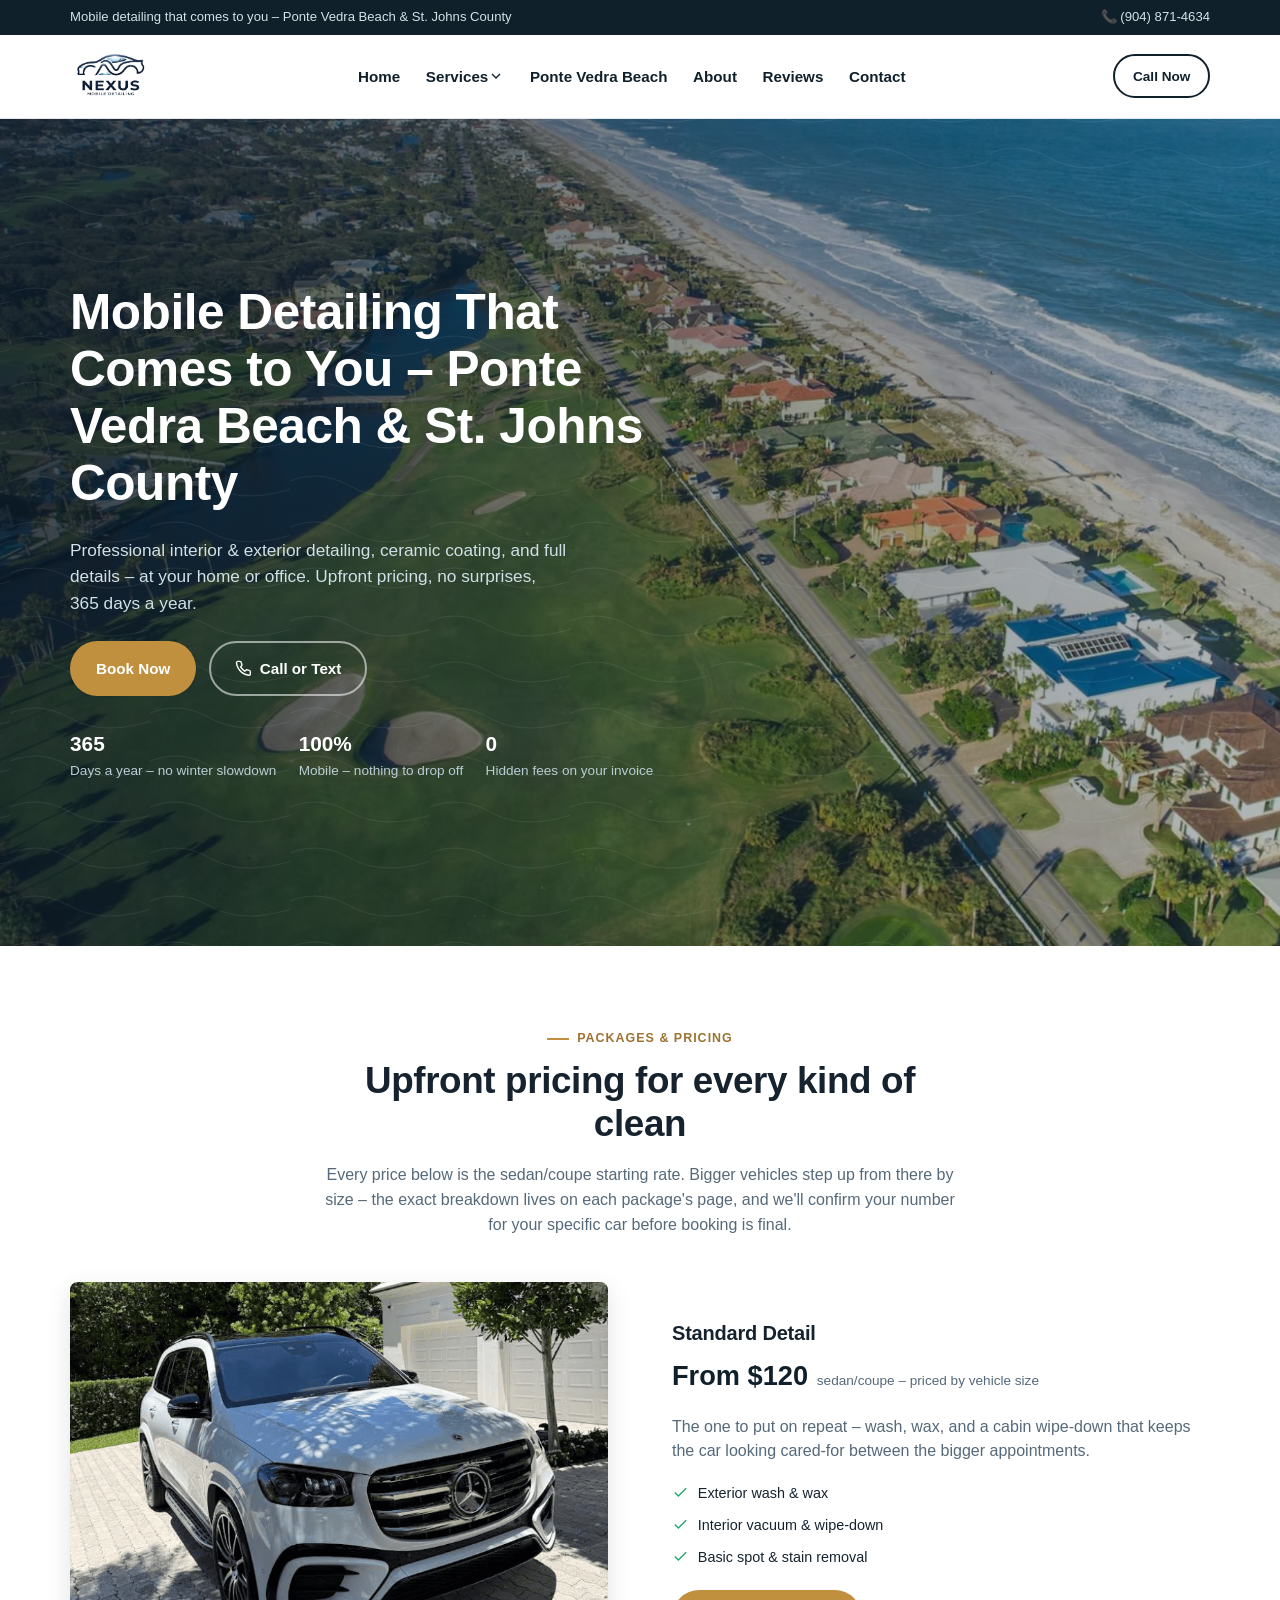
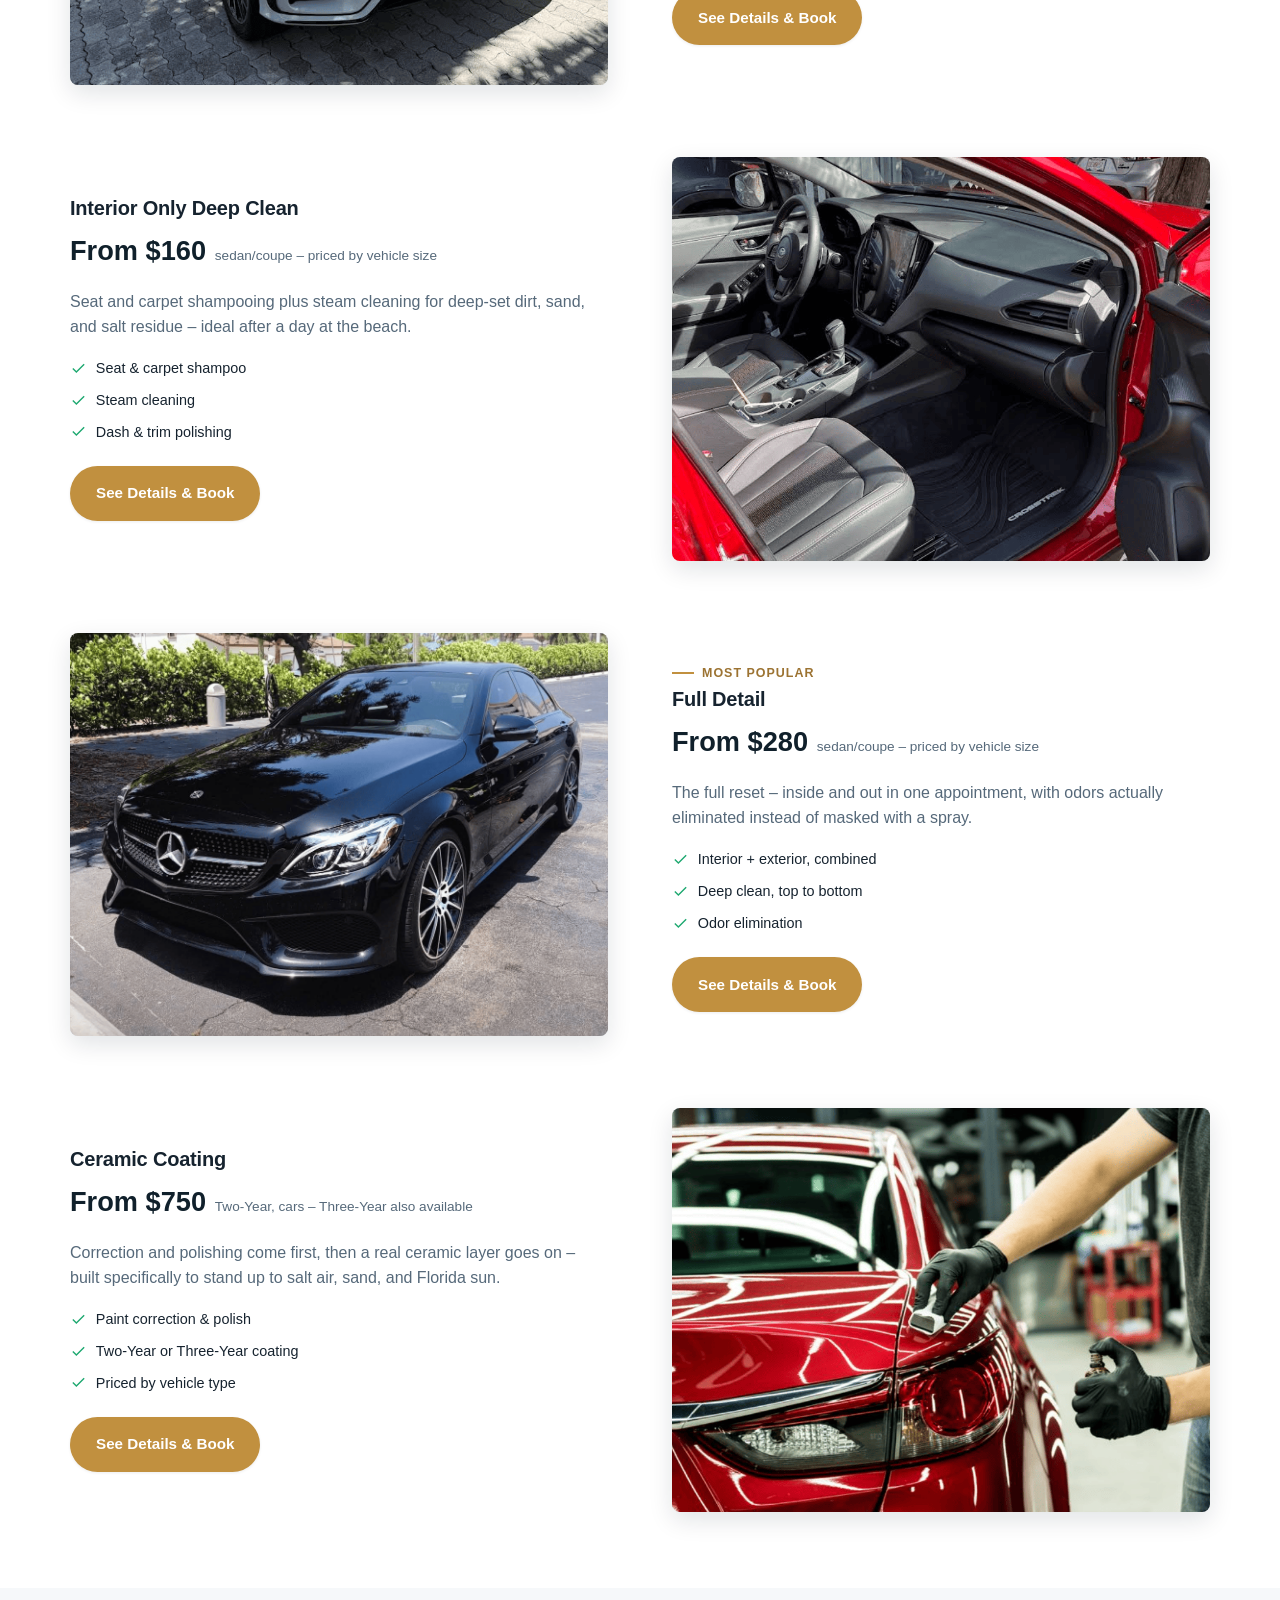
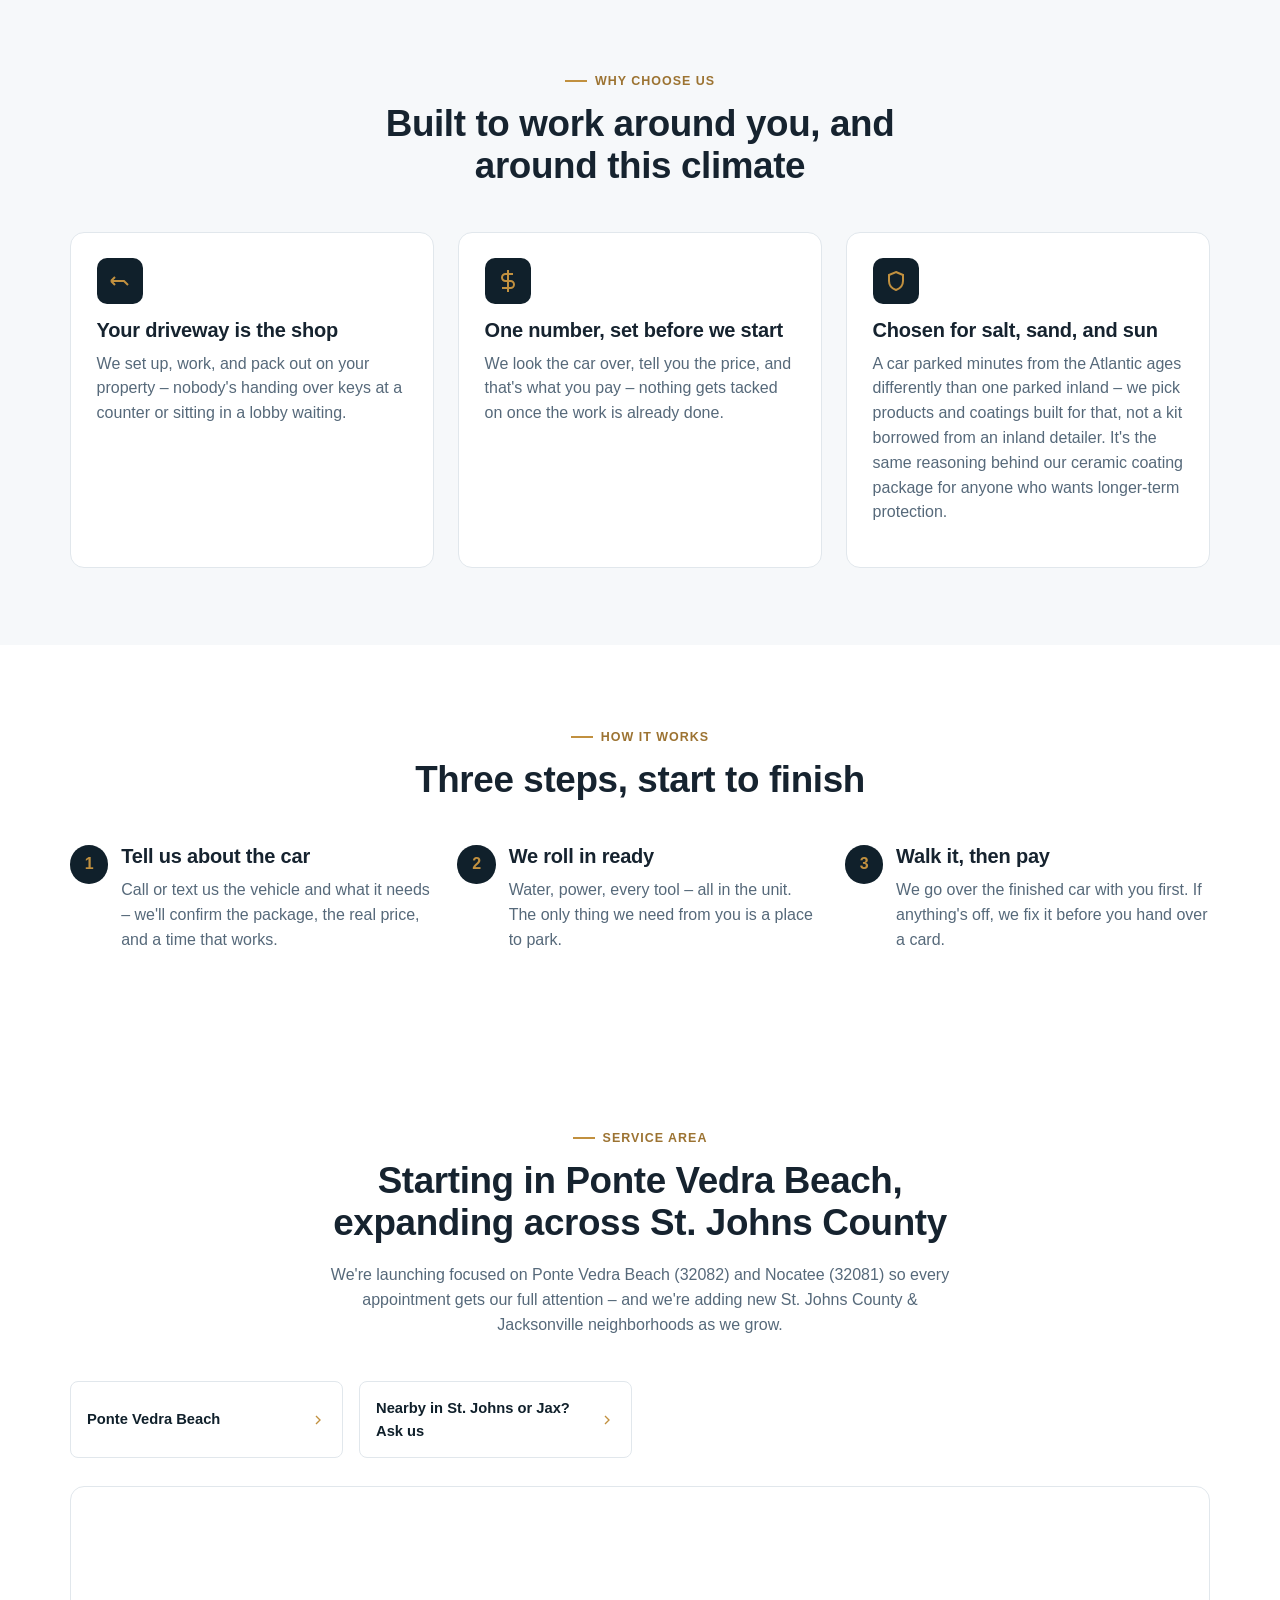
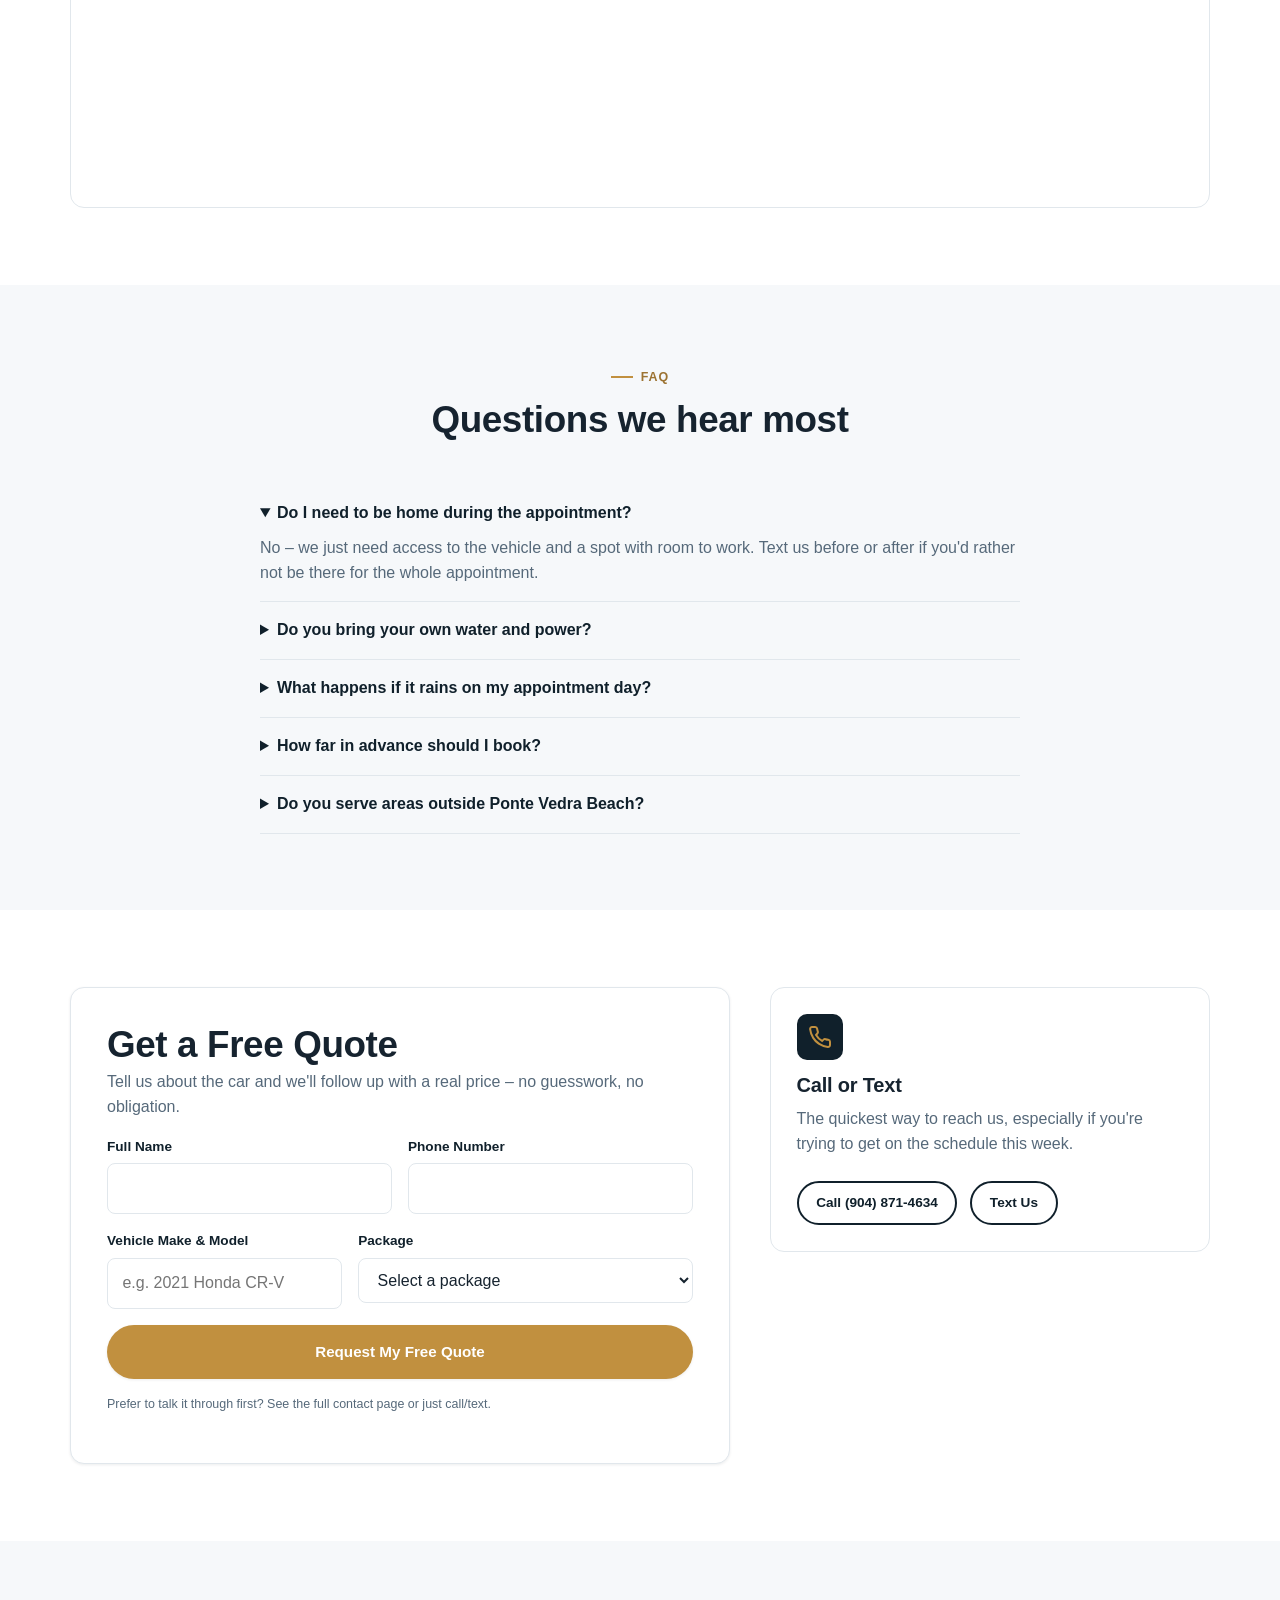
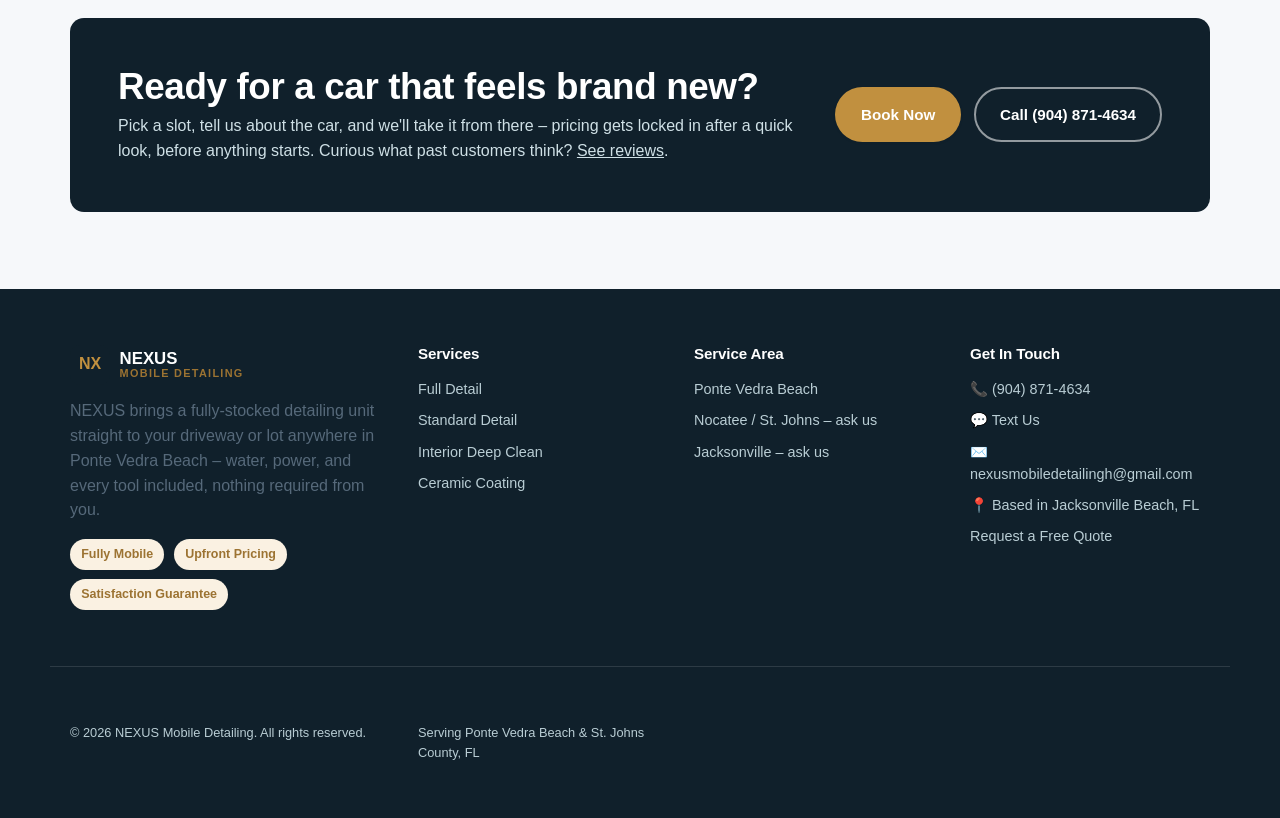
==== index.html @ 4c534efb "Titles and descriptions back inside the SERP limits Eight titles ran 65-77 characters and four descr" ====
<!DOCTYPE html>
<html lang="en">
<head>
<meta charset="UTF-8">
<meta name="viewport" content="width=device-width, initial-scale=1.0">
<!-- Google tag (gtag.js) -->
<script async src="https://www.googletagmanager.com/gtag/js?id=G-3PVWG1TXE1"></script>
<script>
  window.dataLayer = window.dataLayer || [];
  function gtag(){dataLayer.push(arguments);}
  gtag('js', new Date());
  gtag('config', 'G-3PVWG1TXE1');
</script>
<title>Mobile Auto Detailing in Ponte Vedra Beach, FL | NEXUS</title>
<meta name="description" content="Professional mobile car detailing at your home or office in Ponte Vedra Beach, St. Johns County &amp; Jacksonville, FL. Upfront pricing, no drop-off, year-round.">
<meta property="og:type" content="website">
<meta property="og:title" content="Mobile Auto Detailing in Ponte Vedra Beach, FL | NEXUS">
<meta property="og:description" content="Professional mobile car detailing at your home or office in Ponte Vedra Beach, St. Johns County &amp; Jacksonville, FL. Upfront pricing, no drop-off, year-round.">
<meta property="og:url" content="https://www.nexusmobiledetailingh.com/">
<meta property="og:image" content="https://www.nexusmobiledetailingh.com/images/og-image.jpg">
<meta property="og:site_name" content="NEXUS Mobile Detailing">
<meta name="twitter:card" content="summary_large_image">
<meta name="twitter:title" content="Mobile Auto Detailing in Ponte Vedra Beach, FL | NEXUS">
<meta name="twitter:description" content="Professional mobile car detailing at your home or office in Ponte Vedra Beach, St. Johns County &amp; Jacksonville, FL. Upfront pricing, no drop-off, year-round.">
<meta name="twitter:image" content="https://www.nexusmobiledetailingh.com/images/og-image.jpg">
<link rel="icon" href="data:image/svg+xml,%3Csvg xmlns='http://www.w3.org/2000/svg' viewBox='0 0 64 64'%3E%3Crect width='64' height='64' rx='14' fill='%2310202b'/%3E%3Ctext x='32' y='43' font-family='Arial,Helvetica,sans-serif' font-weight='700' font-size='24' fill='%23c1903f' text-anchor='middle'%3ENX%3C/text%3E%3C/svg%3E">
<link rel="canonical" href="https://www.nexusmobiledetailingh.com/">
<link rel="stylesheet" href="css/style.css?v=4">
<script type="application/ld+json">
{
  "@context": "https://schema.org",
  "@type": "AutoDetailing",
  "name": "NEXUS Mobile Detailing of Ponte Vedra",
  "description": "Mobile car detailing serving Ponte Vedra Beach, St. Johns County, and Jacksonville, FL – interior and exterior detailing, ceramic coating, and full details at your home or office, year-round.",
  "image": "https://www.nexusmobiledetailingh.com/images/logo.png",
  "telephone": "+1-904-871-4634",
  "priceRange": "$$",
  "address": {
    "@type": "PostalAddress",
    "streetAddress": "4300 S Beach Pkwy",
    "addressLocality": "Jacksonville Beach",
    "addressRegion": "FL",
    "postalCode": "32250",
    "addressCountry": "US"
  },
  "areaServed": [
    { "@type": "City", "name": "Ponte Vedra Beach", "containedInPlace": { "@type": "AdministrativeArea", "name": "Florida" } },
    "St. Johns County, FL",
    "Nocatee, FL",
    "Jacksonville Beach, FL",
    "Jacksonville, FL"
  ],
  "makesOffer": [
    { "@type": "Offer", "itemOffered": { "@type": "Service", "name": "Standard Detail" }, "priceCurrency": "USD", "price": "120" },
    { "@type": "Offer", "itemOffered": { "@type": "Service", "name": "Interior Only Deep Clean" }, "priceCurrency": "USD", "price": "160" },
    { "@type": "Offer", "itemOffered": { "@type": "Service", "name": "Full Detail" }, "priceCurrency": "USD", "price": "280" },
    { "@type": "Offer", "itemOffered": { "@type": "Service", "name": "Ceramic Coating" }, "priceCurrency": "USD", "price": "750" }
  ],
  "url": "https://www.nexusmobiledetailingh.com/"
}
</script>
<script type="application/ld+json">
{
  "@context": "https://schema.org",
  "@type": "FAQPage",
  "mainEntity": [
    {
      "@type": "Question",
      "name": "Do I need to be home during the appointment?",
      "acceptedAnswer": { "@type": "Answer", "text": "No – we just need access to the vehicle and a spot with room to work. Text us before or after if you'd rather not be there for the whole appointment." }
    },
    {
      "@type": "Question",
      "name": "Do you bring your own water and power?",
      "acceptedAnswer": { "@type": "Answer", "text": "Yes. The unit is fully self-contained – water, power, and every tool we need. Nothing is required from you or your property." }
    },
    {
      "@type": "Question",
      "name": "What happens if it rains on my appointment day?",
      "acceptedAnswer": { "@type": "Answer", "text": "We watch the forecast and reach out to reschedule if needed – no charge for a weather-related move. Florida rain moves fast, so a light shower earlier in the day isn't usually a problem." }
    },
    {
      "@type": "Question",
      "name": "How far in advance should I book?",
      "acceptedAnswer": { "@type": "Answer", "text": "Standard and Full Detail appointments can often be scheduled within a few days. Ceramic coating takes longer per appointment, so book that one a bit further out if you have a date in mind." }
    },
    {
      "@type": "Question",
      "name": "Do you serve areas outside Ponte Vedra Beach?",
      "acceptedAnswer": { "@type": "Answer", "text": "We're focused on Ponte Vedra Beach and Nocatee first, and take St. Johns County and Jacksonville requests too – text or call to confirm we can get to your address." }
    }
  ]
}
</script>
</head>
<body>
<a class="skip-link" href="#main">Skip to content</a>

<div class="utility-bar">
  <div class="container">
    <span>Mobile detailing that comes to you – Ponte Vedra Beach &amp; St. Johns County</span>
    <a href="tel:+19048714634">📞 (904) 871-4634</a>
  </div>
</div>

<header class="site-header">
  <div class="container nav-row">
    <a href="index.html" class="logo">
      <img class="logo-img" src="images/Nexus_Mobile_detailng-Photoroom.png" alt="NEXUS Mobile Detailing">
    </a>
    <nav class="main-nav" data-nav aria-label="Primary">
  <button class="nav-close" type="button" data-nav-close aria-label="Close menu">
    <svg viewBox="0 0 24 24" fill="none" stroke="currentColor" stroke-width="2"><path d="M6 6l12 12M18 6L6 18"/></svg>
  </button>
  <ul class="nav-list">
    <li><a href="index.html">Home</a></li>
    <li class="nav-group">
      <span class="nav-group-label">Services <svg class="chevron" viewBox="0 0 24 24" fill="none" stroke="currentColor" stroke-width="2"><path d="M6 9l6 6 6-6"/></svg></span>
      <ul class="nav-sub">
        <li><a href="services/full-detail.html">Full Detail</a></li>
        <li><a href="services/standard-detail.html">Standard Detail</a></li>
        <li><a href="services/interior-deep-clean.html">Interior Deep Clean</a></li>
        <li><a href="services/ceramic-coating.html">Ceramic Coating</a></li>
      </ul>
    </li>
    <li><a href="areas/ponte-vedra-beach.html">Ponte Vedra Beach</a></li>
    <li><a href="about.html">About</a></li>
    <li><a href="reviews.html">Reviews</a></li>
    <li><a href="contact.html">Contact</a></li>
  </ul>
  <div class="nav-cta">
    <a class="btn btn-outline btn-block" href="sms:+19048714634">Text Us</a>
    <a class="btn btn-primary btn-block" href="contact.html">Book Now</a>
  </div>
</nav>
    <div class="nav-actions">
      <a class="btn btn-outline btn-sm" href="tel:+19048714634">Call Now</a>
      <button class="nav-toggle" type="button" data-nav-toggle aria-label="Open menu">
        <svg viewBox="0 0 24 24" fill="none" stroke="currentColor" stroke-width="2"><path d="M3 6h18M3 12h18M3 18h18"/></svg>
      </button>
    </div>
  </div>
</header>
<div class="nav-overlay" data-nav-overlay></div>

<main id="main">

  <section class="hero">
    <div class="container">
      <div>
        <h1>Mobile Detailing That Comes to You – Ponte Vedra Beach &amp; St. Johns County</h1>
        <p class="lede">Professional interior &amp; exterior detailing, ceramic coating, and full details – at your home or office. Upfront pricing, no surprises, 365 days a year.</p>
        <div class="hero-ctas">
          <a class="btn btn-primary" href="contact.html">Book Now</a>
          <a class="btn btn-ghost" href="tel:+19048714634">
            <svg class="btn-icon" viewBox="0 0 24 24" fill="none" stroke="currentColor" stroke-width="2"><path d="M22 16.92v3a2 2 0 0 1-2.18 2 19.79 19.79 0 0 1-8.63-3.07 19.5 19.5 0 0 1-6-6 19.79 19.79 0 0 1-3.07-8.67A2 2 0 0 1 4.11 2h3a2 2 0 0 1 2 1.72c.12.9.34 1.79.65 2.65a2 2 0 0 1-.45 2.11L8.09 9.91a16 16 0 0 0 6 6l1.43-1.27a2 2 0 0 1 2.11-.45c.86.31 1.75.53 2.65.65A2 2 0 0 1 22 16.92z"/></svg>
            Call or Text
          </a>
        </div>
        <div class="hero-trust">
          <div><strong>365</strong>Days a year – no winter slowdown</div>
          <div><strong>100%</strong>Mobile – nothing to drop off</div>
          <div><strong>0</strong>Hidden fees on your invoice</div>
        </div>
      </div>
    </div>
  </section>

  <section class="section-alt" id="packages">
    <div class="container">
      <div class="section-head center">
        <span class="eyebrow">Packages &amp; Pricing</span>
        <h2>Upfront pricing for every kind of clean</h2>
        <p>Every price below is the sedan/coupe starting rate. Bigger vehicles step up from there by size – the exact breakdown lives on each package's page, and we'll confirm your number for your specific car before booking is final.</p>
      </div>
      <div class="service-rows">

        <div class="service-row">
          <div class="service-row-media">
            <div class="img-slot" style="--ar:4/3">
              <img src="images/service-standard.png" alt="Mobile Standard Detail exterior wash in Ponte Vedra Beach, FL" loading="lazy">
              <span class="img-slot-label">Replace: images/service-standard.png (800×600px)</span>
            </div>
          </div>
          <div class="service-row-body">
            <h3>Standard Detail</h3>
            <div class="service-row-price"><strong>From $120</strong><span>sedan/coupe – priced by vehicle size</span></div>
            <p>The one to put on repeat – wash, wax, and a cabin wipe-down that keeps the car looking cared-for between the bigger appointments.</p>
            <ul class="package-list">
              <li><svg viewBox="0 0 24 24" fill="none" stroke="currentColor" stroke-width="2"><path d="M20 6L9 17l-5-5"/></svg>Exterior wash &amp; wax</li>
              <li><svg viewBox="0 0 24 24" fill="none" stroke="currentColor" stroke-width="2"><path d="M20 6L9 17l-5-5"/></svg>Interior vacuum &amp; wipe-down</li>
              <li><svg viewBox="0 0 24 24" fill="none" stroke="currentColor" stroke-width="2"><path d="M20 6L9 17l-5-5"/></svg>Basic spot &amp; stain removal</li>
            </ul>
            <div class="service-row-ctas">
              <a class="btn btn-primary" href="services/standard-detail.html">See Details &amp; Book</a>
            </div>
          </div>
        </div>

        <div class="service-row reverse">
          <div class="service-row-media">
            <div class="img-slot" style="--ar:4/3">
              <img src="images/service-interior.png" alt="Mobile interior deep clean and seat shampoo in Ponte Vedra Beach, FL" loading="lazy">
              <span class="img-slot-label">Replace: images/service-interior.png (800×600px)</span>
            </div>
          </div>
          <div class="service-row-body">
            <h3>Interior Only Deep Clean</h3>
            <div class="service-row-price"><strong>From $160</strong><span>sedan/coupe – priced by vehicle size</span></div>
            <p>Seat and carpet shampooing plus steam cleaning for deep-set dirt, sand, and salt residue – ideal after a day at the beach.</p>
            <ul class="package-list">
              <li><svg viewBox="0 0 24 24" fill="none" stroke="currentColor" stroke-width="2"><path d="M20 6L9 17l-5-5"/></svg>Seat &amp; carpet shampoo</li>
              <li><svg viewBox="0 0 24 24" fill="none" stroke="currentColor" stroke-width="2"><path d="M20 6L9 17l-5-5"/></svg>Steam cleaning</li>
              <li><svg viewBox="0 0 24 24" fill="none" stroke="currentColor" stroke-width="2"><path d="M20 6L9 17l-5-5"/></svg>Dash &amp; trim polishing</li>
            </ul>
            <div class="service-row-ctas">
              <a class="btn btn-primary" href="services/interior-deep-clean.html">See Details &amp; Book</a>
            </div>
          </div>
        </div>

        <div class="service-row">
          <div class="service-row-media">
            <div class="img-slot" style="--ar:4/3">
              <img src="images/service-full.png" alt="Mobile Full Detail service in Ponte Vedra Beach, FL" loading="lazy">
              <span class="img-slot-label">Replace: images/service-full.png (800×600px)</span>
            </div>
          </div>
          <div class="service-row-body">
            <span class="eyebrow" style="margin-bottom:.35rem">Most Popular</span>
            <h3>Full Detail</h3>
            <div class="service-row-price"><strong>From $280</strong><span>sedan/coupe – priced by vehicle size</span></div>
            <p>The full reset – inside and out in one appointment, with odors actually eliminated instead of masked with a spray.</p>
            <ul class="package-list">
              <li><svg viewBox="0 0 24 24" fill="none" stroke="currentColor" stroke-width="2"><path d="M20 6L9 17l-5-5"/></svg>Interior + exterior, combined</li>
              <li><svg viewBox="0 0 24 24" fill="none" stroke="currentColor" stroke-width="2"><path d="M20 6L9 17l-5-5"/></svg>Deep clean, top to bottom</li>
              <li><svg viewBox="0 0 24 24" fill="none" stroke="currentColor" stroke-width="2"><path d="M20 6L9 17l-5-5"/></svg>Odor elimination</li>
            </ul>
            <div class="service-row-ctas">
              <a class="btn btn-primary" href="services/full-detail.html">See Details &amp; Book</a>
            </div>
          </div>
        </div>

        <div class="service-row reverse">
          <div class="service-row-media">
            <div class="img-slot" style="--ar:4/3">
              <img src="images/service-ceramic.png" alt="Ceramic coating paint correction in Ponte Vedra Beach, FL" loading="lazy">
              <span class="img-slot-label">Replace: images/service-ceramic.png (800×600px)</span>
            </div>
          </div>
          <div class="service-row-body">
            <h3>Ceramic Coating</h3>
            <div class="service-row-price"><strong>From $750</strong><span>Two-Year, cars – Three-Year also available</span></div>
            <p>Correction and polishing come first, then a real ceramic layer goes on – built specifically to stand up to salt air, sand, and Florida sun.</p>
            <ul class="package-list">
              <li><svg viewBox="0 0 24 24" fill="none" stroke="currentColor" stroke-width="2"><path d="M20 6L9 17l-5-5"/></svg>Paint correction &amp; polish</li>
              <li><svg viewBox="0 0 24 24" fill="none" stroke="currentColor" stroke-width="2"><path d="M20 6L9 17l-5-5"/></svg>Two-Year or Three-Year coating</li>
              <li><svg viewBox="0 0 24 24" fill="none" stroke="currentColor" stroke-width="2"><path d="M20 6L9 17l-5-5"/></svg>Priced by vehicle type</li>
            </ul>
            <div class="service-row-ctas">
              <a class="btn btn-primary" href="services/ceramic-coating.html">See Details &amp; Book</a>
            </div>
          </div>
        </div>

      </div>
    </div>
  </section>

  <section>
    <div class="container">
      <div class="section-head center">
        <span class="eyebrow">Why Choose Us</span>
        <h2>Built to work around you, and around this climate</h2>
      </div>
      <div class="features-grid">
        <div class="feature-card">
          <div class="feature-icon"><svg viewBox="0 0 24 24" fill="none" stroke="currentColor" stroke-width="2"><path d="M3 12h13l4 4M3 12l4-4M3 12l4 4"/></svg></div>
          <h3>Your driveway is the shop</h3>
          <p>We set up, work, and pack out on your property – nobody's handing over keys at a counter or sitting in a lobby waiting.</p>
        </div>
        <div class="feature-card">
          <div class="feature-icon"><svg viewBox="0 0 24 24" fill="none" stroke="currentColor" stroke-width="2"><path d="M12 1v22M17 5H9.5a3.5 3.5 0 0 0 0 7h5a3.5 3.5 0 0 1 0 7H6"/></svg></div>
          <h3>One number, set before we start</h3>
          <p>We look the car over, tell you the price, and that's what you pay – nothing gets tacked on once the work is already done.</p>
        </div>
        <div class="feature-card">
          <div class="feature-icon"><svg viewBox="0 0 24 24" fill="none" stroke="currentColor" stroke-width="2"><path d="M12 3l7 3v6c0 4.5-3 7.5-7 9-4-1.5-7-4.5-7-9V6l7-3Z"/></svg></div>
          <h3>Chosen for salt, sand, and sun</h3>
          <p>A car parked minutes from the Atlantic ages differently than one parked inland – we pick products and coatings built for that, not a kit borrowed from an inland detailer. It's the same reasoning behind our <a href="services/ceramic-coating.html">ceramic coating</a> package for anyone who wants longer-term protection.</p>
        </div>
      </div>
    </div>
  </section>

  <section class="section-alt">
    <div class="container">
      <div class="section-head center">
        <span class="eyebrow">How It Works</span>
        <h2>Three steps, start to finish</h2>
      </div>
      <div class="steps">
        <div class="step">
          <h3>Tell us about the car</h3>
          <p>Call or text us the vehicle and what it needs – we'll confirm the package, the real price, and a time that works.</p>
        </div>
        <div class="step">
          <h3>We roll in ready</h3>
          <p>Water, power, every tool – all in the unit. The only thing we need from you is a place to park.</p>
        </div>
        <div class="step">
          <h3>Walk it, then pay</h3>
          <p>We go over the finished car with you first. If anything's off, we fix it before you hand over a card.</p>
        </div>
      </div>
    </div>
  </section>

  <section class="section-alt" id="service-area">
    <div class="container">
      <div class="section-head center">
        <span class="eyebrow">Service Area</span>
        <h2>Starting in Ponte Vedra Beach, expanding across St. Johns County</h2>
        <p>We're launching focused on <a href="areas/ponte-vedra-beach.html">Ponte Vedra Beach</a> (32082) and Nocatee (32081) so every appointment gets our full attention – and we're adding new St. Johns County &amp; Jacksonville neighborhoods as we grow.</p>
      </div>
      <div class="area-grid">
        <a class="area-chip" href="areas/ponte-vedra-beach.html">Ponte Vedra Beach <svg viewBox="0 0 24 24" fill="none" stroke="currentColor" stroke-width="2"><path d="M9 18l6-6-6-6"/></svg></a>
        <a class="area-chip" href="contact.html">Nearby in St. Johns or Jax? Ask us <svg viewBox="0 0 24 24" fill="none" stroke="currentColor" stroke-width="2"><path d="M9 18l6-6-6-6"/></svg></a>
      </div>
      <div style="margin-top:1.75rem;border-radius:var(--radius);overflow:hidden;border:1px solid var(--border)">
        <iframe title="NEXUS Mobile Detailing service area map" src="https://www.google.com/maps?q=Ponte+Vedra+Beach,FL&output=embed" width="100%" height="320" style="border:0;display:block" loading="lazy" referrerpolicy="no-referrer-when-downgrade"></iframe>
      </div>
    </div>
  </section>

  <section>
    <div class="container">
      <div class="section-head center">
        <span class="eyebrow">FAQ</span>
        <h2>Questions we hear most</h2>
      </div>
      <div style="max-width:760px;margin-inline:auto">
        <details class="faq-item" open>
          <summary>Do I need to be home during the appointment?</summary>
          <p>No – we just need access to the vehicle and a spot with room to work. Text us before or after if you'd rather not be there for the whole appointment.</p>
        </details>
        <details class="faq-item">
          <summary>Do you bring your own water and power?</summary>
          <p>Yes. The unit is fully self-contained – water, power, and every tool we need. Nothing is required from you or your property.</p>
        </details>
        <details class="faq-item">
          <summary>What happens if it rains on my appointment day?</summary>
          <p>We watch the forecast and reach out to reschedule if needed – no charge for a weather-related move. Florida rain moves fast, so a light shower earlier in the day isn't usually a problem.</p>
        </details>
        <details class="faq-item">
          <summary>How far in advance should I book?</summary>
          <p>Standard and Full Detail appointments can often be scheduled within a few days. <a href="services/ceramic-coating.html">Ceramic coating</a> takes longer per appointment, so book that one a bit further out if you have a date in mind.</p>
        </details>
        <details class="faq-item">
          <summary>Do you serve areas outside Ponte Vedra Beach?</summary>
          <p>We're focused on <a href="areas/ponte-vedra-beach.html">Ponte Vedra Beach and Nocatee</a> first, and take St. Johns County and Jacksonville requests too – text or call to confirm we can get to your address.</p>
        </details>
      </div>
    </div>
  </section>

  <section class="section-alt">
    <div class="container two-col-layout">
      <div class="form-card" id="quote-form">
        <h2 style="margin-bottom:.25rem">Get a Free Quote</h2>
        <p class="muted">Tell us about the car and we'll follow up with a real price – no guesswork, no obligation.</p>
        <!--
          Submits via Web3Forms (api.web3forms.com) – no server of our own
          needed. js/main.js sends this with fetch() and shows an inline
          success/error message instead of leaving the page.
        -->
        <form data-booking-form data-endpoint-ready="true" method="POST" action="https://api.web3forms.com/submit">
          <input type="hidden" name="access_key" value="82bc3ff9-1b5e-4e58-9505-890561fafa73">
          <input type="hidden" name="subject" value="New quote request – Homepage (NEXUS Mobile Detailing)">
          <input type="hidden" name="from_name" value="NEXUS Mobile Detailing Website">
          <input type="checkbox" name="botcheck" class="hidden" style="display:none">
          <div class="form-grid">
            <div class="form-grid two-col">
              <div class="field">
                <label for="home-name">Full Name</label>
                <input id="home-name" name="name" type="text" required autocomplete="name">
              </div>
              <div class="field">
                <label for="home-phone">Phone Number</label>
                <input id="home-phone" name="phone" type="tel" required autocomplete="tel">
              </div>
            </div>
            <div class="form-grid two-col">
              <div class="field">
                <label for="home-vehicle">Vehicle Make &amp; Model</label>
                <input id="home-vehicle" name="vehicle" type="text" placeholder="e.g. 2021 Honda CR-V" required>
              </div>
              <div class="field">
                <label for="home-package">Package</label>
                <select id="home-package" name="package" required>
                  <option value="">Select a package</option>
                  <option value="Standard Detail (from $120)">Standard Detail – from $120</option>
                  <option value="Interior Only Deep Clean (from $160)">Interior Only Deep Clean – from $160</option>
                  <option value="Full Detail (from $280)">Full Detail – from $280</option>
                  <option value="Ceramic Coating - Two Year (from $750)">Ceramic Coating – Two Year, from $750</option>
                  <option value="Not sure yet">Not sure yet</option>
                </select>
              </div>
            </div>
            <button class="btn btn-primary btn-block" type="submit">Request My Free Quote</button>
            <p class="form-status" data-form-status></p>
            <p class="field-note">Prefer to talk it through first? See the <a href="contact.html">full contact page</a> or just call/text.</p>
          </div>
        </form>
      </div>
      <div>
        <div class="feature-card">
          <div class="feature-icon"><svg viewBox="0 0 24 24" fill="none" stroke="currentColor" stroke-width="2"><path d="M22 16.92v3a2 2 0 0 1-2.18 2 19.79 19.79 0 0 1-8.63-3.07 19.5 19.5 0 0 1-6-6 19.79 19.79 0 0 1-3.07-8.67A2 2 0 0 1 4.11 2h3a2 2 0 0 1 2 1.72c.12.9.34 1.79.65 2.65a2 2 0 0 1-.45 2.11L8.09 9.91a16 16 0 0 0 6 6l1.43-1.27a2 2 0 0 1 2.11-.45c.86.31 1.75.53 2.65.65A2 2 0 0 1 22 16.92z"/></svg></div>
          <h3>Call or Text</h3>
          <p>The quickest way to reach us, especially if you're trying to get on the schedule this week.</p>
          <div class="hero-ctas">
            <a class="btn btn-outline btn-sm" href="tel:+19048714634">Call (904) 871-4634</a>
            <a class="btn btn-outline btn-sm" href="sms:+19048714634">Text Us</a>
          </div>
        </div>
      </div>
    </div>
  </section>

  <section>
    <div class="container">
      <div class="cta-band">
        <div>
          <h2>Ready for a car that feels brand new?</h2>
          <p>Pick a slot, tell us about the car, and we'll take it from there – pricing gets locked in after a quick look, before anything starts. Curious what past customers think? <a href="reviews.html" style="color:inherit;text-decoration:underline">See reviews</a>.</p>
        </div>
        <div class="hero-ctas">
          <a class="btn btn-primary" href="contact.html">Book Now</a>
          <a class="btn btn-ghost" href="tel:+19048714634">Call (904) 871-4634</a>
        </div>
      </div>
    </div>
  </section>

</main>

<footer class="site-footer">
  <div class="container">
    <div>
      <div class="footer-logo">
        <span class="logo-mark">NX</span>
        <span class="logo-text"><strong style="color:#fff">NEXUS</strong><span>Mobile Detailing</span></span>
      </div>
      <p class="muted">NEXUS brings a fully-stocked detailing unit straight to your driveway or lot anywhere in Ponte Vedra Beach – water, power, and every tool included, nothing required from you.</p>
      <div class="badge-list">
        <span>Fully Mobile</span><span>Upfront Pricing</span><span>Satisfaction Guarantee</span>
      </div>
    </div>
    <div>
      <h4>Services</h4>
      <div class="footer-links">
        <a href="services/full-detail.html">Full Detail</a>
        <a href="services/standard-detail.html">Standard Detail</a>
        <a href="services/interior-deep-clean.html">Interior Deep Clean</a>
        <a href="services/ceramic-coating.html">Ceramic Coating</a>
      </div>
    </div>
    <div>
      <h4>Service Area</h4>
      <div class="footer-links">
        <a href="areas/ponte-vedra-beach.html">Ponte Vedra Beach</a>
        <a href="contact.html">Nocatee / St. Johns – ask us</a>
        <a href="contact.html">Jacksonville – ask us</a>
      </div>
    </div>
    <div>
      <h4>Get In Touch</h4>
      <div class="footer-links">
        <a href="tel:+19048714634">📞 (904) 871-4634</a>
        <a href="sms:+19048714634">💬 Text Us</a>
        <a href="mailto:nexusmobiledetailingh@gmail.com">✉️ nexusmobiledetailingh@gmail.com</a>
        <a href="https://www.google.com/maps/search/?api=1&query=4300+S+Beach+Pkwy+Jacksonville+Beach+FL+32250" target="_blank" rel="noopener">📍 Based in Jacksonville Beach, FL</a>
        <a href="contact.html">Request a Free Quote</a>
      </div>
    </div>
  </div>
  <div class="container footer-bottom">
    <span>© <span data-year></span> NEXUS Mobile Detailing. All rights reserved.</span>
    <span>Serving Ponte Vedra Beach &amp; St. Johns County, FL</span>
  </div>
</footer>

<div class="mobile-action-bar">
  <a href="tel:+19048714634"><svg viewBox="0 0 24 24" fill="none" stroke="currentColor" stroke-width="2"><path d="M22 16.92v3a2 2 0 0 1-2.18 2 19.79 19.79 0 0 1-8.63-3.07 19.5 19.5 0 0 1-6-6 19.79 19.79 0 0 1-3.07-8.67A2 2 0 0 1 4.11 2h3a2 2 0 0 1 2 1.72c.12.9.34 1.79.65 2.65a2 2 0 0 1-.45 2.11L8.09 9.91a16 16 0 0 0 6 6l1.43-1.27a2 2 0 0 1 2.11-.45c.86.31 1.75.53 2.65.65A2 2 0 0 1 22 16.92z"/></svg>Call</a>
  <a href="sms:+19048714634"><svg viewBox="0 0 24 24" fill="none" stroke="currentColor" stroke-width="2"><path d="M21 15a2 2 0 0 1-2 2H7l-4 4V5a2 2 0 0 1 2-2h14a2 2 0 0 1 2 2Z"/></svg>Text</a>
  <a href="contact.html"><svg viewBox="0 0 24 24" fill="none" stroke="currentColor" stroke-width="2"><path d="M9 11l3 3L22 4M21 12v7a2 2 0 0 1-2 2H5a2 2 0 0 1-2-2V5a2 2 0 0 1 2-2h11"/></svg>Book Now</a>
</div>

<script src="js/main.js?v=4"></script>
</body>
</html>
---- css/style.css ----
/* ==========================================================================
   NEXUS Mobile Detailing of Ponte Vedra – design system
   Mobile-first, zero external UI dependencies, fast-loading.
   Brand hook: Ponte Vedra Beach sits right where the manicured golf-club
   coastline meets the Atlantic – a literal "nexus" of land and sea. We
   echo that with a warm brass accent (club/coastal premium) against a
   deep navy base, plus a subtle dune-line motif instead of the generic
   "water droplet" clichés most detailers use.
   ========================================================================== */

:root {
  /* Color */
  --ink: #10202b;          /* deep navy-charcoal – headers, footer, hero */
  --ink-2: #17303f;
  --accent: #c1903f;       /* brass/gold – primary CTA, premium-coastal accent */
  --accent-dark: #9c7332;
  --accent-soft: #faf1e2;
  --gold: #2d7f86;         /* ocean teal – small secondary highlight for "most popular" etc */
  --bg: #f6f8fa;
  --surface: #ffffff;
  --text: #16232f;
  --text-muted: #56697a;
  --border: #e1e7ec;
  --success: #1fa971;

  /* Type */
  --font-head: "Segoe UI", -apple-system, BlinkMacSystemFont, sans-serif;
  --font-body: "Segoe UI", -apple-system, BlinkMacSystemFont, "Helvetica Neue", Arial, sans-serif;

  /* Rhythm */
  --radius: 14px;
  --radius-sm: 8px;
  --shadow-sm: 0 1px 3px rgba(12, 26, 40, 0.08);
  --shadow-md: 0 8px 24px rgba(12, 26, 40, 0.12);
  --shadow-lg: 0 20px 48px rgba(12, 26, 40, 0.18);
  --container: 1180px;
  --gap: clamp(1.25rem, 3vw, 2.5rem);

  color-scheme: light;
}

/* -------------------------------------------------- reset & base -------- */
*, *::before, *::after { box-sizing: border-box; }
html { scroll-behavior: smooth; overflow-x: hidden; }
body {
  margin: 0;
  overflow-x: hidden;
  font-family: var(--font-body);
  color: var(--text);
  background: var(--bg);
  line-height: 1.55;
  -webkit-font-smoothing: antialiased;
}
img { max-width: 100%; display: block; }
a { color: inherit; text-decoration: none; }
h1, h2, h3, h4 { font-family: var(--font-head); font-weight: 700; line-height: 1.15; margin: 0 0 .5em; letter-spacing: -0.01em; }
h1 { font-size: clamp(2rem, 5vw, 3.1rem); }
h2 { font-size: clamp(1.6rem, 3.4vw, 2.3rem); }
h3 { font-size: 1.25rem; }
p { margin: 0 0 1em; color: var(--text-muted); }
ul { margin: 0; padding: 0; list-style: none; }
button { font: inherit; cursor: pointer; }
.container { max-width: var(--container); margin-inline: auto; padding-inline: 1.25rem; }
section { padding-block: clamp(2.75rem, 6vw, 5rem); }
.eyebrow {
  display: inline-flex; align-items: center; gap: .5rem;
  font-size: .78rem; font-weight: 700; letter-spacing: .08em; text-transform: uppercase;
  color: var(--accent-dark); margin-bottom: .75rem;
}
.eyebrow::before { content: ""; width: 22px; height: 2px; background: var(--accent); display: inline-block; }
.section-head { max-width: 640px; margin-bottom: clamp(1.75rem, 4vw, 2.75rem); }
.section-head.center { margin-inline: auto; text-align: center; }
.text-center { text-align: center; }
.muted { color: var(--text-muted); }
.visually-hidden { position: absolute; width: 1px; height: 1px; overflow: hidden; clip: rect(0 0 0 0); white-space: nowrap; }
.skip-link {
  position: absolute; left: -999px; top: 0; background: var(--accent); color: #fff;
  padding: .75rem 1.25rem; z-index: 200; border-radius: 0 0 8px 0;
}
.skip-link:focus { left: 0; }

/* -------------------------------------------------- buttons ------------- */
.btn {
  display: inline-flex; align-items: center; justify-content: center; gap: .5rem;
  padding: .85rem 1.5rem; border-radius: 999px; font-weight: 700; font-size: .95rem;
  border: 2px solid transparent; transition: transform .15s ease, box-shadow .15s ease, background .15s ease;
  white-space: nowrap;
}
.btn:active { transform: scale(.97); }
.btn-primary { background: var(--accent); color: #fff; box-shadow: var(--shadow-sm); }
.btn-primary:hover { background: var(--accent-dark); box-shadow: var(--shadow-md); }
.btn-ghost { background: transparent; border-color: rgba(255,255,255,.55); color: #fff; }
.btn-ghost:hover { background: rgba(255,255,255,.12); }
.btn-outline { background: transparent; border-color: var(--ink); color: var(--ink); }
.btn-outline:hover { background: var(--ink); color: #fff; }
.btn-dark { background: var(--ink); color: #fff; }
.btn-dark:hover { background: var(--ink-2); }
.btn-block { width: 100%; }
.btn-sm { padding: .6rem 1.1rem; font-size: .85rem; }
.btn-icon { width: 1.1em; height: 1.1em; flex: none; }

/* -------------------------------------------------- top utility bar ----- */
.utility-bar {
  background: var(--ink); color: #cfe3e6; font-size: .82rem;
  display: none;
}
.utility-bar .container { display: flex; justify-content: space-between; align-items: center; padding-block: .45rem; }
.utility-bar a { display: inline-flex; align-items: center; gap: .4rem; }
.utility-bar a:hover { color: #fff; }
@media (min-width: 860px) { .utility-bar { display: block; } }

/* -------------------------------------------------- header/nav ---------- */
.site-header {
  position: sticky; top: 0; z-index: 100; background: rgba(255,255,255,.98);
  border-bottom: 1px solid var(--border);
}
.nav-row { display: flex; align-items: center; justify-content: space-between; gap: 1rem; padding-block: .85rem; }
.logo { display: flex; align-items: center; gap: .6rem; font-family: var(--font-head); }
.logo-mark {
  width: 40px; height: 40px; border-radius: 10px; background: var(--ink);
  display: grid; place-items: center; color: var(--accent); font-weight: 800; font-size: 1rem; flex: none;
}
.logo-img { height: 56px; width: auto; display: block; }
.logo-text { display: flex; flex-direction: column; line-height: 1.05; }
.logo-text strong { font-size: 1.05rem; color: var(--ink); font-weight: 800; }
.logo-text span { font-size: .68rem; letter-spacing: .12em; text-transform: uppercase; color: var(--accent-dark); font-weight: 700; }

.nav-actions { display: flex; align-items: center; gap: .6rem; }
.nav-toggle {
  display: inline-flex; background: none; border: 1px solid var(--border); border-radius: 8px;
  padding: .5rem; margin-left: .25rem;
}
.nav-toggle svg { width: 22px; height: 22px; }
@media (min-width: 960px) { .nav-toggle { display: none; } }

.main-nav {
  position: fixed; inset: 0 0 0 auto; width: min(320px, 88vw); background: var(--surface);
  transform: translateX(100%); transition: transform .25s ease; z-index: 110;
  box-shadow: var(--shadow-lg); overflow-y: auto; padding: 1.25rem;
}
.main-nav.is-open { transform: translateX(0); }
.nav-close { margin-left: auto; display: flex; background: none; border: none; padding: .5rem; }
.nav-close svg { width: 22px; height: 22px; }
.nav-list { display: flex; flex-direction: column; gap: .1rem; margin-top: 1rem; }
.nav-list > li { border-bottom: 1px solid var(--border); }
.nav-list > li > a, .nav-group-label {
  display: flex; align-items: center; justify-content: space-between; padding: .85rem .2rem;
  font-weight: 600; color: var(--ink);
}
.nav-sub { display: none; padding-left: .85rem; padding-bottom: .5rem; }
.nav-group.is-open .nav-sub { display: block; }
.nav-group.is-open .chevron { transform: rotate(180deg); }
.nav-sub li a { display: block; padding: .55rem .2rem; color: var(--text-muted); font-size: .93rem; }
.nav-sub li a:hover { color: var(--accent-dark); }
.chevron { width: 16px; height: 16px; transition: transform .2s ease; flex: none; }
.nav-cta { display: flex; flex-direction: column; gap: .6rem; margin-top: 1.25rem; }

.nav-overlay {
  /* Must stay below .site-header's own z-index (100) – .site-header is
     position:sticky with a z-index, which makes it its own stacking
     context, so .main-nav's z-index:110 only wins *inside* the header.
     If this overlay's z-index is higher than the header's, it paints on
     top of the whole header – including the open mobile nav panel – and
     every tap inside the slide-out menu (Services accordion, Book Now,
     Text Us, any link) silently hits the overlay instead. */
  position: fixed; inset: 0; background: transparent; pointer-events: none; z-index: 95;
}
.nav-overlay.is-open { pointer-events: auto; }

@media (min-width: 960px) {
  .main-nav {
    position: static; width: auto; transform: none; box-shadow: none; padding: 0; overflow: visible;
  }
  .nav-close { display: none; }
  .nav-list { flex-direction: row; align-items: center; gap: 1.6rem; margin: 0; }
  .nav-list > li { border-bottom: none; position: relative; }
  .nav-list > li > a, .nav-group-label { padding: .4rem 0; font-size: .95rem; cursor: pointer; }
  .nav-sub {
    /* No margin-top here on purpose: a gap between the trigger and this
       dropdown is dead space the pointer has to cross. Since .nav-sub
       is a child of .nav-group, hovering the dropdown itself keeps
       .nav-group:hover true – but only once the cursor is over one of
       the two boxes. A margin-top created ~10px of empty space between
       them where the pointer was over neither, so moving the mouse down
       toward "Full Detail" etc. dropped the hover state and slammed the
       menu shut before you could click anything. Flush + its own
       padding below removes that gap entirely. */
    position: absolute; top: 100%; left: 50%; transform: translateX(-50%);
    background: var(--surface); border: 1px solid var(--border); border-radius: var(--radius-sm);
    box-shadow: var(--shadow-md); min-width: 230px; padding: .5rem;
  }
  /* Deliberately .is-open only, no :hover rule here – JS mirrors hover
     into the same .is-open class (mouseenter/mouseleave) so opening via
     hover and opening via click share one state. That's what lets a
     click toggle it closed again even while the mouse never left the
     trigger: a plain :hover rule would just override a JS-driven close
     the instant the pointer is still sitting over the element. */
  .nav-group.is-open .nav-sub { display: block; }
  .nav-sub li a { border-radius: 6px; padding: .6rem .7rem; }
  .nav-sub li a:hover { background: var(--accent-soft); }
  .nav-cta { display: none; } /* redundant with header's Call Now + page CTAs once nav sits inline */
}

/* -------------------------------------------------- sticky mobile bar --- */
.mobile-action-bar {
  position: fixed; bottom: 0; left: 0; right: 0; z-index: 90;
  display: grid; grid-template-columns: 1fr 1fr 1.3fr; background: var(--ink);
  box-shadow: 0 -6px 20px rgba(0,0,0,.18);
}
.mobile-action-bar a {
  display: flex; flex-direction: column; align-items: center; justify-content: center; gap: .2rem;
  color: #fff; padding: .6rem .3rem .75rem; font-size: .72rem; font-weight: 700;
  border-right: 1px solid rgba(255,255,255,.12);
}
.mobile-action-bar a:last-child { border-right: none; background: var(--accent); }
.mobile-action-bar svg { width: 20px; height: 20px; }
@media (min-width: 960px) { .mobile-action-bar { display: none; } }
body { padding-bottom: 70px; }
@media (min-width: 960px) { body { padding-bottom: 0; } }

/* tighten the header on very small phones so logo + call button + hamburger
   never crowd or wrap onto two lines */
@media (max-width: 380px) {
  .nav-row { gap: .5rem; padding-block: .65rem; }
  .logo-mark { width: 34px; height: 34px; font-size: .85rem; }
  .logo-text strong { font-size: .92rem; }
  .logo-text span { font-size: .58rem; letter-spacing: .08em; }
  .nav-actions .btn-sm { padding: .5rem .75rem; font-size: .78rem; }
}

/* -------------------------------------------------- hero ---------------- */
.hero {
  position: relative; background: var(--ink); color: #fff; overflow: hidden;
  background-image:
    url("data:image/svg+xml;utf8,<svg xmlns='http://www.w3.org/2000/svg' width='140' height='140'><path d='M-10 24 Q 25 4 60 24 T 150 24' stroke='rgba(255,255,255,0.07)' fill='none' stroke-width='1'/><path d='M-10 70 Q 25 50 60 70 T 150 70' stroke='rgba(255,255,255,0.07)' fill='none' stroke-width='1'/><path d='M-10 116 Q 25 96 60 116 T 150 116' stroke='rgba(255,255,255,0.07)' fill='none' stroke-width='1'/></svg>"),
    linear-gradient(100deg, rgba(12,26,40,.82) 0%, rgba(12,26,40,.45) 55%, rgba(12,26,40,.3) 100%),
    url("../images/hero-bg.jpg");
  background-size: auto, cover, cover;
  background-position: center, center, center;
  background-repeat: repeat, no-repeat, no-repeat;
}
.hero .container { padding-block: clamp(2.75rem, 7vw, 5.5rem); display: grid; gap: 2.5rem; align-items: center; }
.hero-badges { display: flex; flex-wrap: wrap; gap: .6rem; margin-bottom: 1.1rem; }
.hero-badge {
  display: inline-flex; align-items: center; gap: .4rem; background: rgba(255,255,255,.1);
  border: 1px solid rgba(255,255,255,.18); border-radius: 999px; padding: .35rem .8rem; font-size: .78rem; font-weight: 600;
}
.hero h1 { color: #fff; max-width: 22ch; }
.hero .lede { color: #cfe0e6; font-size: 1.08rem; max-width: 52ch; }
.hero-ctas { display: flex; flex-wrap: wrap; gap: .8rem; margin-top: 1.5rem; }
.hero-trust { display: flex; flex-wrap: wrap; gap: .9rem 1.4rem; margin-top: 2rem; font-size: .85rem; color: #b9cdd4; }
.hero-trust strong { color: #fff; display: block; font-size: 1.3rem; font-family: var(--font-head); }

/* image placeholder slots (swap in real photos by matching filenames) */
.img-slot {
  position: relative; overflow: hidden; background: #e3e9ee; display: block;
  aspect-ratio: var(--ar, 4/3); border-radius: var(--radius-sm);
}
.img-slot img { width: 100%; height: 100%; object-fit: cover; }
.img-slot .img-slot-label {
  display: none; position: absolute; inset: 0; align-items: center; justify-content: center; text-align: center;
  font-size: .74rem; font-weight: 600; color: #5c7182; padding: 1rem; line-height: 1.35;
  background:
    url("data:image/svg+xml;utf8,<svg xmlns='http://www.w3.org/2000/svg' width='16' height='16'><rect width='16' height='16' fill='none'/><circle cx='2' cy='2' r='1.1' fill='%23c3ccd3'/></svg>"),
    repeating-linear-gradient(135deg, #eef2f5, #eef2f5 12px, #e5eaef 12px, #e5eaef 24px);
}
.img-slot.is-empty .img-slot-label { display: flex; }
.img-slot.round { border-radius: 999px; }

/* -------------------------------------------------- service rows -------- */
.service-rows { display: flex; flex-direction: column; gap: clamp(2.75rem, 6vw, 4.5rem); }
.service-row { display: grid; grid-template-columns: 1fr; gap: 1.75rem; align-items: center; }
@media (min-width: 860px) {
  .service-row { grid-template-columns: 1fr 1fr; gap: clamp(2.5rem, 5vw, 4rem); }
  .service-row.reverse .service-row-media { order: 2; }
}
.service-row-media .img-slot { box-shadow: var(--shadow-md); }
.service-row-body .package-list { margin: 1.1rem 0 1.4rem; gap: .6rem; }
.service-row-price { display: flex; align-items: baseline; gap: .55rem; margin: 0 0 1.1rem; }
.service-row-price strong { font-family: var(--font-head); font-size: 1.7rem; font-weight: 800; color: var(--ink); }
.service-row-price span { font-size: .85rem; color: var(--text-muted); }
.service-row-ctas { display: flex; flex-wrap: wrap; gap: .75rem; }

/* -------------------------------------------------- packages / pricing -- */
.packages-grid { display: grid; gap: 1.25rem; grid-template-columns: 1fr; }
@media (min-width: 720px) { .packages-grid { grid-template-columns: repeat(2, 1fr); } }
@media (min-width: 1080px) { .packages-grid { grid-template-columns: repeat(4, 1fr); } }
.package-card {
  background: var(--surface); border: 1px solid var(--border); border-radius: var(--radius);
  padding: 1.6rem; display: flex; flex-direction: column; gap: 1rem; position: relative;
  box-shadow: var(--shadow-sm); transition: transform .18s ease, box-shadow .18s ease;
}
.package-card:hover { transform: translateY(-4px); box-shadow: var(--shadow-md); }
.package-card.featured { border-color: var(--accent); box-shadow: var(--shadow-md); }
.package-ribbon {
  position: absolute; top: -12px; left: 1.4rem; background: var(--gold); color: #ffffff;
  font-size: .7rem; font-weight: 800; letter-spacing: .04em; text-transform: uppercase;
  padding: .3rem .7rem; border-radius: 999px; box-shadow: var(--shadow-sm);
}
.package-icon {
  width: 52px; height: 52px; border-radius: 12px; background: var(--accent-soft); color: var(--accent-dark);
  display: grid; place-items: center;
}
.package-icon svg { width: 28px; height: 28px; }
.package-card h3 { margin-bottom: 0; }
.package-price { font-family: var(--font-head); font-size: 1.9rem; font-weight: 800; color: var(--ink); }
.package-price sup { font-size: .95rem; font-weight: 700; color: var(--text-muted); }
.package-list { display: flex; flex-direction: column; gap: .5rem; }
.package-list li { display: flex; gap: .55rem; font-size: .9rem; color: var(--text); }
.package-list svg { width: 17px; height: 17px; flex: none; margin-top: .15rem; color: var(--success); }
.package-note { font-size: .78rem; color: var(--text-muted); margin: 0; }

/* -------------------------------------------------- why / features ------ */
.features-grid { display: grid; gap: 1.5rem; grid-template-columns: 1fr; }
@media (min-width: 760px) { .features-grid { grid-template-columns: repeat(3, 1fr); } }
.feature-card { background: var(--surface); border: 1px solid var(--border); border-radius: var(--radius); padding: 1.6rem; }
.feature-icon {
  width: 46px; height: 46px; border-radius: 10px; background: var(--ink); color: var(--accent);
  display: grid; place-items: center; margin-bottom: .9rem;
}
.feature-icon svg { width: 24px; height: 24px; }

/* -------------------------------------------------- steps --------------- */
.steps { display: grid; gap: 1.4rem; grid-template-columns: 1fr; counter-reset: step; }
@media (min-width: 760px) { .steps { grid-template-columns: repeat(3, 1fr); } }
.step { position: relative; padding-left: 3.2rem; }
.step::before {
  counter-increment: step; content: counter(step);
  position: absolute; left: 0; top: 0; width: 2.4rem; height: 2.4rem; border-radius: 50%;
  background: var(--ink); color: var(--accent); font-family: var(--font-head); font-weight: 800;
  display: grid; place-items: center;
}

/* -------------------------------------------------- reviews -------------- */
.reviews-grid { display: grid; gap: 1.25rem; grid-template-columns: 1fr; }
@media (min-width: 760px) { .reviews-grid { grid-template-columns: repeat(2, 1fr); } }
@media (min-width: 1080px) { .reviews-grid { grid-template-columns: repeat(3, 1fr); } }
.review-card { background: var(--surface); border: 1px solid var(--border); border-radius: var(--radius); padding: 1.5rem; }
.stars { color: #e0a63a; letter-spacing: .1em; margin-bottom: .6rem; font-size: 1rem; } /* true amber – star ratings stay recognizable regardless of brand accent */
.review-name { font-weight: 700; color: var(--ink); margin-top: .8rem; display: block; font-size: .92rem; }
.review-source { font-size: .78rem; color: var(--text-muted); }
.google-badge { display: inline-flex; align-items: center; gap: .5rem; font-size: .85rem; font-weight: 700; color: var(--ink); }

/* -------------------------------------------------- service area -------- */
.area-grid { display: grid; gap: 1rem; grid-template-columns: repeat(2, 1fr); }
@media (min-width: 700px) { .area-grid { grid-template-columns: repeat(4, 1fr); } }
.area-chip {
  display: flex; align-items: center; justify-content: space-between; gap: .5rem;
  background: var(--surface); border: 1px solid var(--border); border-radius: var(--radius-sm);
  padding: .9rem 1rem; font-weight: 700; color: var(--ink); font-size: .92rem;
}
.area-chip:hover { border-color: var(--accent); color: var(--accent-dark); }
.area-chip svg { width: 16px; height: 16px; color: var(--accent); flex: none; }

/* -------------------------------------------------- CTA band ------------ */
.cta-band {
  background: var(--ink); color: #fff; border-radius: var(--radius);
  padding: clamp(1.75rem, 4vw, 3rem); display: grid; gap: 1.5rem; align-items: center; text-align: center;
}
@media (min-width: 760px) { .cta-band { grid-template-columns: 1fr auto; text-align: left; } }
.cta-band h2, .cta-band p { color: #fff; margin: 0; }
.cta-band p { color: #cfe0e6; margin-top: .4rem; }
.cta-band .hero-ctas { margin-top: 0; justify-content: center; }
@media (min-width: 760px) { .cta-band .hero-ctas { justify-content: flex-end; } }

/* -------------------------------------------------- forms --------------- */
.form-card { background: var(--surface); border: 1px solid var(--border); border-radius: var(--radius); padding: clamp(1.5rem, 4vw, 2.25rem); box-shadow: var(--shadow-sm); }
.form-grid { display: grid; gap: 1rem; grid-template-columns: 1fr; }
@media (min-width: 640px) { .form-grid.two-col { grid-template-columns: 1fr 1fr; } }
.field { display: flex; flex-direction: column; gap: .4rem; }
.field label { font-weight: 700; font-size: .85rem; color: var(--ink); }
.field input, .field select, .field textarea {
  border: 1.5px solid var(--border); border-radius: var(--radius-sm); padding: .75rem .9rem;
  font: inherit; color: var(--text); background: #fff;
}
.field input:focus, .field select:focus, .field textarea:focus { outline: none; border-color: var(--accent); box-shadow: 0 0 0 3px var(--accent-soft); }
.field-note { font-size: .78rem; color: var(--text-muted); }
.form-status { font-size: .9rem; font-weight: 600; padding: .75rem 1rem; border-radius: var(--radius-sm); display: none; }
.form-status.is-visible { display: block; }
.form-status.ok { background: #e5f7ee; color: var(--success); }
.form-status.err { background: #fdecec; color: #b3261e; }

/* -------------------------------------------------- footer --------------- */
.site-footer { background: var(--ink); color: #b9cdd4; }
.site-footer .container { padding-block: clamp(2.25rem, 5vw, 3.5rem); display: grid; gap: 2.25rem; grid-template-columns: 1fr; }
@media (min-width: 860px) { .site-footer .container { grid-template-columns: 1.3fr 1fr 1fr 1fr; } }
.site-footer h4 { color: #fff; font-size: .95rem; margin-bottom: 1rem; }
.site-footer a:hover { color: #fff; }
.footer-links { display: flex; flex-direction: column; gap: .55rem; font-size: .9rem; }
.footer-logo { display: flex; align-items: center; gap: .6rem; margin-bottom: .9rem; }
.footer-bottom {
  border-top: 1px solid rgba(255,255,255,.12); padding-block: 1.1rem; font-size: .8rem;
  display: flex; flex-wrap: wrap; gap: .75rem; justify-content: space-between;
}

/* -------------------------------------------------- misc pages ---------- */
.page-hero { background: var(--ink); color: #fff; padding-block: clamp(2.5rem, 6vw, 3.5rem); }
.page-hero h1 { color: #fff; margin-bottom: .5rem; max-width: 34ch; }
.breadcrumbs { font-size: .82rem; color: #9fb7bf; margin-bottom: 1rem; }
.breadcrumbs a:hover { color: #fff; }
.two-col-layout { display: grid; gap: 2.5rem; grid-template-columns: 1fr; }
@media (min-width: 900px) { .two-col-layout { grid-template-columns: 1.2fr .8fr; } }
.faq-item { border-bottom: 1px solid var(--border); padding-block: 1rem; }
.faq-item summary { font-weight: 700; color: var(--ink); cursor: pointer; }
.faq-item p { margin-top: .6rem; margin-bottom: 0; }
.badge-list { display: flex; flex-wrap: wrap; gap: .6rem; }
.badge-list span { background: var(--accent-soft); color: var(--accent-dark); font-size: .78rem; font-weight: 700; padding: .35rem .7rem; border-radius: 999px; }
.local-callout { background: var(--accent-soft); border: 1px solid #bfe6e2; border-radius: var(--radius); padding: 1.25rem 1.5rem; font-size: .92rem; color: var(--ink); }

/* -------------------------------------------------- pricing tier tables - */
.tier-group-label { font-family: var(--font-head); font-weight: 700; font-size: .8rem; text-transform: uppercase; letter-spacing: .05em; color: var(--accent-dark); margin: 1.75rem 0 .6rem; }
.tier-group-label:first-child { margin-top: 0; }
.table-scroll { overflow-x: auto; -webkit-overflow-scrolling: touch; border: 1px solid var(--border); border-radius: var(--radius-sm); }
.tier-table { width: 100%; min-width: 420px; border-collapse: collapse; background: var(--surface); }
.tier-table th, .tier-table td { padding: .7rem .9rem; text-align: left; border-bottom: 1px solid var(--border); font-size: .9rem; }
.tier-table tr:last-child td { border-bottom: none; }
.tier-table th { font-family: var(--font-head); font-size: .74rem; text-transform: uppercase; letter-spacing: .04em; color: var(--text-muted); background: var(--bg); }
.tier-table td:last-child, .tier-table th:last-child { text-align: right; }
.tier-table td:last-child { font-weight: 700; color: var(--ink); white-space: nowrap; }
.tier-table td:nth-child(2) { color: var(--text-muted); white-space: nowrap; }
.tier-note { font-size: .82rem; color: var(--text-muted); margin-top: .6rem; }

/* -------------------------------------------------- section variants ---- */
.section-alt { background: var(--surface); }
.section-dark { background: var(--ink); color: #fff; }
.section-dark h2, .section-dark p { color: #fff; }
.section-dark .muted { color: #b9cdd4; }
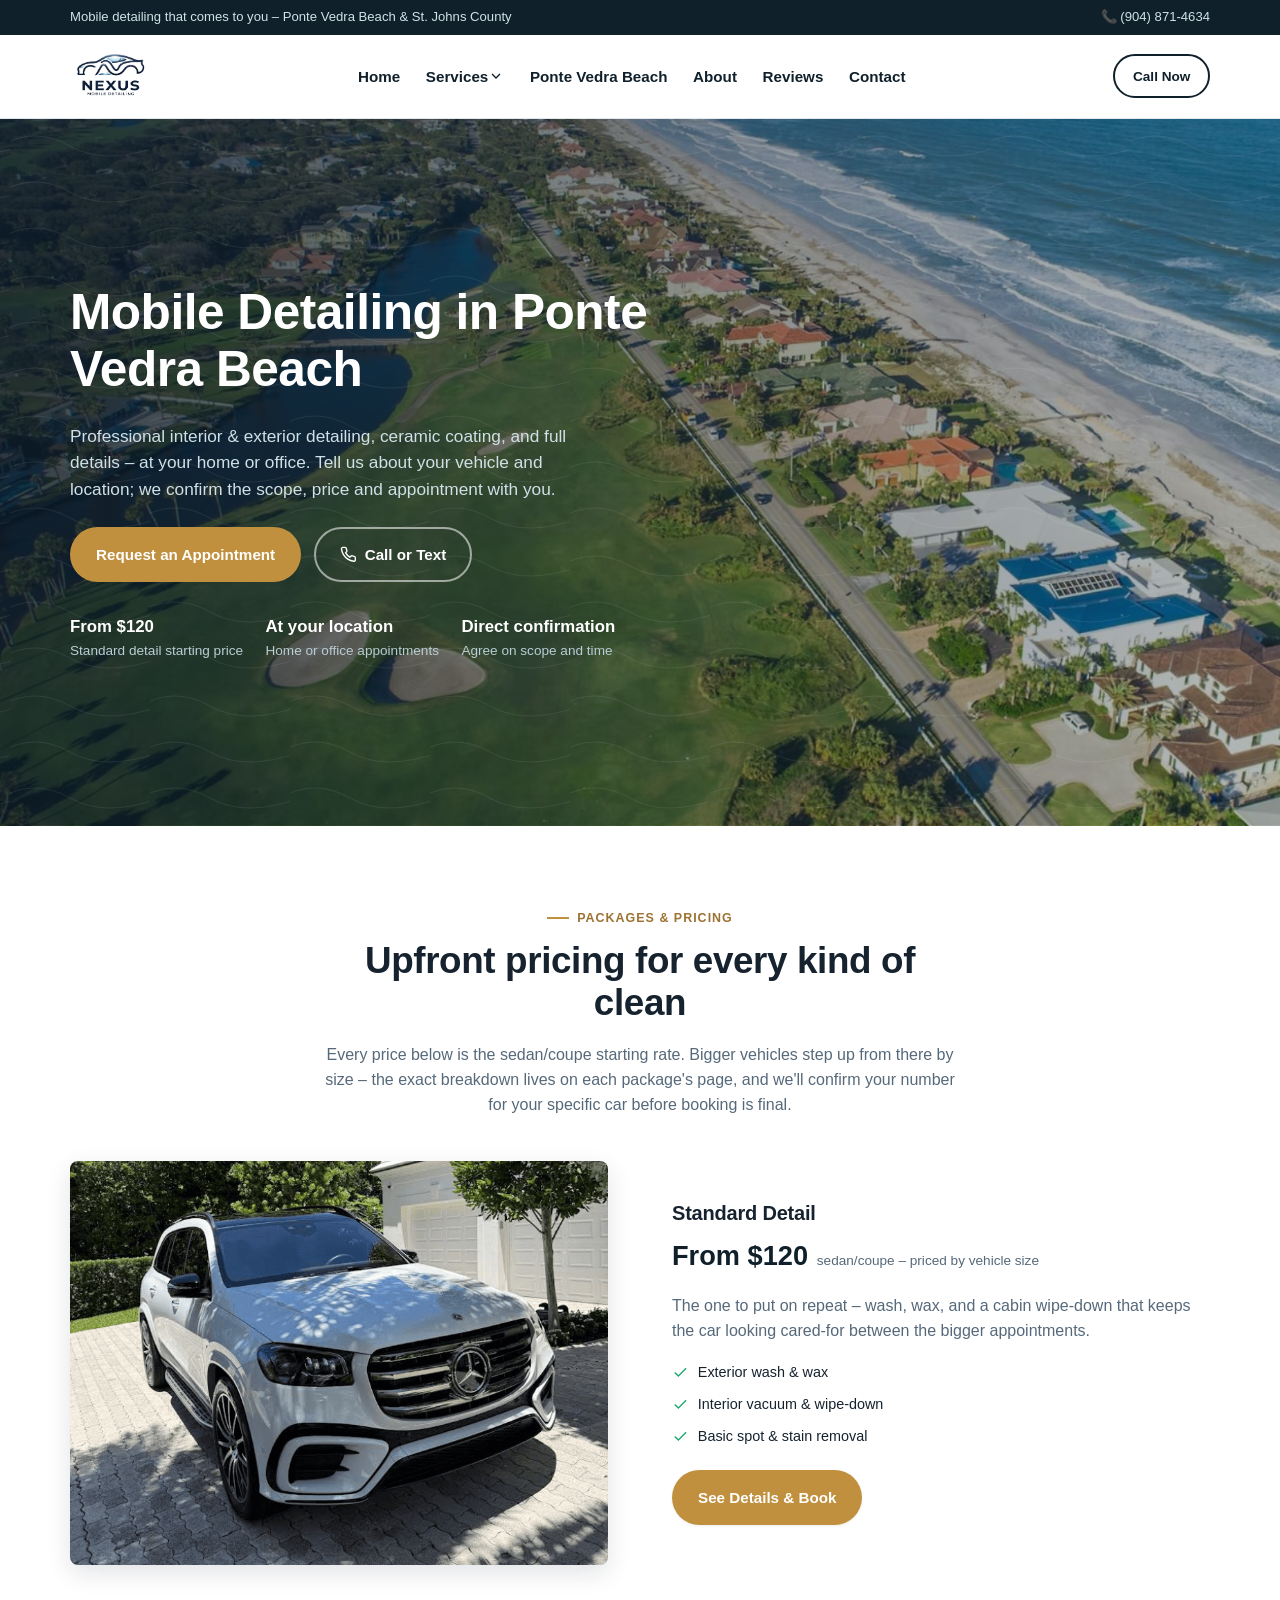
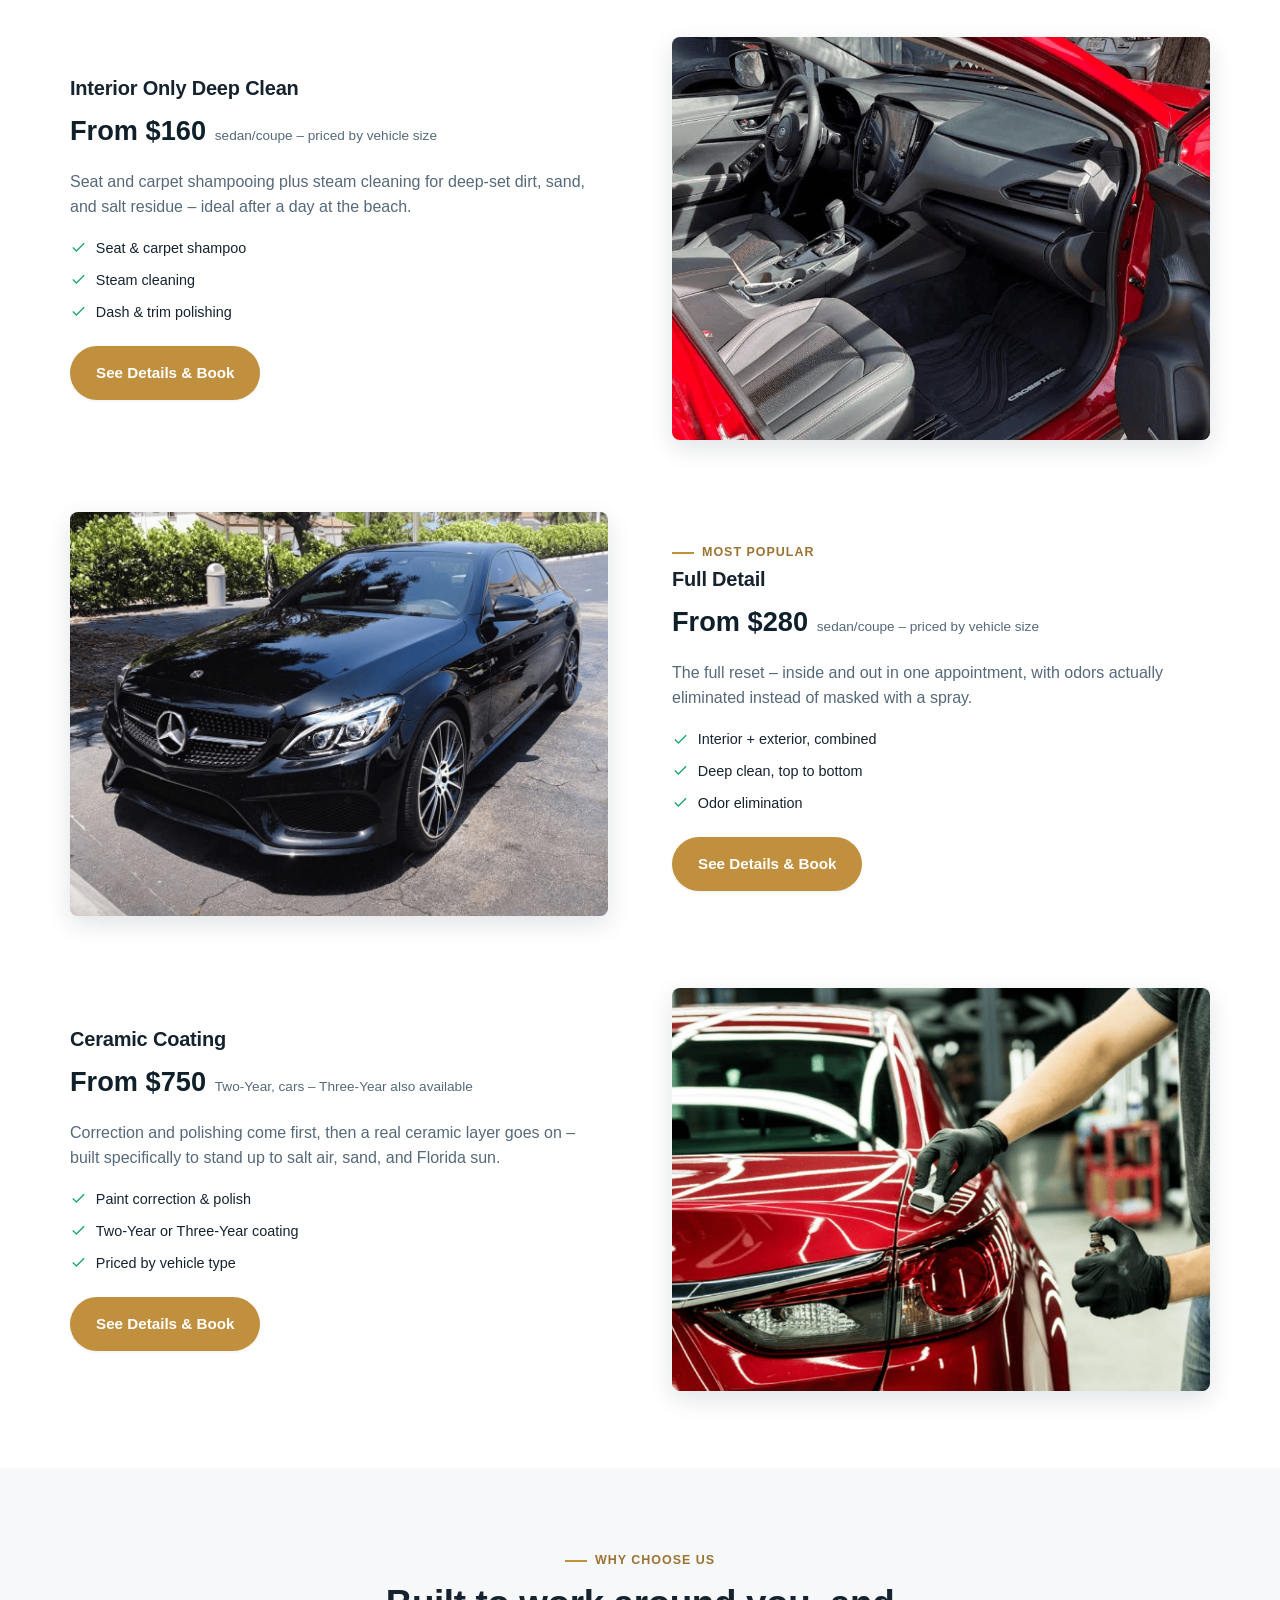
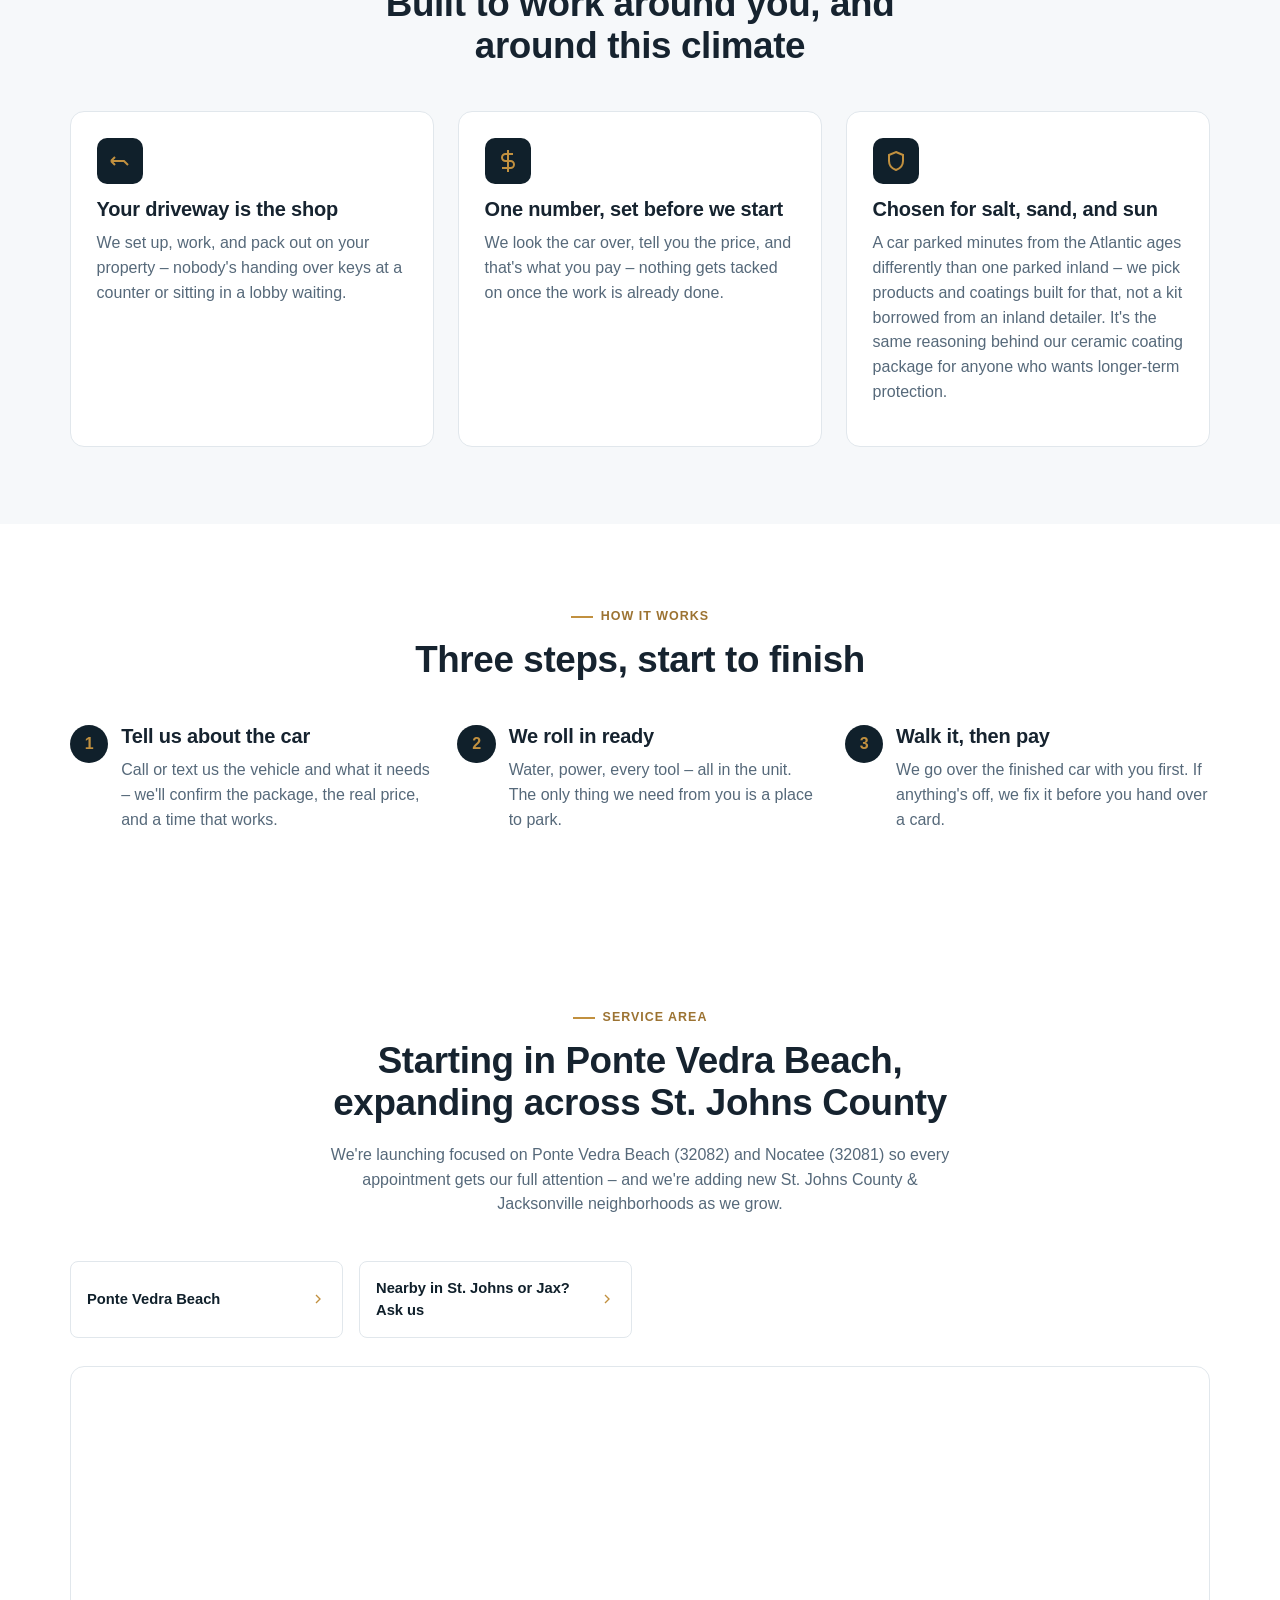
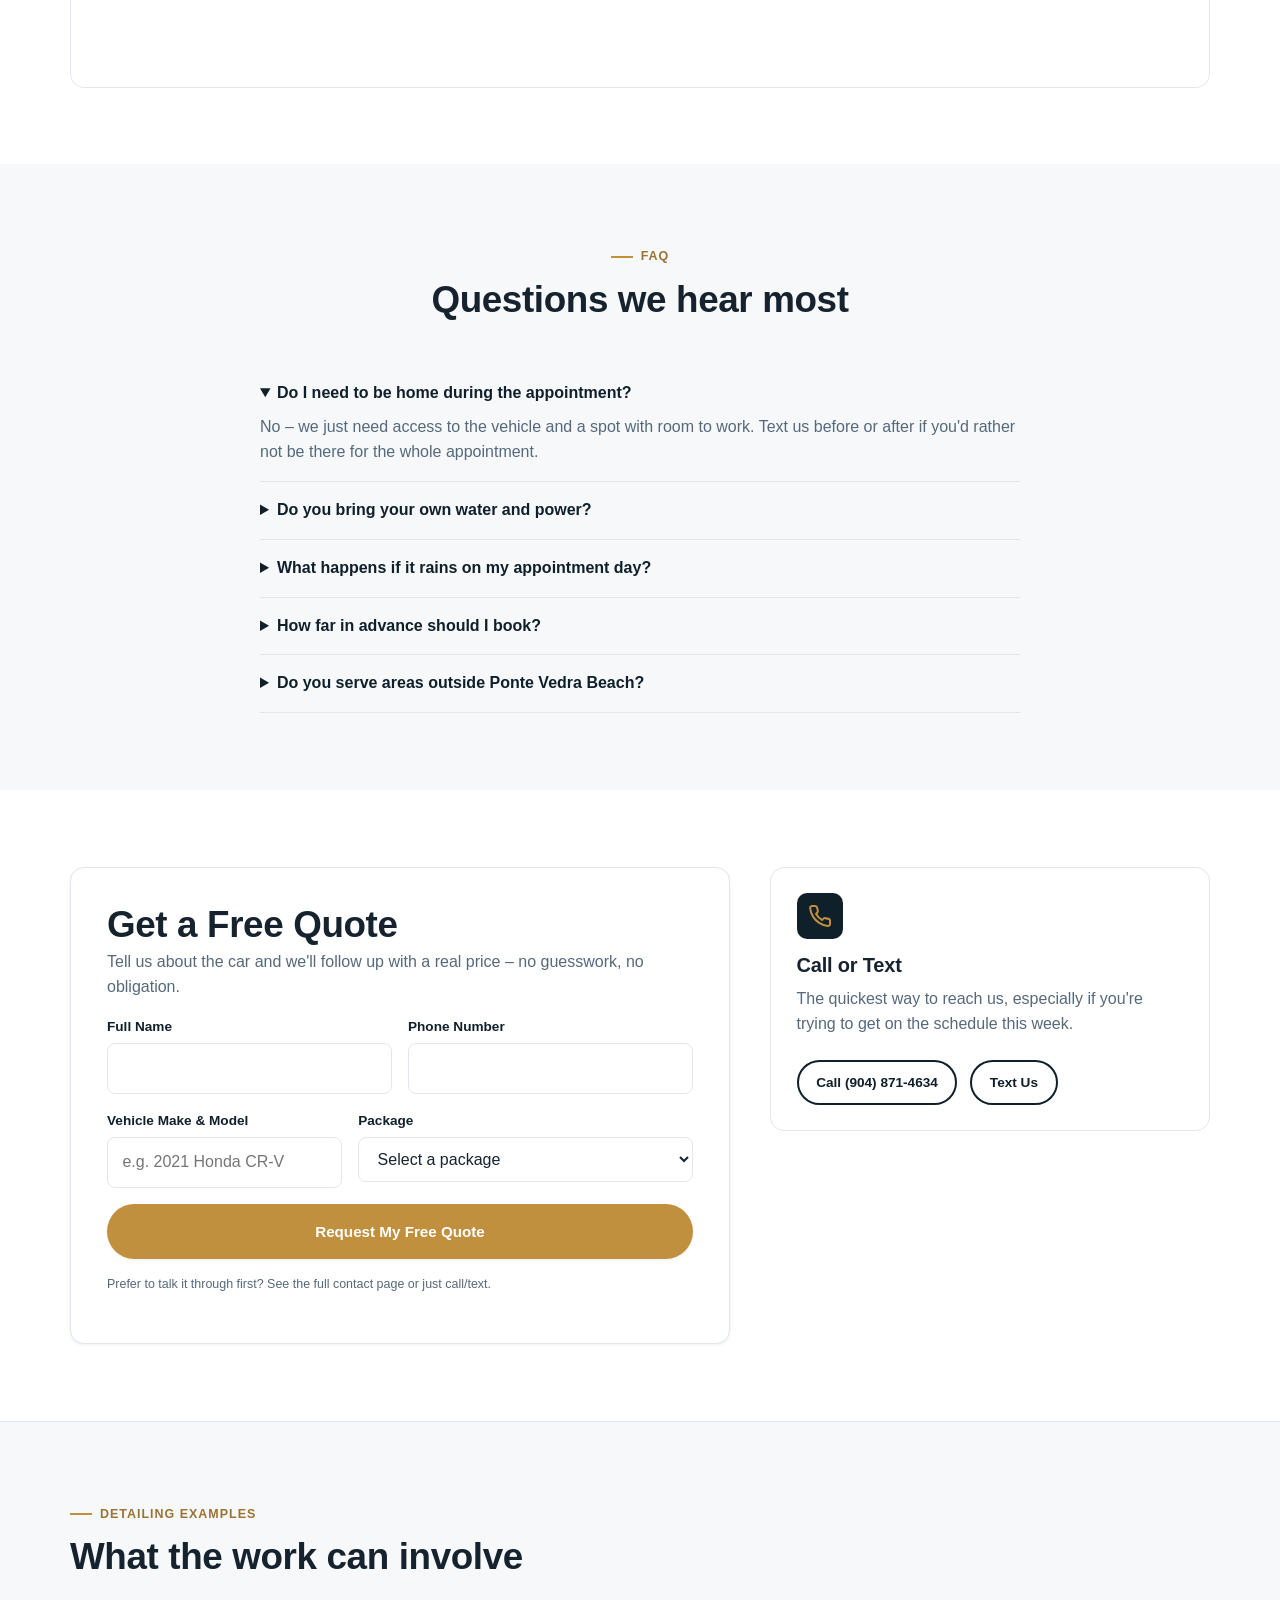
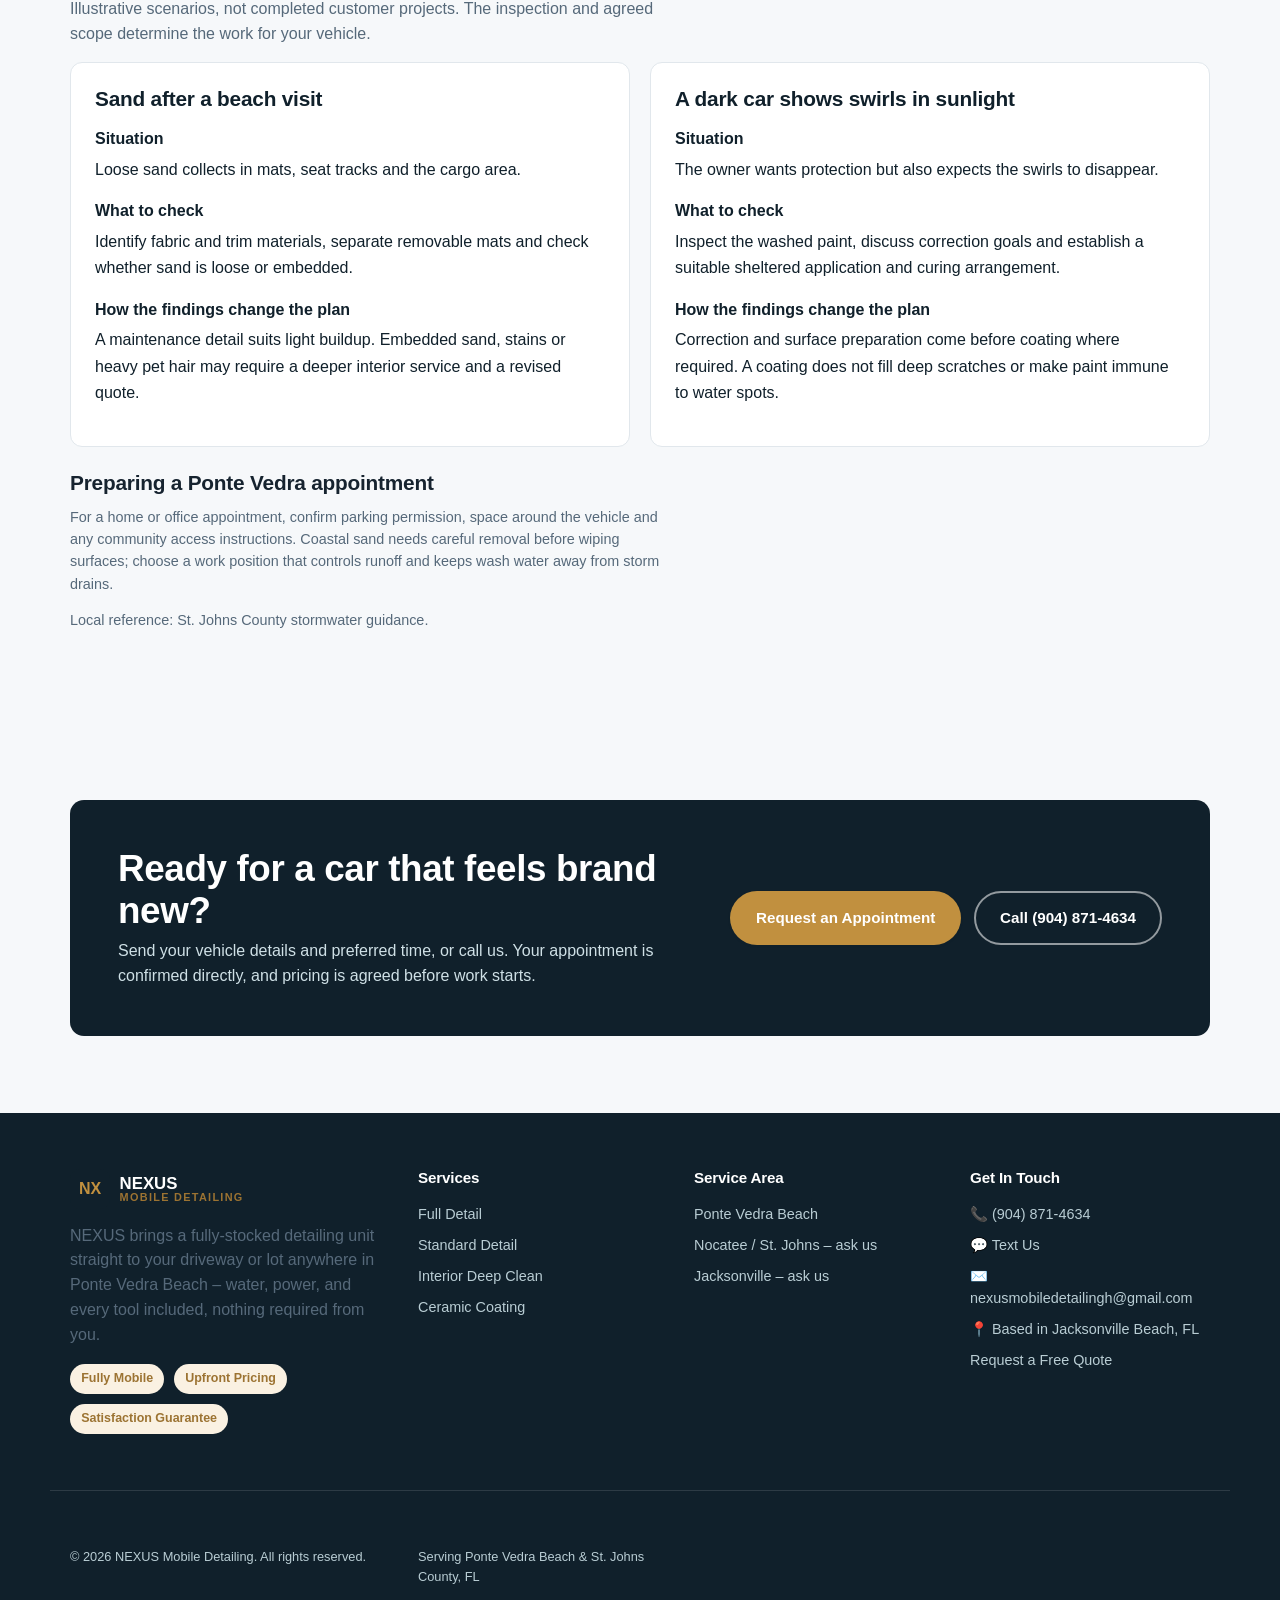
==== commit 7bef4223: "Replace generic claims with practical local guidance and illustrative examples" ====
--- a/index.html
+++ b/index.html
@@ -25,7 +25,7 @@
 <meta name="twitter:image" content="https://www.nexusmobiledetailingh.com/images/og-image.jpg">
 <link rel="icon" href="data:image/svg+xml,%3Csvg xmlns='http://www.w3.org/2000/svg' viewBox='0 0 64 64'%3E%3Crect width='64' height='64' rx='14' fill='%2310202b'/%3E%3Ctext x='32' y='43' font-family='Arial,Helvetica,sans-serif' font-weight='700' font-size='24' fill='%23c1903f' text-anchor='middle'%3ENX%3C/text%3E%3C/svg%3E">
 <link rel="canonical" href="https://www.nexusmobiledetailingh.com/">
-<link rel="stylesheet" href="css/style.css?v=4">
+<link rel="stylesheet" href="css/style.css?v=20260922">
 <script type="application/ld+json">
 {
   "@context": "https://schema.org",
@@ -130,7 +130,7 @@
   </ul>
   <div class="nav-cta">
     <a class="btn btn-outline btn-block" href="sms:+19048714634">Text Us</a>
-    <a class="btn btn-primary btn-block" href="contact.html">Book Now</a>
+    <a class="btn btn-primary btn-block" href="contact.html">Request an Appointment</a>
   </div>
 </nav>
     <div class="nav-actions">
@@ -148,20 +148,16 @@
   <section class="hero">
     <div class="container">
       <div>
-        <h1>Mobile Detailing That Comes to You – Ponte Vedra Beach &amp; St. Johns County</h1>
-        <p class="lede">Professional interior &amp; exterior detailing, ceramic coating, and full details – at your home or office. Upfront pricing, no surprises, 365 days a year.</p>
+        <h1>Mobile Detailing in Ponte Vedra Beach</h1>
+        <p class="lede">Professional interior &amp; exterior detailing, ceramic coating, and full details – at your home or office. Tell us about your vehicle and location; we confirm the scope, price and appointment with you.</p>
         <div class="hero-ctas">
-          <a class="btn btn-primary" href="contact.html">Book Now</a>
+          <a class="btn btn-primary" href="contact.html">Request an Appointment</a>
           <a class="btn btn-ghost" href="tel:+19048714634">
             <svg class="btn-icon" viewBox="0 0 24 24" fill="none" stroke="currentColor" stroke-width="2"><path d="M22 16.92v3a2 2 0 0 1-2.18 2 19.79 19.79 0 0 1-8.63-3.07 19.5 19.5 0 0 1-6-6 19.79 19.79 0 0 1-3.07-8.67A2 2 0 0 1 4.11 2h3a2 2 0 0 1 2 1.72c.12.9.34 1.79.65 2.65a2 2 0 0 1-.45 2.11L8.09 9.91a16 16 0 0 0 6 6l1.43-1.27a2 2 0 0 1 2.11-.45c.86.31 1.75.53 2.65.65A2 2 0 0 1 22 16.92z"/></svg>
             Call or Text
           </a>
         </div>
-        <div class="hero-trust">
-          <div><strong>365</strong>Days a year – no winter slowdown</div>
-          <div><strong>100%</strong>Mobile – nothing to drop off</div>
-          <div><strong>0</strong>Hidden fees on your invoice</div>
-        </div>
+        <div class="hero-trust"><div><strong>From $120</strong><span>Standard detail starting price</span></div><div><strong>At your location</strong><span>Home or office appointments</span></div><div><strong>Direct confirmation</strong><span>Agree on scope and time</span></div></div>
       </div>
     </div>
   </section>
@@ -428,22 +424,26 @@
     </div>
   </section>
 
-  <section>
+
+
+
+<!-- FIELD-GUIDE START -->
+<section class="field-guide"><div class="container"><span class="eyebrow">Detailing examples</span><h2>What the work can involve</h2><p class="guide-intro">Illustrative scenarios, not completed customer projects. The inspection and agreed scope determine the work for your vehicle.</p><div class="guide-grid"><article><h3>Sand after a beach visit</h3><dl><dt>Situation</dt><dd>Loose sand collects in mats, seat tracks and the cargo area.</dd><dt>What to check</dt><dd>Identify fabric and trim materials, separate removable mats and check whether sand is loose or embedded.</dd><dt>How the findings change the plan</dt><dd>A maintenance detail suits light buildup. Embedded sand, stains or heavy pet hair may require a deeper interior service and a revised quote.</dd></dl></article><article><h3>A dark car shows swirls in sunlight</h3><dl><dt>Situation</dt><dd>The owner wants protection but also expects the swirls to disappear.</dd><dt>What to check</dt><dd>Inspect the washed paint, discuss correction goals and establish a suitable sheltered application and curing arrangement.</dd><dt>How the findings change the plan</dt><dd>Correction and surface preparation come before coating where required. A coating does not fill deep scratches or make paint immune to water spots.</dd></dl></article></div><div class="guide-source"><h3>Preparing a Ponte Vedra appointment</h3><p>For a home or office appointment, confirm parking permission, space around the vehicle and any community access instructions. Coastal sand needs careful removal before wiping surfaces; choose a work position that controls runoff and keeps wash water away from storm drains.</p><p>Local reference: <a href="https://www.sjcfl.us/stormwater-pollution/" target="_blank" rel="noopener">St. Johns County stormwater guidance</a>.</p></div></div></section>
+<!-- FIELD-GUIDE END -->
+<section>
     <div class="container">
       <div class="cta-band">
         <div>
           <h2>Ready for a car that feels brand new?</h2>
-          <p>Pick a slot, tell us about the car, and we'll take it from there – pricing gets locked in after a quick look, before anything starts. Curious what past customers think? <a href="reviews.html" style="color:inherit;text-decoration:underline">See reviews</a>.</p>
+          <p>Send your vehicle details and preferred time, or call us. Your appointment is confirmed directly, and pricing is agreed before work starts.</p>
         </div>
         <div class="hero-ctas">
-          <a class="btn btn-primary" href="contact.html">Book Now</a>
+          <a class="btn btn-primary" href="contact.html">Request an Appointment</a>
           <a class="btn btn-ghost" href="tel:+19048714634">Call (904) 871-4634</a>
         </div>
       </div>
     </div>
-  </section>
-
-</main>
+  </section></main>
 
 <footer class="site-footer">
   <div class="container">
@@ -494,7 +494,7 @@
 <div class="mobile-action-bar">
   <a href="tel:+19048714634"><svg viewBox="0 0 24 24" fill="none" stroke="currentColor" stroke-width="2"><path d="M22 16.92v3a2 2 0 0 1-2.18 2 19.79 19.79 0 0 1-8.63-3.07 19.5 19.5 0 0 1-6-6 19.79 19.79 0 0 1-3.07-8.67A2 2 0 0 1 4.11 2h3a2 2 0 0 1 2 1.72c.12.9.34 1.79.65 2.65a2 2 0 0 1-.45 2.11L8.09 9.91a16 16 0 0 0 6 6l1.43-1.27a2 2 0 0 1 2.11-.45c.86.31 1.75.53 2.65.65A2 2 0 0 1 22 16.92z"/></svg>Call</a>
   <a href="sms:+19048714634"><svg viewBox="0 0 24 24" fill="none" stroke="currentColor" stroke-width="2"><path d="M21 15a2 2 0 0 1-2 2H7l-4 4V5a2 2 0 0 1 2-2h14a2 2 0 0 1 2 2Z"/></svg>Text</a>
-  <a href="contact.html"><svg viewBox="0 0 24 24" fill="none" stroke="currentColor" stroke-width="2"><path d="M9 11l3 3L22 4M21 12v7a2 2 0 0 1-2 2H5a2 2 0 0 1-2-2V5a2 2 0 0 1 2-2h11"/></svg>Book Now</a>
+  <a href="contact.html"><svg viewBox="0 0 24 24" fill="none" stroke="currentColor" stroke-width="2"><path d="M9 11l3 3L22 4M21 12v7a2 2 0 0 1-2 2H5a2 2 0 0 1-2-2V5a2 2 0 0 1 2-2h11"/></svg>Request an Appointment</a>
 </div>
 
 <script src="js/main.js?v=4"></script>
--- a/css/style.css
+++ b/css/style.css
@@ -425,3 +425,23 @@
 .section-dark { background: var(--ink); color: #fff; }
 .section-dark h2, .section-dark p { color: #fff; }
 .section-dark .muted { color: #b9cdd4; }
+
+/* Practical examples: editorial guidance, never presented as completed jobs. */
+.field-guide { border-top:1px solid var(--border,#ddd); }
+.field-guide .guide-intro { max-width:70ch; }
+.field-guide .guide-grid { display:grid; grid-template-columns:repeat(auto-fit,minmax(min(100%,280px),1fr)); gap:1.25rem; }
+.field-guide article { border:1px solid var(--border,#ddd); border-radius:12px; padding:1.5rem; background:var(--surface,#fff); color:var(--ink,#182b32); }
+.field-guide h3 { margin-top:0; font-size:1.3rem; }
+.field-guide dt { font-weight:700; margin-top:1rem; }
+.field-guide dd { margin:.3rem 0 0; line-height:1.65; }
+.field-guide .guide-source { font-size:.9rem; margin-top:1.5rem; max-width:75ch; }
+.hero-trust strong { font-size:1.05rem; }
+@media(max-width:600px) { .field-guide article { padding:1.1rem; } .hero-trust { gap:1rem; } }
+
+@media(max-width:600px) {
+  .hero { padding-top:2rem; padding-bottom:2rem; }
+  .hero .lede { font-size:1.05rem; line-height:1.55; }
+  .hero-trust { display:grid; grid-template-columns:repeat(3,minmax(0,1fr)); gap:.7rem; margin-top:1.6rem; }
+  .hero-trust strong { font-size:.85rem; line-height:1.3; }
+  .hero-trust span { display:block; font-size:.75rem; line-height:1.45; margin-top:.4rem; }
+}
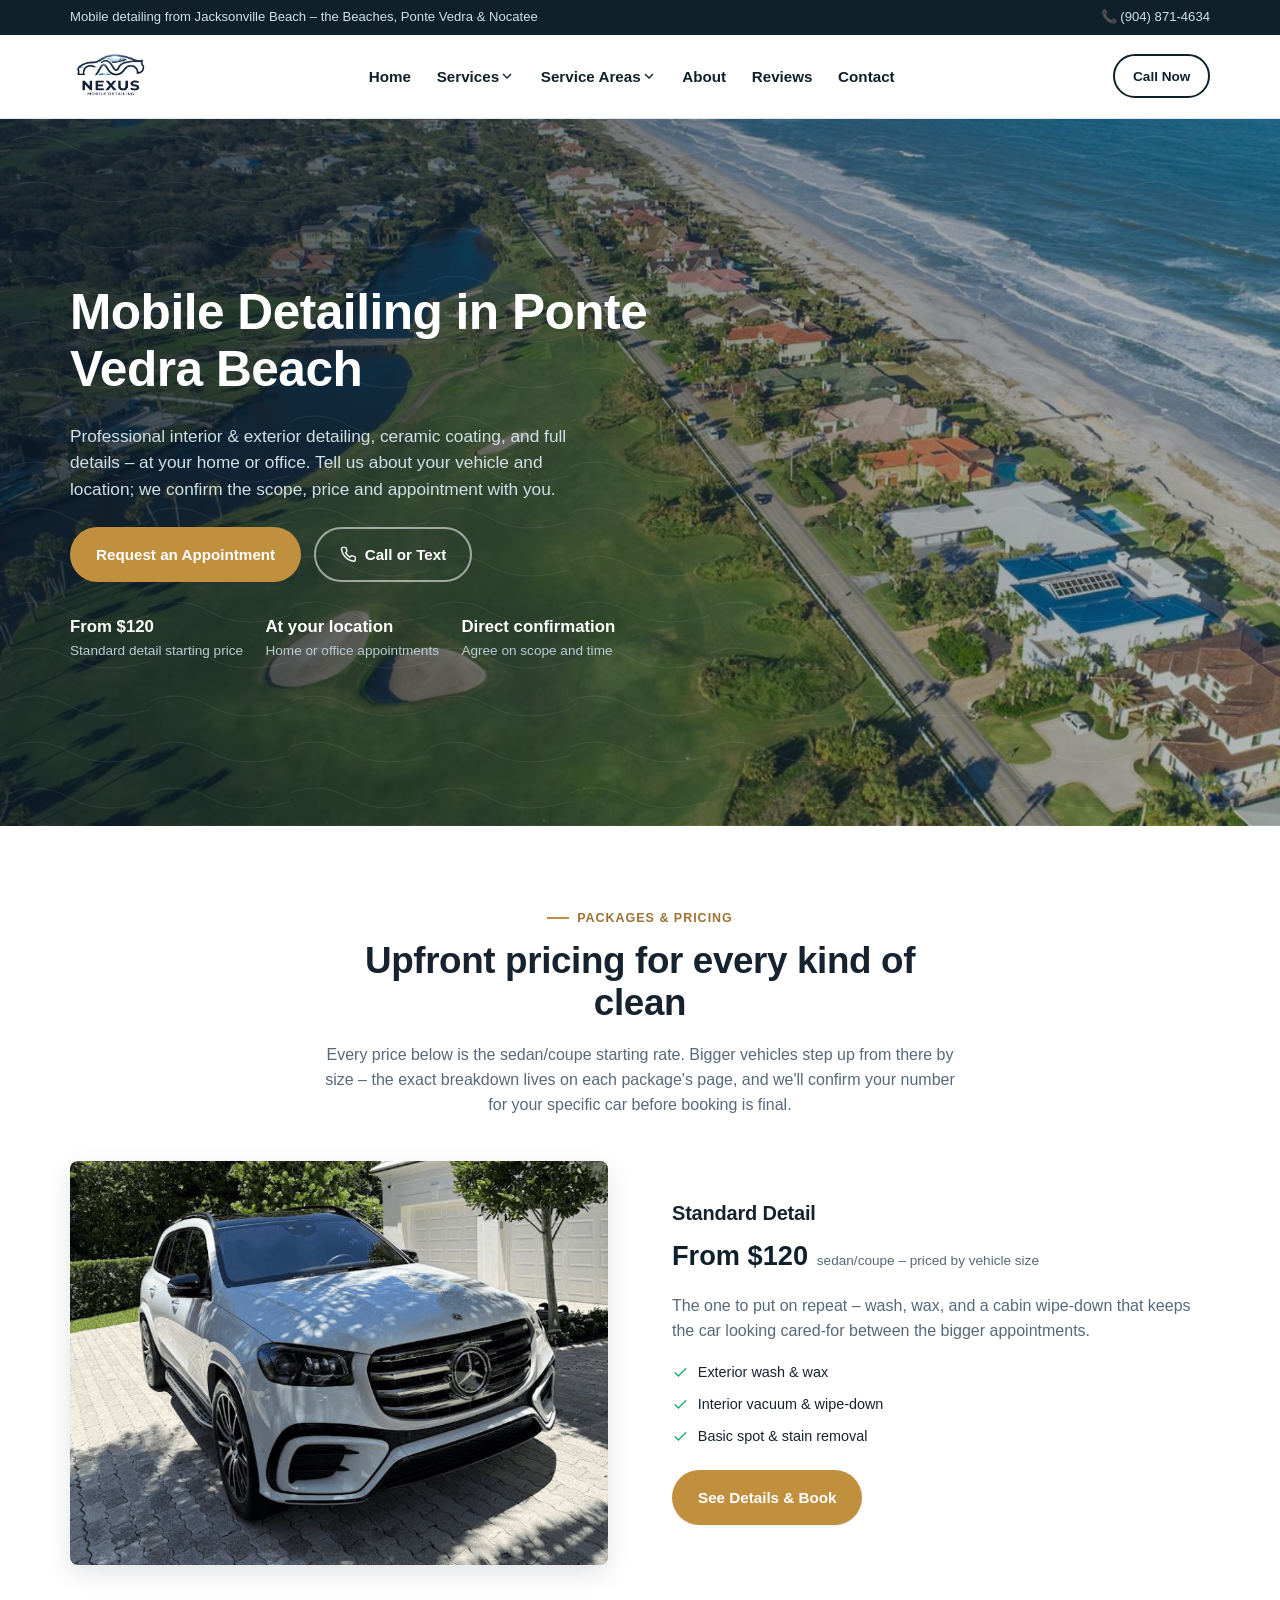
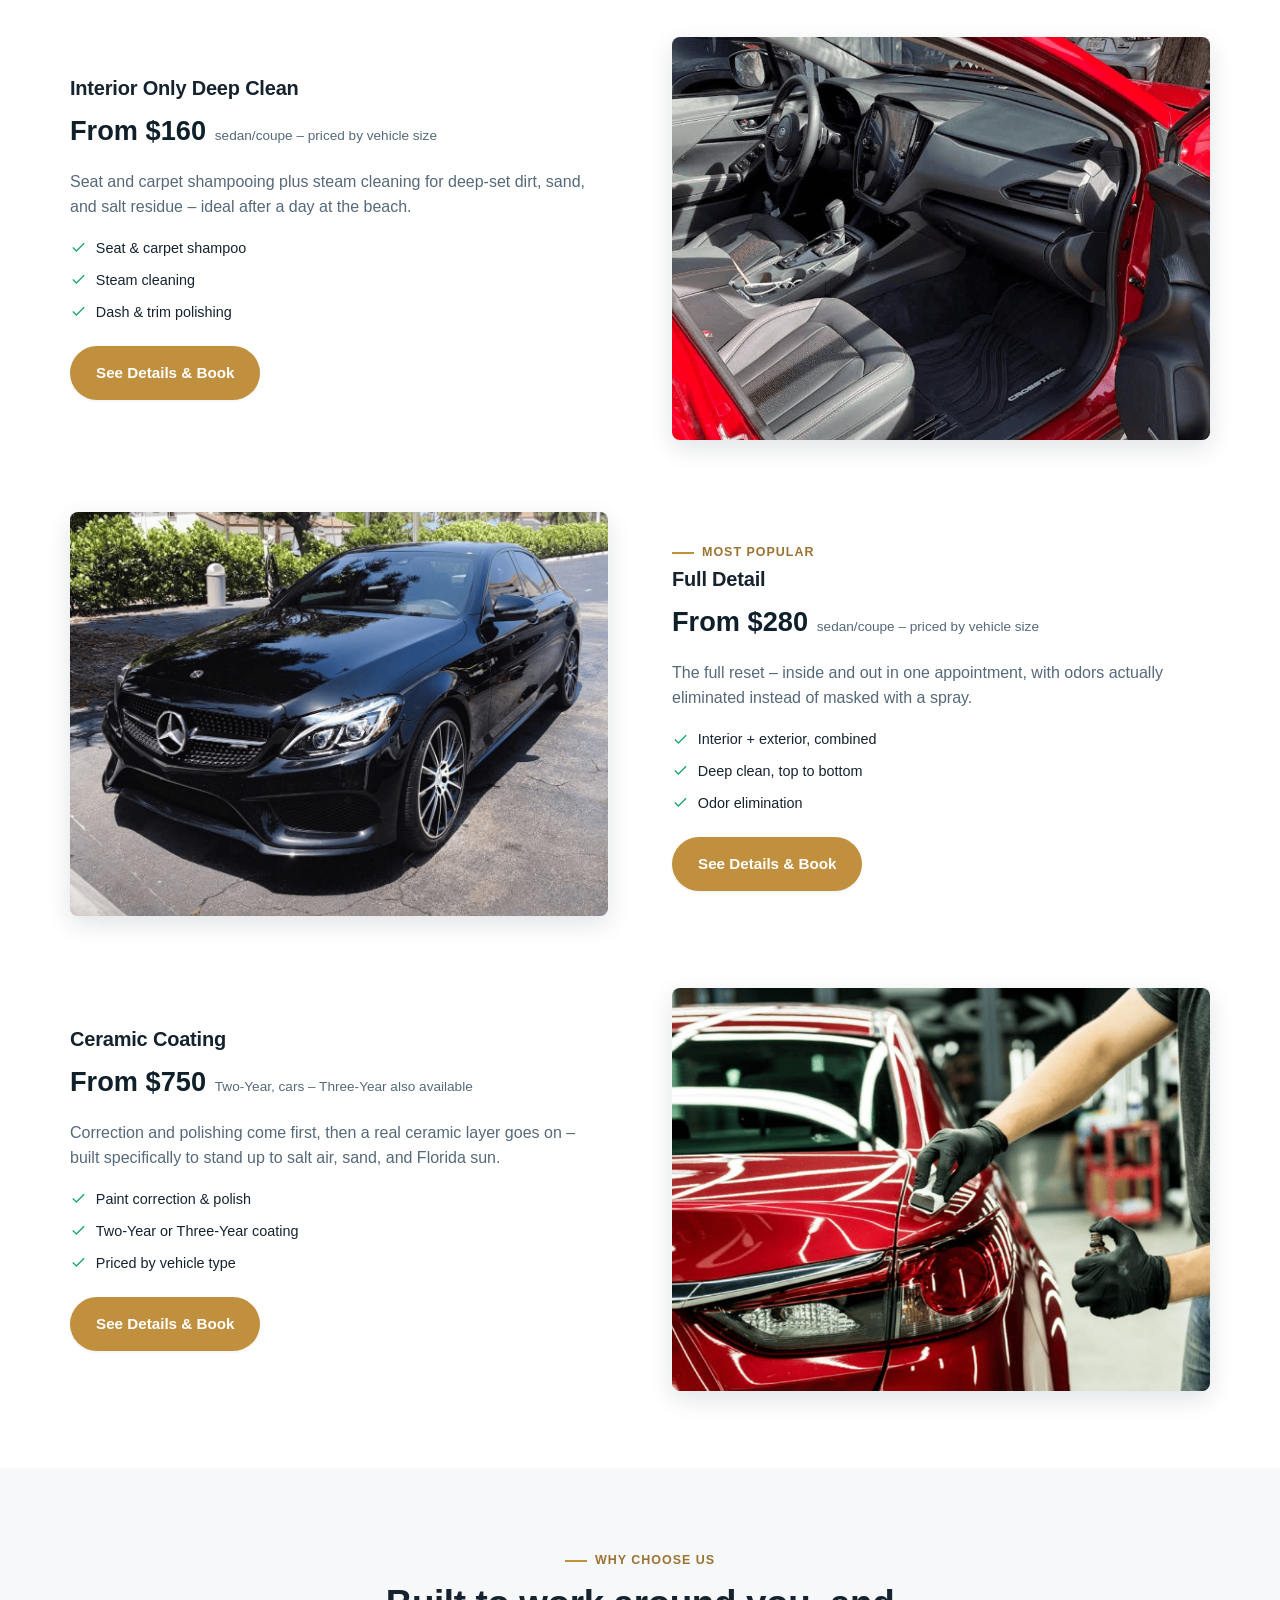
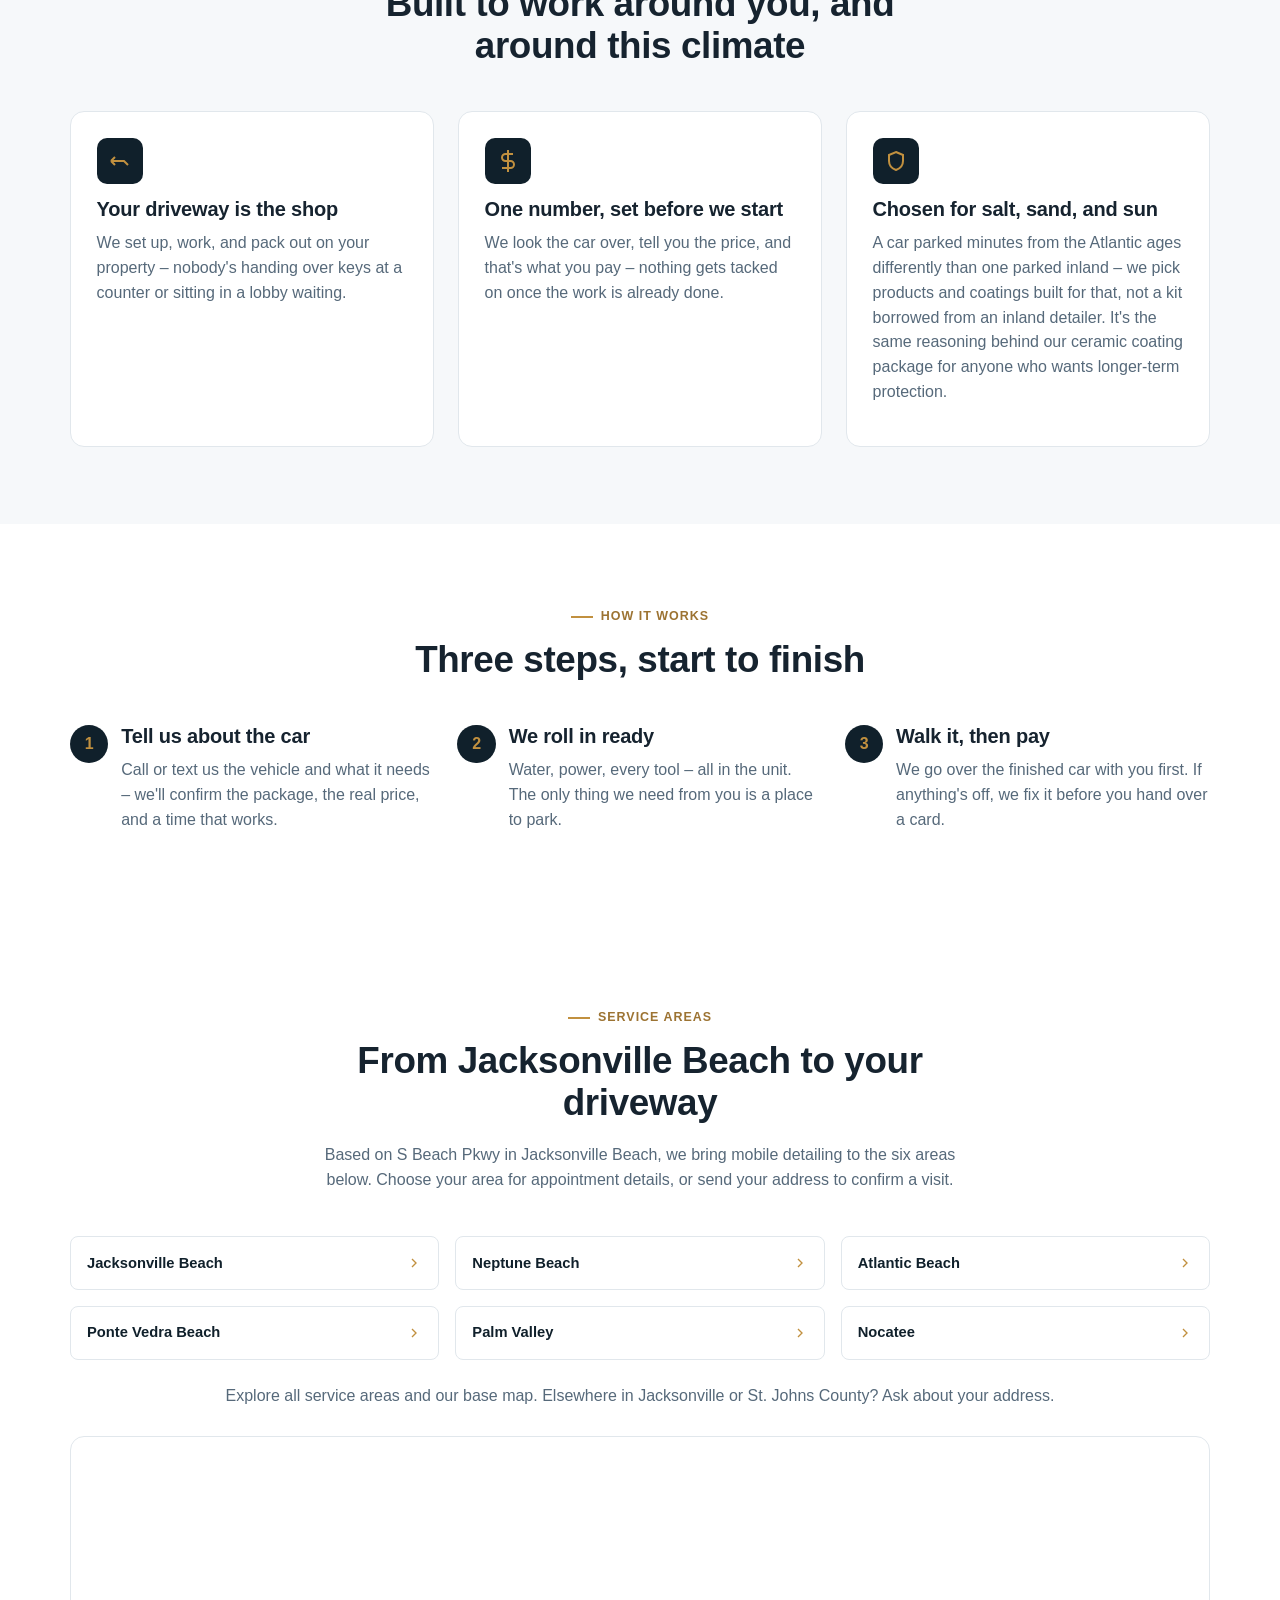
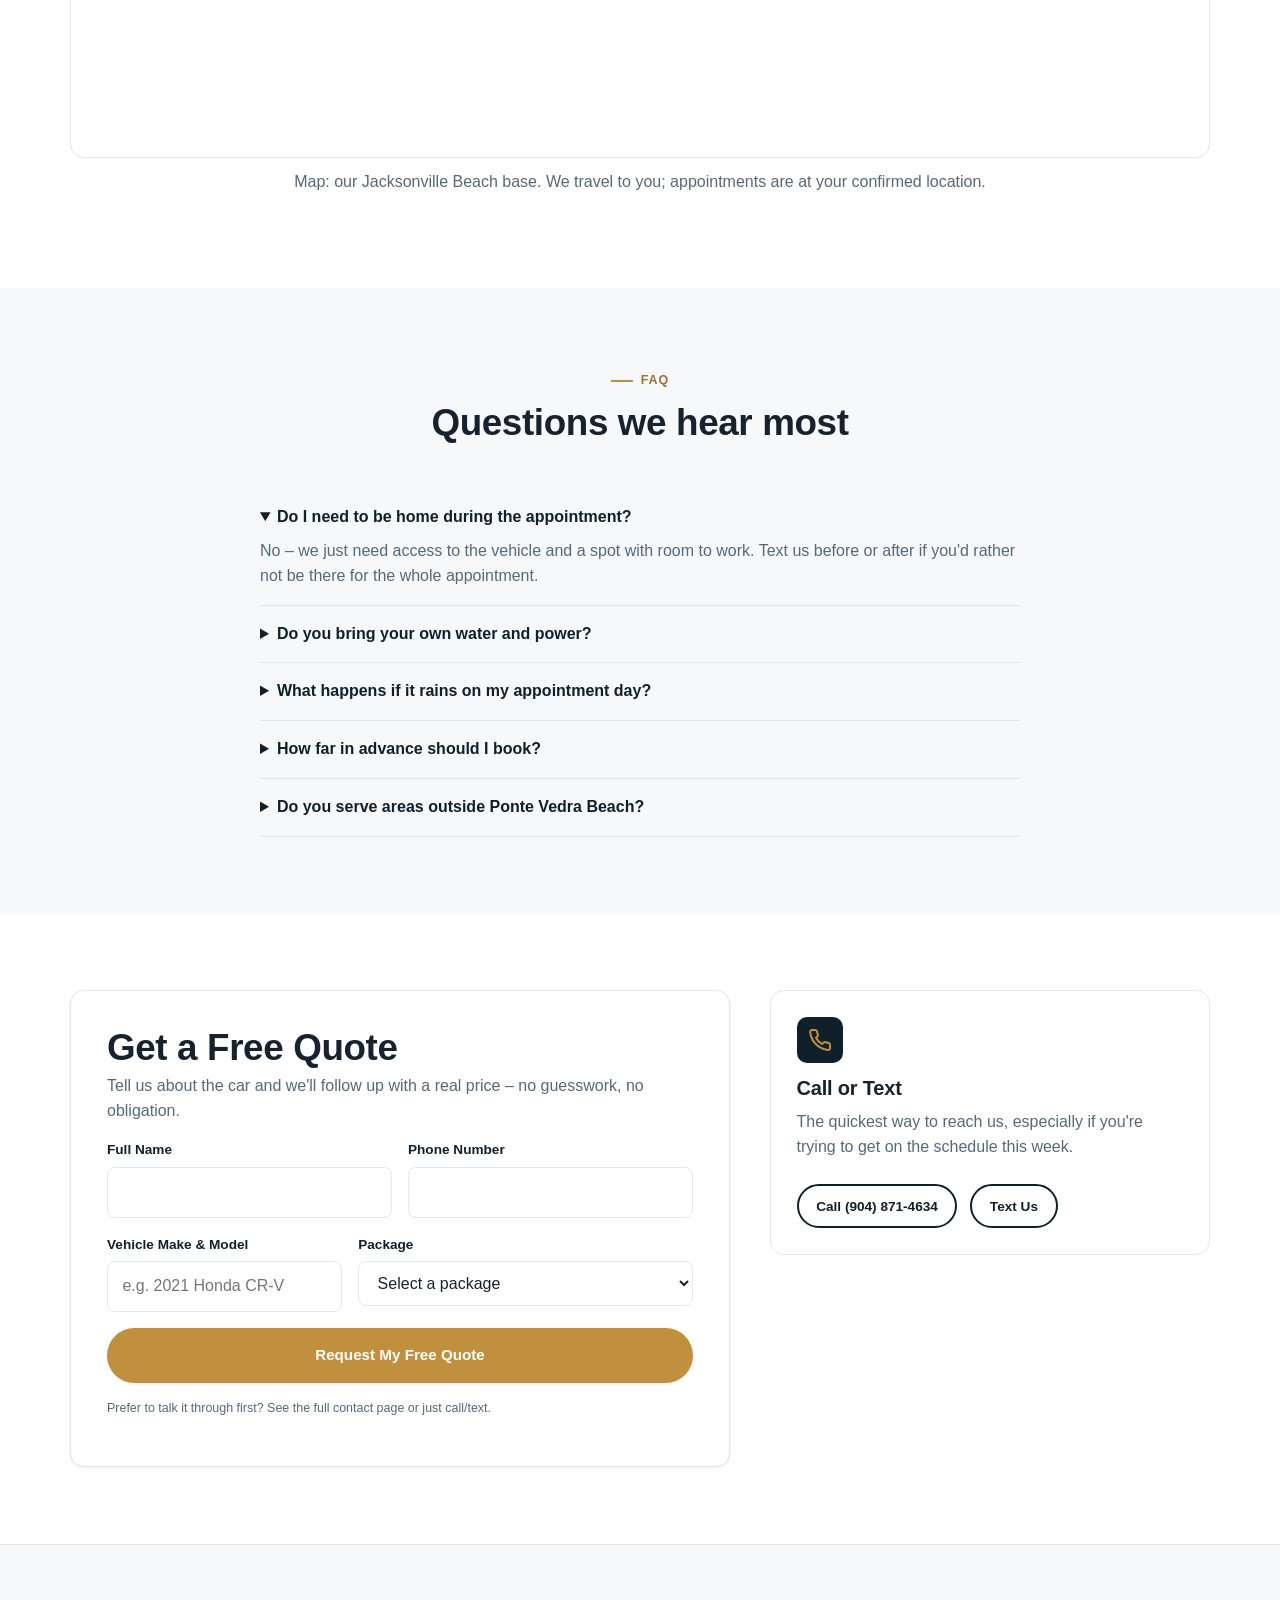
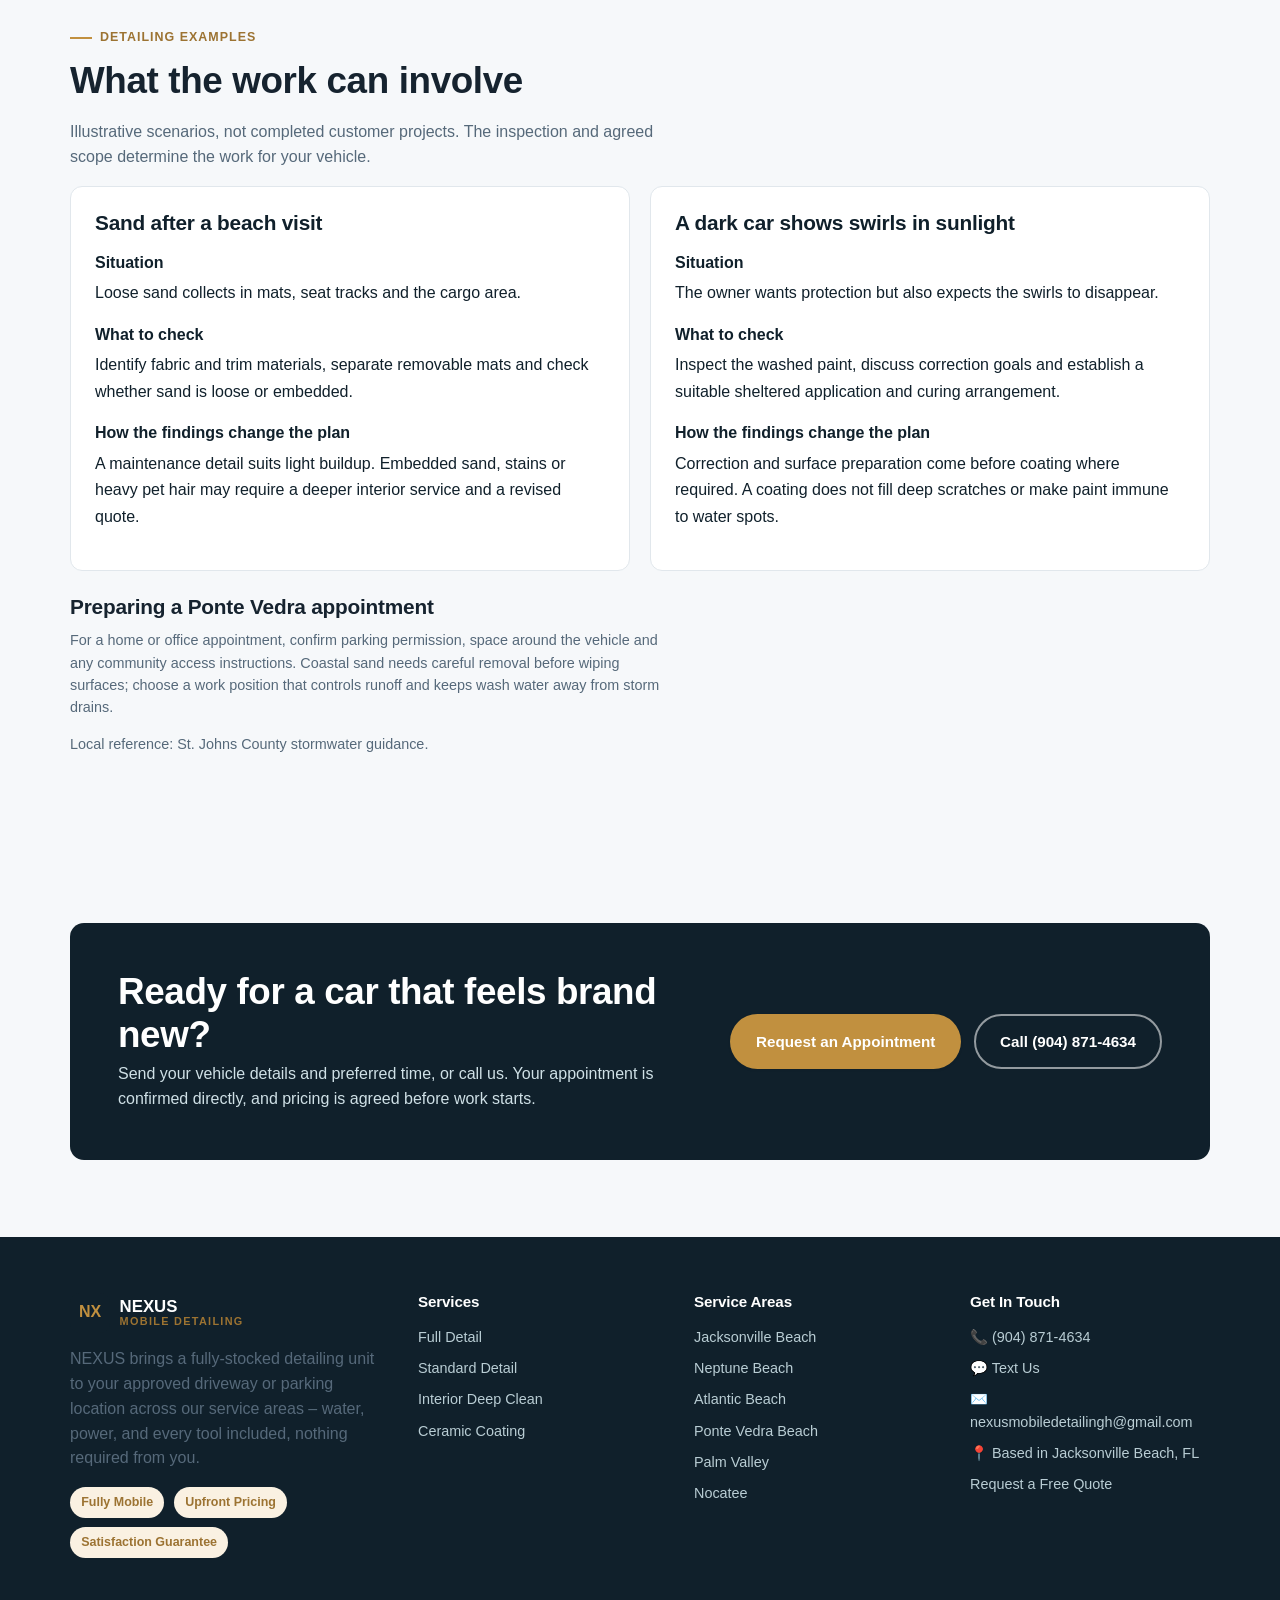
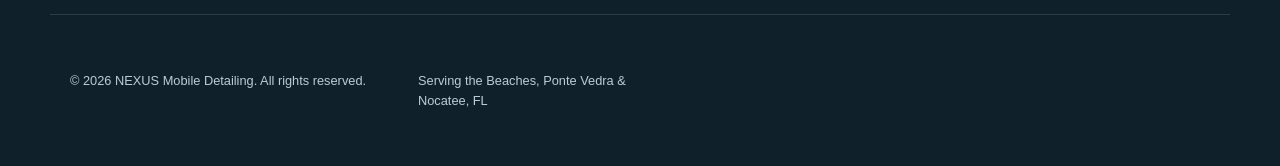
==== commit 02a86066: "Restore six service areas around Jacksonville Beach base" ====
--- a/index.html
+++ b/index.html
@@ -25,7 +25,7 @@
 <meta name="twitter:image" content="https://www.nexusmobiledetailingh.com/images/og-image.jpg">
 <link rel="icon" href="data:image/svg+xml,%3Csvg xmlns='http://www.w3.org/2000/svg' viewBox='0 0 64 64'%3E%3Crect width='64' height='64' rx='14' fill='%2310202b'/%3E%3Ctext x='32' y='43' font-family='Arial,Helvetica,sans-serif' font-weight='700' font-size='24' fill='%23c1903f' text-anchor='middle'%3ENX%3C/text%3E%3C/svg%3E">
 <link rel="canonical" href="https://www.nexusmobiledetailingh.com/">
-<link rel="stylesheet" href="css/style.css?v=20260922">
+<link rel="stylesheet" href="css/style.css?v=20261002">
 <script type="application/ld+json">
 {
   "@context": "https://schema.org",
@@ -44,12 +44,31 @@
     "addressCountry": "US"
   },
   "areaServed": [
-    { "@type": "City", "name": "Ponte Vedra Beach", "containedInPlace": { "@type": "AdministrativeArea", "name": "Florida" } },
-    "St. Johns County, FL",
-    "Nocatee, FL",
-    "Jacksonville Beach, FL",
-    "Jacksonville, FL"
-  ],
+  {
+    "@type": "Place",
+    "name": "Jacksonville Beach, FL"
+  },
+  {
+    "@type": "Place",
+    "name": "Neptune Beach, FL"
+  },
+  {
+    "@type": "Place",
+    "name": "Atlantic Beach, FL"
+  },
+  {
+    "@type": "Place",
+    "name": "Ponte Vedra Beach, FL"
+  },
+  {
+    "@type": "Place",
+    "name": "Palm Valley, FL"
+  },
+  {
+    "@type": "Place",
+    "name": "Nocatee, FL"
+  }
+],
   "makesOffer": [
     { "@type": "Offer", "itemOffered": { "@type": "Service", "name": "Standard Detail" }, "priceCurrency": "USD", "price": "120" },
     { "@type": "Offer", "itemOffered": { "@type": "Service", "name": "Interior Only Deep Clean" }, "priceCurrency": "USD", "price": "160" },
@@ -87,7 +106,7 @@
     {
       "@type": "Question",
       "name": "Do you serve areas outside Ponte Vedra Beach?",
-      "acceptedAnswer": { "@type": "Answer", "text": "We're focused on Ponte Vedra Beach and Nocatee first, and take St. Johns County and Jacksonville requests too – text or call to confirm we can get to your address." }
+      "acceptedAnswer": { "@type": "Answer", "text": "Yes. From our Jacksonville Beach base, we serve Jacksonville Beach, Neptune Beach, Atlantic Beach, Ponte Vedra Beach, Palm Valley and Nocatee. For other Jacksonville or St. Johns County addresses, call or text to confirm coverage and availability." }
     }
   ]
 }
@@ -98,7 +117,7 @@
 
 <div class="utility-bar">
   <div class="container">
-    <span>Mobile detailing that comes to you – Ponte Vedra Beach &amp; St. Johns County</span>
+    <span>Mobile detailing from Jacksonville Beach – the Beaches, Ponte Vedra &amp; Nocatee</span>
     <a href="tel:+19048714634">📞 (904) 871-4634</a>
   </div>
 </div>
@@ -123,7 +142,18 @@
         <li><a href="services/ceramic-coating.html">Ceramic Coating</a></li>
       </ul>
     </li>
-    <li><a href="areas/ponte-vedra-beach.html">Ponte Vedra Beach</a></li>
+    <li class="nav-group">
+      <button class="nav-group-label" type="button" aria-expanded="false" aria-controls="coverage-nav">Service Areas <svg class="chevron" viewBox="0 0 24 24" fill="none" stroke="currentColor" stroke-width="2" aria-hidden="true"><path d="M6 9l6 6 6-6"/></svg></button>
+      <ul class="nav-sub" id="coverage-nav">
+        <li><a href="service-areas.html">All Service Areas</a></li>
+        <li><a href="service-areas.html#jacksonville-beach">Jacksonville Beach</a></li>
+        <li><a href="service-areas.html#neptune-beach">Neptune Beach</a></li>
+        <li><a href="service-areas.html#atlantic-beach">Atlantic Beach</a></li>
+        <li><a href="service-areas.html#ponte-vedra-beach">Ponte Vedra Beach</a></li>
+        <li><a href="service-areas.html#palm-valley">Palm Valley</a></li>
+        <li><a href="service-areas.html#nocatee">Nocatee</a></li>
+      </ul>
+    </li>
     <li><a href="about.html">About</a></li>
     <li><a href="reviews.html">Reviews</a></li>
     <li><a href="contact.html">Contact</a></li>
@@ -313,22 +343,21 @@
     </div>
   </section>
 
-  <section class="section-alt" id="service-area">
-    <div class="container">
-      <div class="section-head center">
-        <span class="eyebrow">Service Area</span>
-        <h2>Starting in Ponte Vedra Beach, expanding across St. Johns County</h2>
-        <p>We're launching focused on <a href="areas/ponte-vedra-beach.html">Ponte Vedra Beach</a> (32082) and Nocatee (32081) so every appointment gets our full attention – and we're adding new St. Johns County &amp; Jacksonville neighborhoods as we grow.</p>
-      </div>
-      <div class="area-grid">
-        <a class="area-chip" href="areas/ponte-vedra-beach.html">Ponte Vedra Beach <svg viewBox="0 0 24 24" fill="none" stroke="currentColor" stroke-width="2"><path d="M9 18l6-6-6-6"/></svg></a>
-        <a class="area-chip" href="contact.html">Nearby in St. Johns or Jax? Ask us <svg viewBox="0 0 24 24" fill="none" stroke="currentColor" stroke-width="2"><path d="M9 18l6-6-6-6"/></svg></a>
-      </div>
-      <div style="margin-top:1.75rem;border-radius:var(--radius);overflow:hidden;border:1px solid var(--border)">
-        <iframe title="NEXUS Mobile Detailing service area map" src="https://www.google.com/maps?q=Ponte+Vedra+Beach,FL&output=embed" width="100%" height="320" style="border:0;display:block" loading="lazy" referrerpolicy="no-referrer-when-downgrade"></iframe>
-      </div>
-    </div>
-  </section>
+  <section class="section-alt" id="service-area"><div class="container">
+      <div class="section-head center"><span class="eyebrow">Service Areas</span>
+        <h2>From Jacksonville Beach to your driveway</h2>
+        <p>Based on S Beach Pkwy in Jacksonville Beach, we bring mobile detailing to the six areas below. Choose your area for appointment details, or send your address to confirm a visit.</p>
+      </div>
+      <div class="area-grid coverage-grid"><a class="area-chip" href="service-areas.html#jacksonville-beach">Jacksonville Beach <svg viewBox="0 0 24 24" fill="none" stroke="currentColor" stroke-width="2" aria-hidden="true"><path d="M9 18l6-6-6-6"/></svg></a>
+<a class="area-chip" href="service-areas.html#neptune-beach">Neptune Beach <svg viewBox="0 0 24 24" fill="none" stroke="currentColor" stroke-width="2" aria-hidden="true"><path d="M9 18l6-6-6-6"/></svg></a>
+<a class="area-chip" href="service-areas.html#atlantic-beach">Atlantic Beach <svg viewBox="0 0 24 24" fill="none" stroke="currentColor" stroke-width="2" aria-hidden="true"><path d="M9 18l6-6-6-6"/></svg></a>
+<a class="area-chip" href="service-areas.html#ponte-vedra-beach">Ponte Vedra Beach <svg viewBox="0 0 24 24" fill="none" stroke="currentColor" stroke-width="2" aria-hidden="true"><path d="M9 18l6-6-6-6"/></svg></a>
+<a class="area-chip" href="service-areas.html#palm-valley">Palm Valley <svg viewBox="0 0 24 24" fill="none" stroke="currentColor" stroke-width="2" aria-hidden="true"><path d="M9 18l6-6-6-6"/></svg></a>
+<a class="area-chip" href="service-areas.html#nocatee">Nocatee <svg viewBox="0 0 24 24" fill="none" stroke="currentColor" stroke-width="2" aria-hidden="true"><path d="M9 18l6-6-6-6"/></svg></a></div>
+      <p style="text-align:center;margin-top:1.5rem"><a href="service-areas.html">Explore all service areas and our base map</a>. Elsewhere in Jacksonville or St. Johns County? <a href="contact.html">Ask about your address</a>.</p>
+      <div style="margin-top:1.75rem;border-radius:var(--radius);overflow:hidden;border:1px solid var(--border)"><iframe title="NEXUS base in Jacksonville Beach" src="https://www.google.com/maps?q=4300+S+Beach+Pkwy+Jacksonville+Beach+FL+32250&amp;output=embed" width="100%" height="320" style="border:0;display:block" loading="lazy" referrerpolicy="no-referrer-when-downgrade"></iframe></div>
+      <p class="muted" style="margin-top:.75rem;text-align:center">Map: our Jacksonville Beach base. We travel to you; appointments are at your confirmed location.</p>
+    </div></section>
 
   <section>
     <div class="container">
@@ -355,7 +384,7 @@
         </details>
         <details class="faq-item">
           <summary>Do you serve areas outside Ponte Vedra Beach?</summary>
-          <p>We're focused on <a href="areas/ponte-vedra-beach.html">Ponte Vedra Beach and Nocatee</a> first, and take St. Johns County and Jacksonville requests too – text or call to confirm we can get to your address.</p>
+          <p>Yes. From our Jacksonville Beach base, we serve Jacksonville Beach, Neptune Beach, Atlantic Beach, Ponte Vedra Beach, Palm Valley and Nocatee. For other Jacksonville or St. Johns County addresses, call or text to confirm coverage and availability.</p>
         </details>
       </div>
     </div>
@@ -452,7 +481,7 @@
         <span class="logo-mark">NX</span>
         <span class="logo-text"><strong style="color:#fff">NEXUS</strong><span>Mobile Detailing</span></span>
       </div>
-      <p class="muted">NEXUS brings a fully-stocked detailing unit straight to your driveway or lot anywhere in Ponte Vedra Beach – water, power, and every tool included, nothing required from you.</p>
+      <p class="muted">NEXUS brings a fully-stocked detailing unit to your approved driveway or parking location across our service areas – water, power, and every tool included, nothing required from you.</p>
       <div class="badge-list">
         <span>Fully Mobile</span><span>Upfront Pricing</span><span>Satisfaction Guarantee</span>
       </div>
@@ -467,11 +496,14 @@
       </div>
     </div>
     <div>
-      <h4>Service Area</h4>
+      <h4>Service Areas</h4>
       <div class="footer-links">
-        <a href="areas/ponte-vedra-beach.html">Ponte Vedra Beach</a>
-        <a href="contact.html">Nocatee / St. Johns – ask us</a>
-        <a href="contact.html">Jacksonville – ask us</a>
+        <a href="service-areas.html#jacksonville-beach">Jacksonville Beach</a>
+        <a href="service-areas.html#neptune-beach">Neptune Beach</a>
+        <a href="service-areas.html#atlantic-beach">Atlantic Beach</a>
+        <a href="service-areas.html#ponte-vedra-beach">Ponte Vedra Beach</a>
+        <a href="service-areas.html#palm-valley">Palm Valley</a>
+        <a href="service-areas.html#nocatee">Nocatee</a>
       </div>
     </div>
     <div>
@@ -487,7 +519,7 @@
   </div>
   <div class="container footer-bottom">
     <span>© <span data-year></span> NEXUS Mobile Detailing. All rights reserved.</span>
-    <span>Serving Ponte Vedra Beach &amp; St. Johns County, FL</span>
+    <span>Serving the Beaches, Ponte Vedra &amp; Nocatee, FL</span>
   </div>
 </footer>
 
@@ -497,6 +529,6 @@
   <a href="contact.html"><svg viewBox="0 0 24 24" fill="none" stroke="currentColor" stroke-width="2"><path d="M9 11l3 3L22 4M21 12v7a2 2 0 0 1-2 2H5a2 2 0 0 1-2-2V5a2 2 0 0 1 2-2h11"/></svg>Request an Appointment</a>
 </div>
 
-<script src="js/main.js?v=4"></script>
+<script src="js/main.js?v=20261002"></script>
 </body>
 </html>
--- a/css/style.css
+++ b/css/style.css
@@ -445,3 +445,16 @@
   .hero-trust strong { font-size:.85rem; line-height:1.3; }
   .hero-trust span { display:block; font-size:.75rem; line-height:1.45; margin-top:.4rem; }
 }
+
+/* Service-area navigation and coverage hub, October 2026. */
+button.nav-group-label { border: 0; background: transparent; font-family: inherit; text-align: left; }
+.coverage-grid { grid-template-columns: repeat(2, minmax(0, 1fr)); }
+.coverage-details { display: grid; gap: 1.25rem; margin-top: 2rem; }
+.coverage-card { scroll-margin-top: 7rem; }
+.coverage-card h2 { font-size: 1.5rem; }
+.coverage-card p { margin-bottom: 1rem; }
+.coverage-card a { text-decoration: underline; text-underline-offset: .2em; }
+@media (min-width: 700px) {
+  .coverage-grid { grid-template-columns: repeat(3, minmax(0, 1fr)); }
+  .coverage-details { grid-template-columns: repeat(2, minmax(0, 1fr)); }
+}
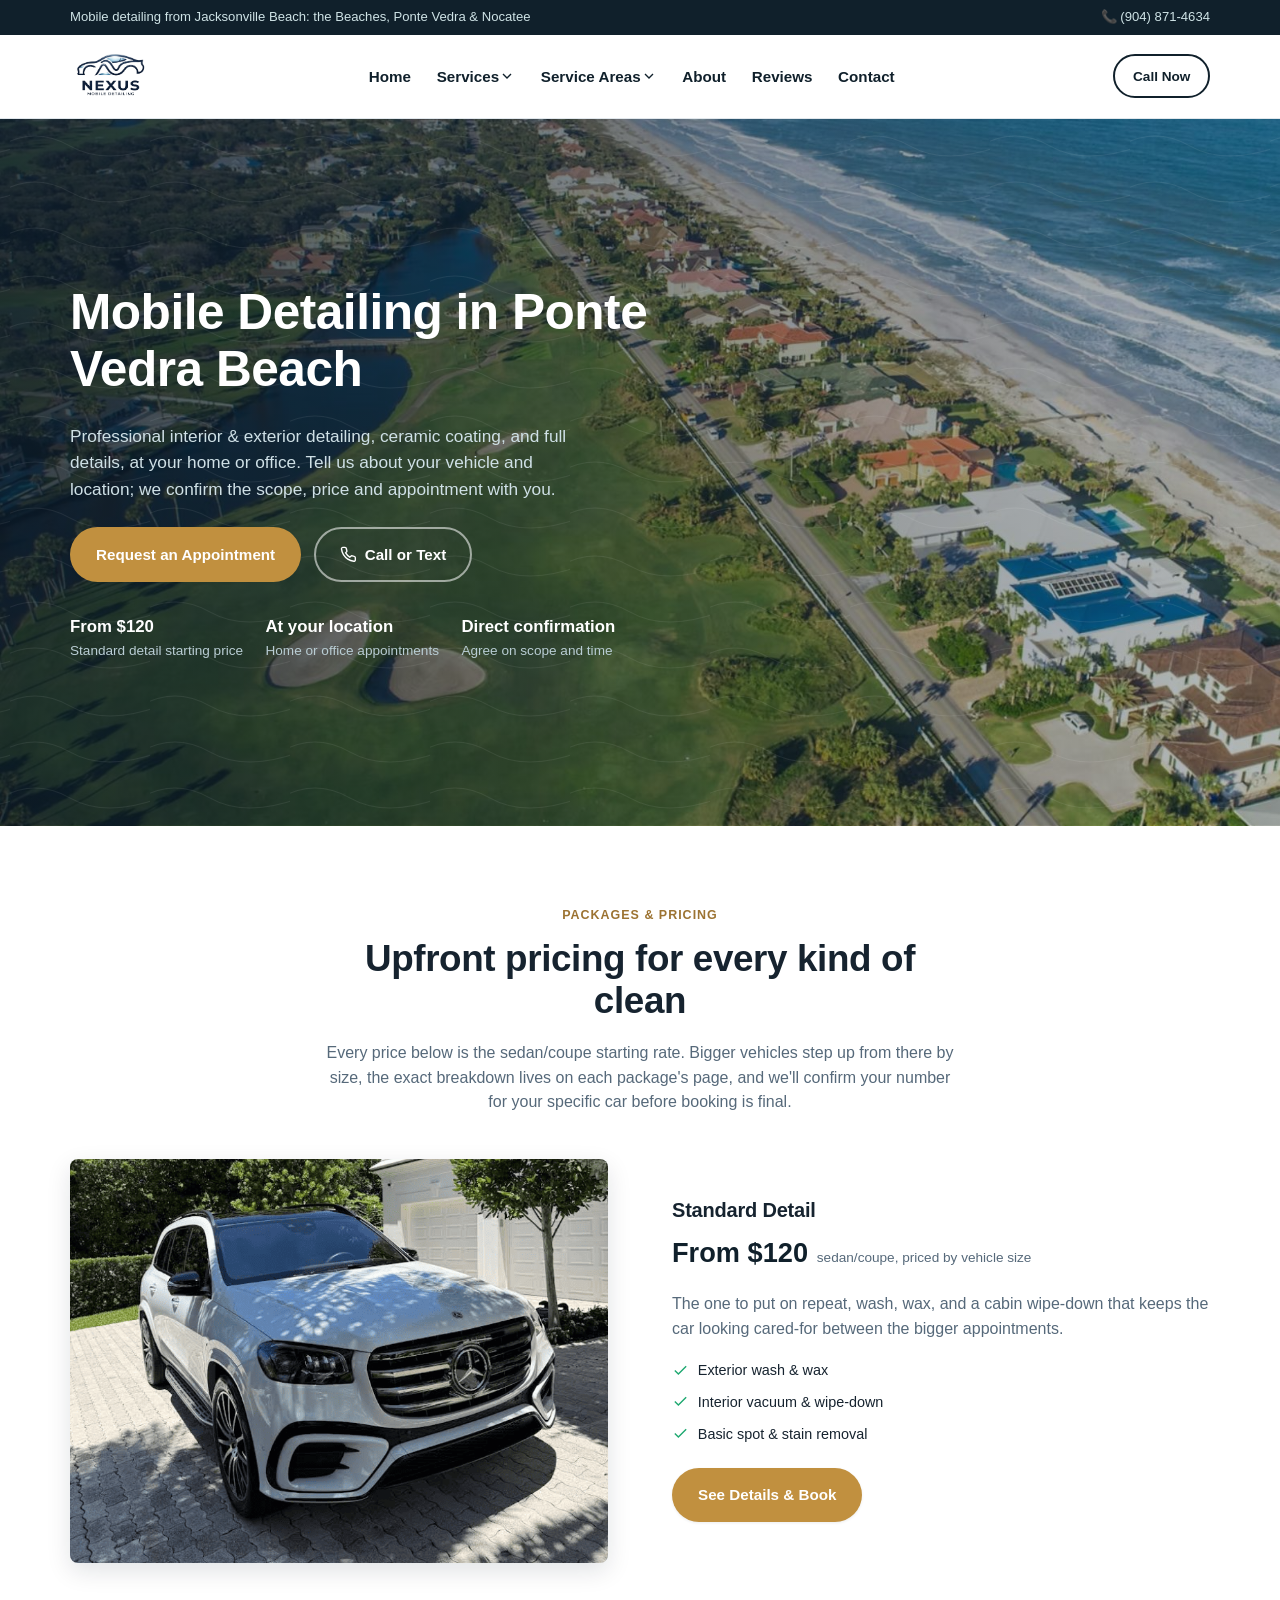
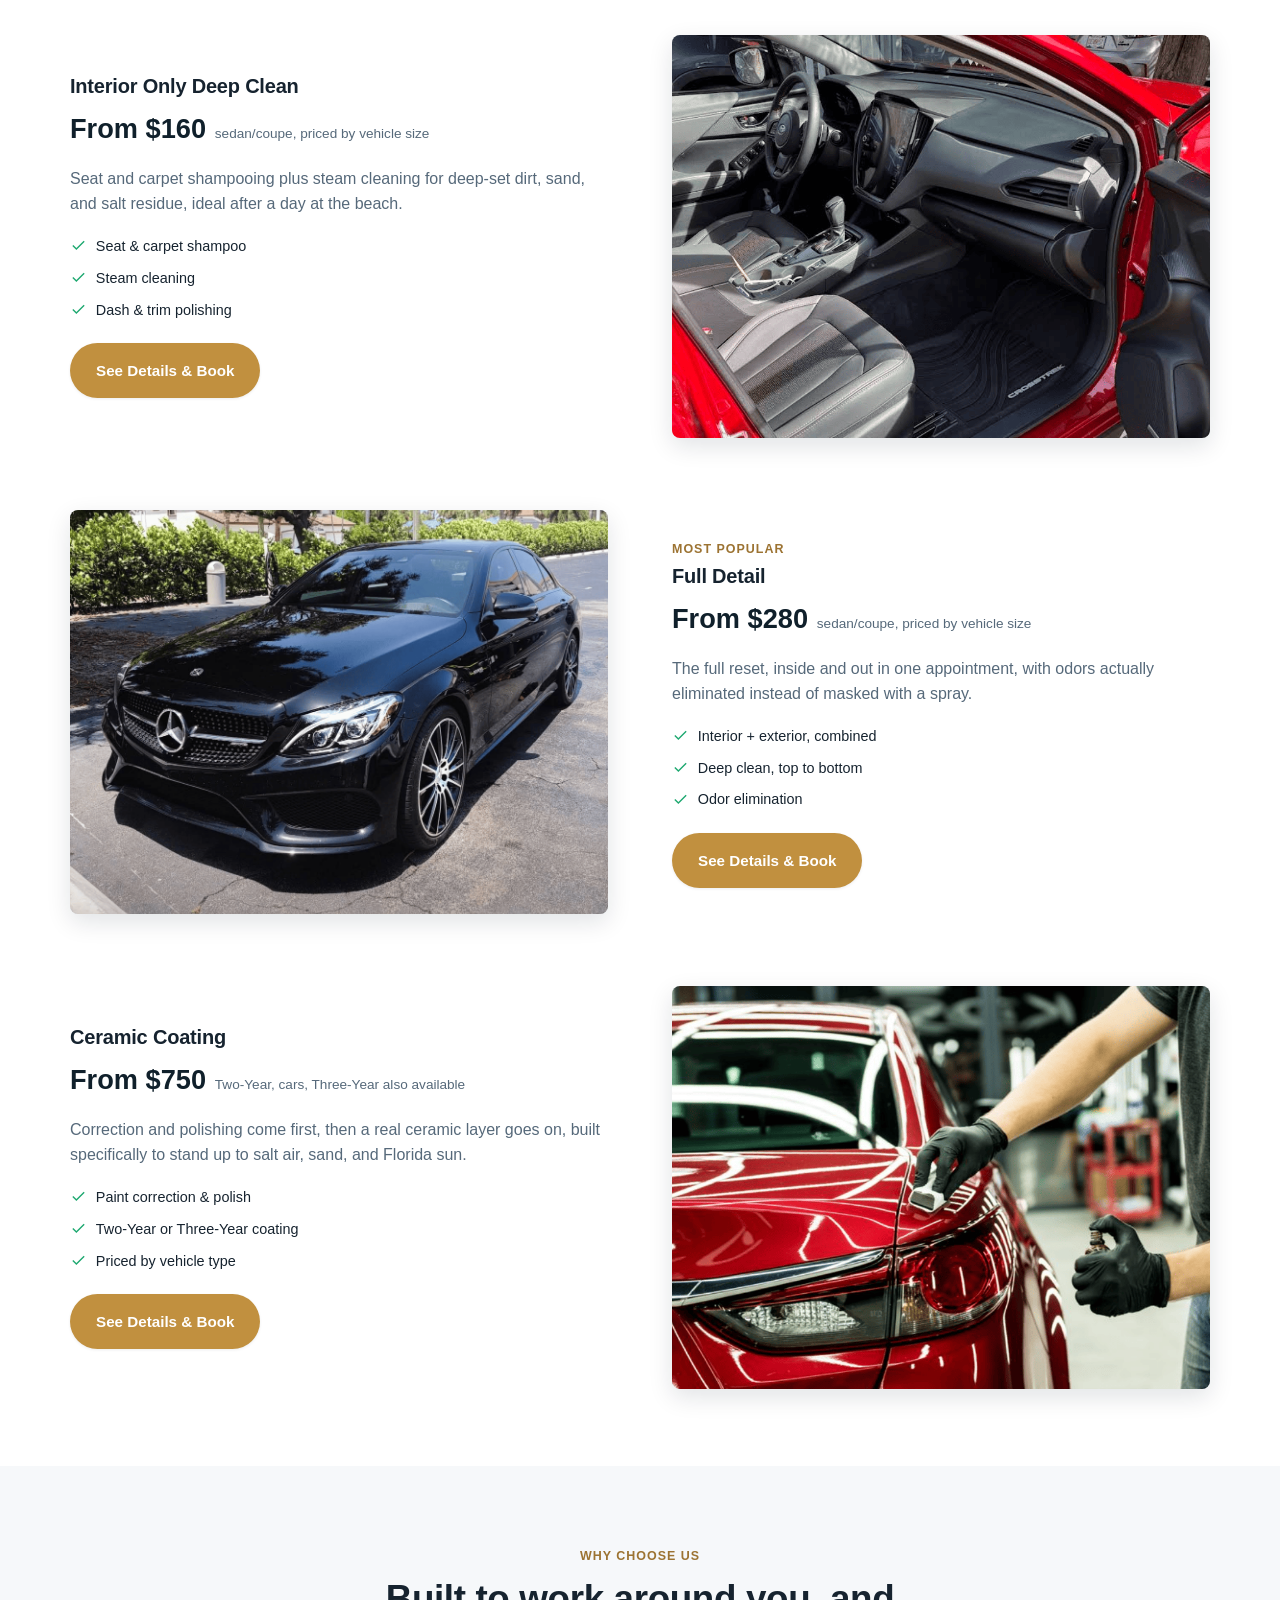
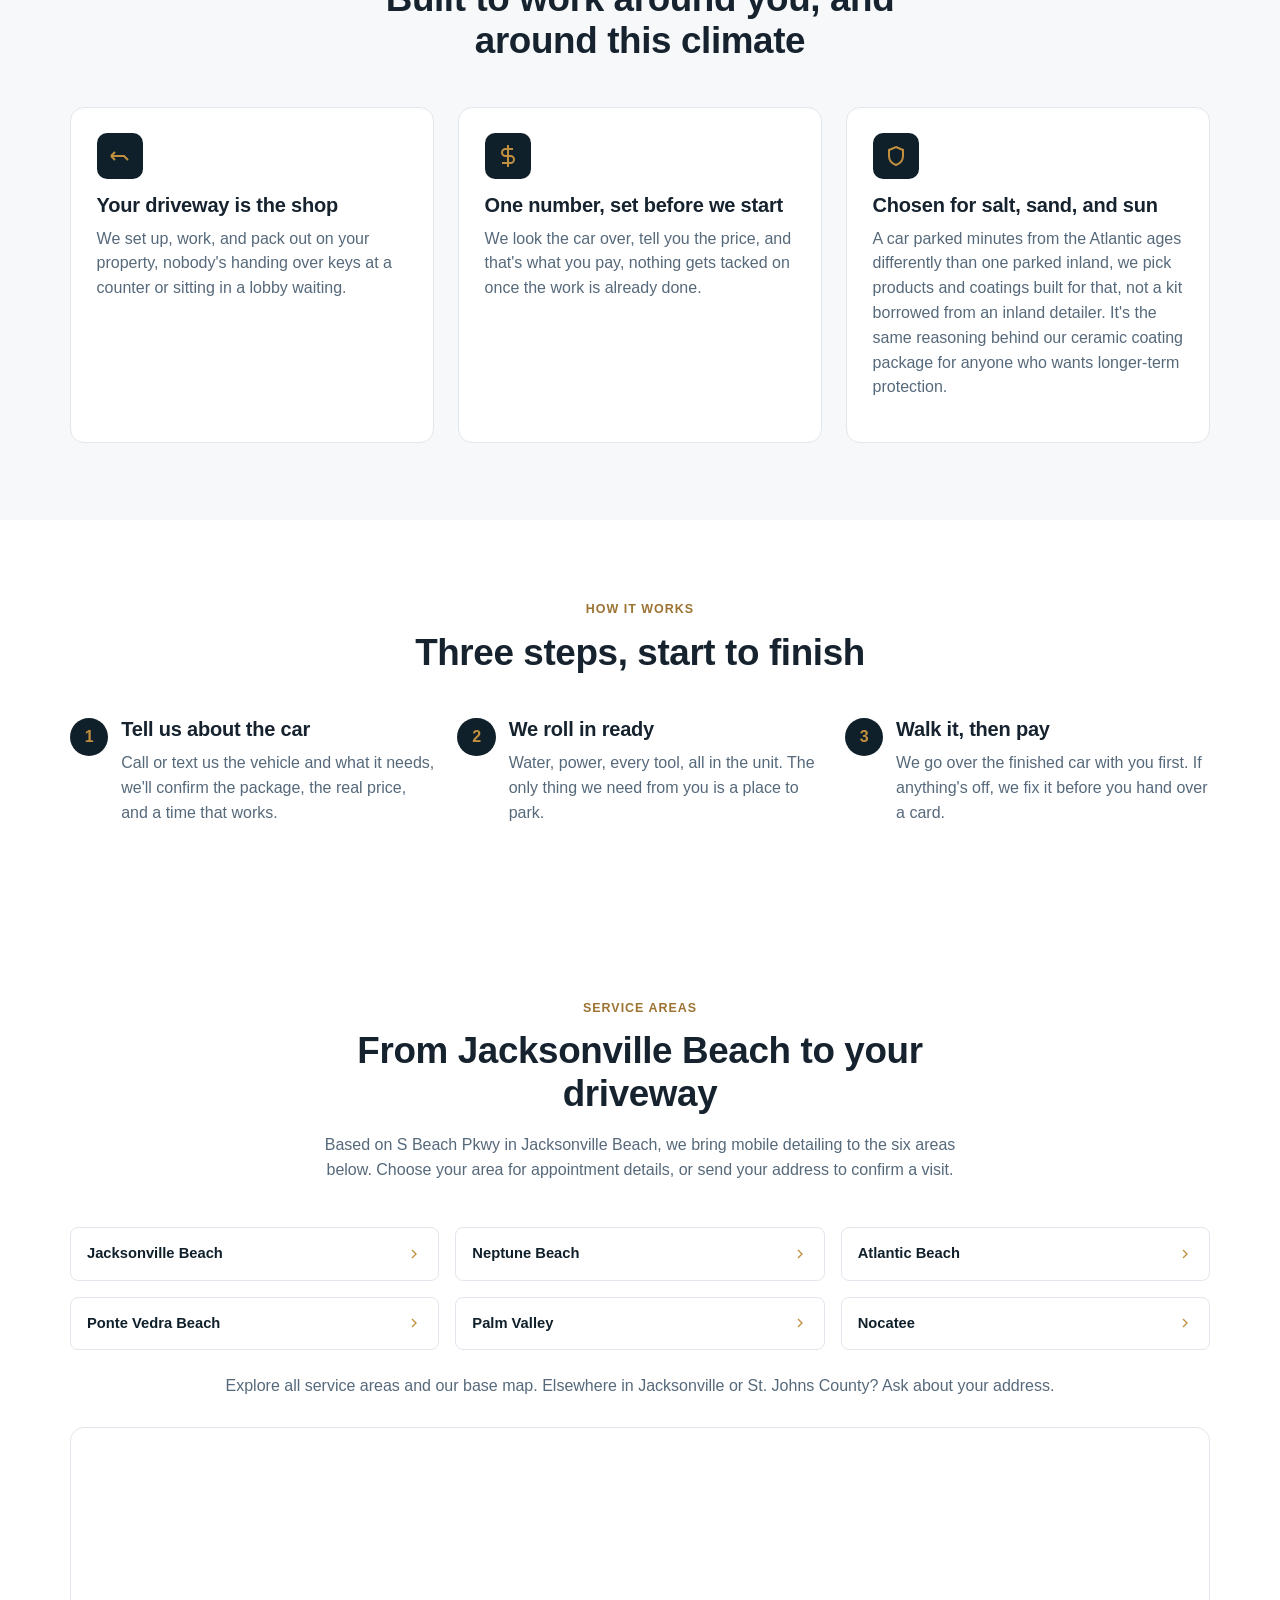
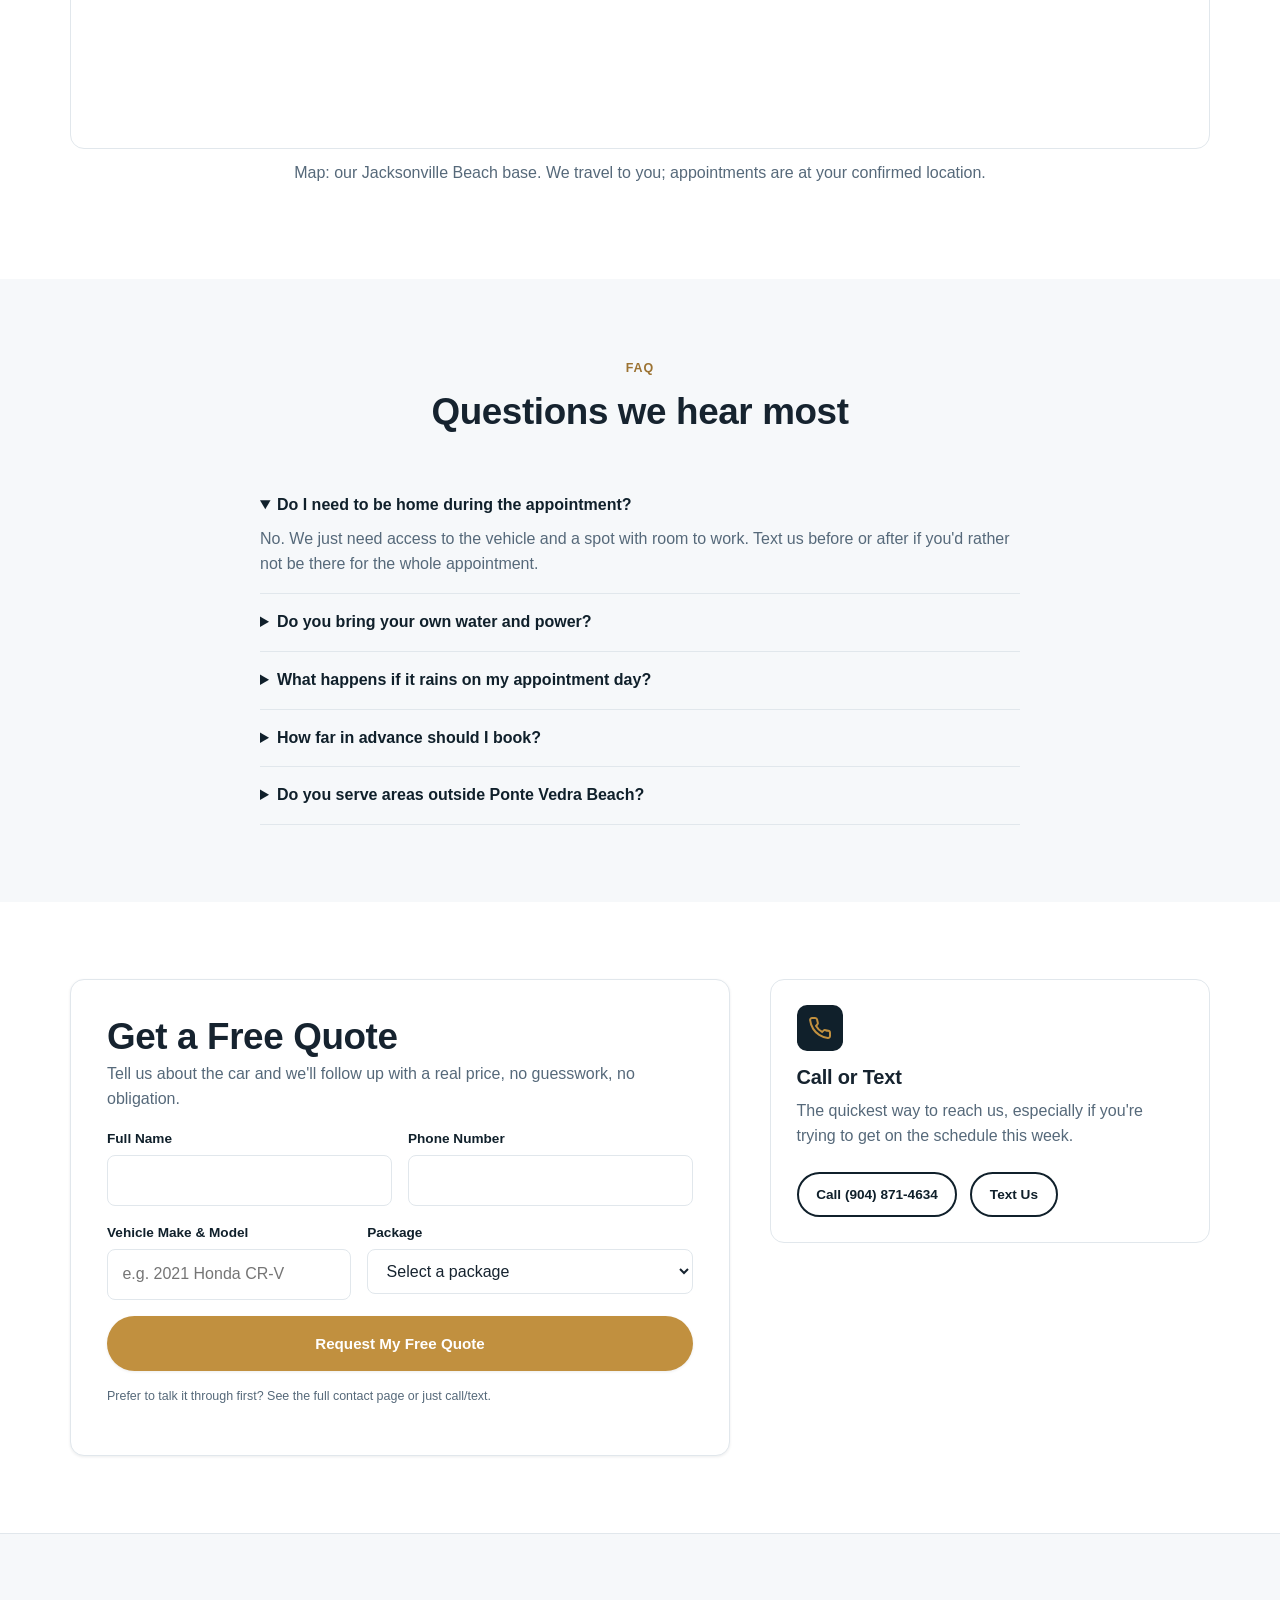
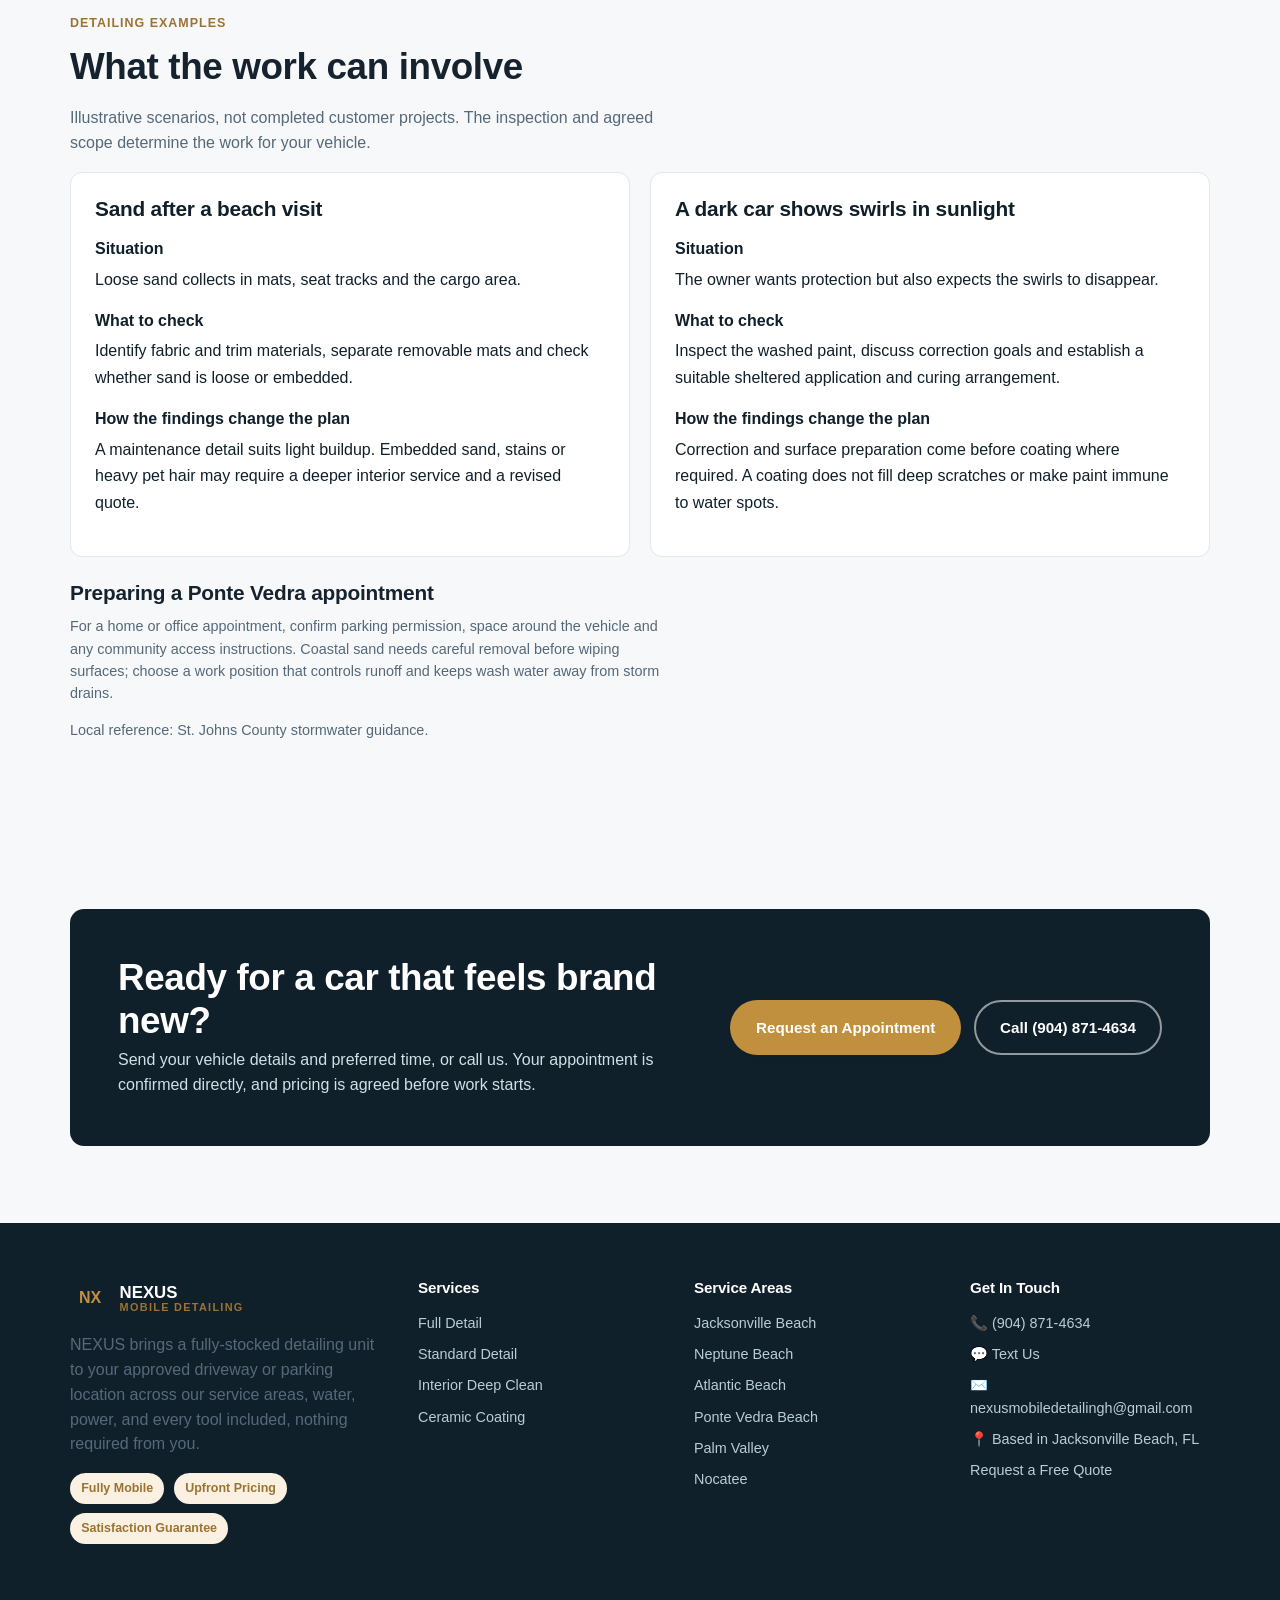
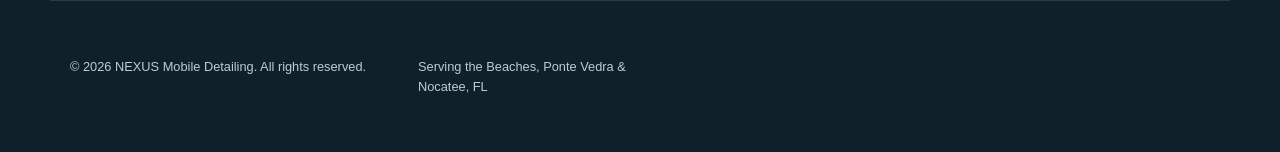
==== commit 4825c87a: "Remove long dashes and decorative rules; refresh modified sitemap pages" ====
--- a/index.html
+++ b/index.html
@@ -23,16 +23,18 @@
 <meta name="twitter:title" content="Mobile Auto Detailing in Ponte Vedra Beach, FL | NEXUS">
 <meta name="twitter:description" content="Professional mobile car detailing at your home or office in Ponte Vedra Beach, St. Johns County &amp; Jacksonville, FL. Upfront pricing, no drop-off, year-round.">
 <meta name="twitter:image" content="https://www.nexusmobiledetailingh.com/images/og-image.jpg">
-<link rel="icon" href="data:image/svg+xml,%3Csvg xmlns='http://www.w3.org/2000/svg' viewBox='0 0 64 64'%3E%3Crect width='64' height='64' rx='14' fill='%2310202b'/%3E%3Ctext x='32' y='43' font-family='Arial,Helvetica,sans-serif' font-weight='700' font-size='24' fill='%23c1903f' text-anchor='middle'%3ENX%3C/text%3E%3C/svg%3E">
+<link rel="icon" href="favicon.ico" sizes="48x48">
+<link rel="icon" href="favicon.svg" type="image/svg+xml">
 <link rel="canonical" href="https://www.nexusmobiledetailingh.com/">
-<link rel="stylesheet" href="css/style.css?v=20261002">
+<link rel="stylesheet" href="css/style.css?v=20261110">
 <script type="application/ld+json">
 {
   "@context": "https://schema.org",
   "@type": "AutoDetailing",
   "name": "NEXUS Mobile Detailing of Ponte Vedra",
-  "description": "Mobile car detailing serving Ponte Vedra Beach, St. Johns County, and Jacksonville, FL – interior and exterior detailing, ceramic coating, and full details at your home or office, year-round.",
-  "image": "https://www.nexusmobiledetailingh.com/images/logo.png",
+  "description": "Mobile car detailing serving Ponte Vedra Beach, St. Johns County, and Jacksonville, FL, interior and exterior detailing, ceramic coating, and full details at your home or office, year-round.",
+  "image": "https://www.nexusmobiledetailingh.com/images/Nexus_Mobile_detailng.jpg",
+  "logo": "https://www.nexusmobiledetailingh.com/images/Nexus_Mobile_detailng.jpg",
   "telephone": "+1-904-871-4634",
   "priceRange": "$$",
   "address": {
@@ -86,17 +88,17 @@
     {
       "@type": "Question",
       "name": "Do I need to be home during the appointment?",
-      "acceptedAnswer": { "@type": "Answer", "text": "No – we just need access to the vehicle and a spot with room to work. Text us before or after if you'd rather not be there for the whole appointment." }
+      "acceptedAnswer": { "@type": "Answer", "text": "No. We just need access to the vehicle and a spot with room to work. Text us before or after if you'd rather not be there for the whole appointment." }
     },
     {
       "@type": "Question",
       "name": "Do you bring your own water and power?",
-      "acceptedAnswer": { "@type": "Answer", "text": "Yes. The unit is fully self-contained – water, power, and every tool we need. Nothing is required from you or your property." }
+      "acceptedAnswer": { "@type": "Answer", "text": "Yes. The unit is fully self-contained, water, power, and every tool we need. Nothing is required from you or your property." }
     },
     {
       "@type": "Question",
       "name": "What happens if it rains on my appointment day?",
-      "acceptedAnswer": { "@type": "Answer", "text": "We watch the forecast and reach out to reschedule if needed – no charge for a weather-related move. Florida rain moves fast, so a light shower earlier in the day isn't usually a problem." }
+      "acceptedAnswer": { "@type": "Answer", "text": "We watch the forecast and reach out to reschedule if needed, no charge for a weather-related move. Florida rain moves fast, so a light shower earlier in the day isn't usually a problem." }
     },
     {
       "@type": "Question",
@@ -117,14 +119,14 @@
 
 <div class="utility-bar">
   <div class="container">
-    <span>Mobile detailing from Jacksonville Beach – the Beaches, Ponte Vedra &amp; Nocatee</span>
+    <span>Mobile detailing from Jacksonville Beach: the Beaches, Ponte Vedra &amp; Nocatee</span>
     <a href="tel:+19048714634">📞 (904) 871-4634</a>
   </div>
 </div>
 
 <header class="site-header">
   <div class="container nav-row">
-    <a href="index.html" class="logo">
+    <a href="./" class="logo">
       <img class="logo-img" src="images/Nexus_Mobile_detailng-Photoroom.png" alt="NEXUS Mobile Detailing">
     </a>
     <nav class="main-nav" data-nav aria-label="Primary">
@@ -132,35 +134,35 @@
     <svg viewBox="0 0 24 24" fill="none" stroke="currentColor" stroke-width="2"><path d="M6 6l12 12M18 6L6 18"/></svg>
   </button>
   <ul class="nav-list">
-    <li><a href="index.html">Home</a></li>
+    <li><a href="./">Home</a></li>
     <li class="nav-group">
       <span class="nav-group-label">Services <svg class="chevron" viewBox="0 0 24 24" fill="none" stroke="currentColor" stroke-width="2"><path d="M6 9l6 6 6-6"/></svg></span>
       <ul class="nav-sub">
-        <li><a href="services/full-detail.html">Full Detail</a></li>
-        <li><a href="services/standard-detail.html">Standard Detail</a></li>
-        <li><a href="services/interior-deep-clean.html">Interior Deep Clean</a></li>
-        <li><a href="services/ceramic-coating.html">Ceramic Coating</a></li>
+        <li><a href="services/full-detail">Full Detail</a></li>
+        <li><a href="services/standard-detail">Standard Detail</a></li>
+        <li><a href="services/interior-deep-clean">Interior Deep Clean</a></li>
+        <li><a href="services/ceramic-coating">Ceramic Coating</a></li>
       </ul>
     </li>
     <li class="nav-group">
       <button class="nav-group-label" type="button" aria-expanded="false" aria-controls="coverage-nav">Service Areas <svg class="chevron" viewBox="0 0 24 24" fill="none" stroke="currentColor" stroke-width="2" aria-hidden="true"><path d="M6 9l6 6 6-6"/></svg></button>
       <ul class="nav-sub" id="coverage-nav">
-        <li><a href="service-areas.html">All Service Areas</a></li>
-        <li><a href="service-areas.html#jacksonville-beach">Jacksonville Beach</a></li>
-        <li><a href="service-areas.html#neptune-beach">Neptune Beach</a></li>
-        <li><a href="service-areas.html#atlantic-beach">Atlantic Beach</a></li>
-        <li><a href="service-areas.html#ponte-vedra-beach">Ponte Vedra Beach</a></li>
-        <li><a href="service-areas.html#palm-valley">Palm Valley</a></li>
-        <li><a href="service-areas.html#nocatee">Nocatee</a></li>
+        <li><a href="service-areas">All Service Areas</a></li>
+        <li><a href="service-areas#jacksonville-beach">Jacksonville Beach</a></li>
+        <li><a href="service-areas#neptune-beach">Neptune Beach</a></li>
+        <li><a href="service-areas#atlantic-beach">Atlantic Beach</a></li>
+        <li><a href="service-areas#ponte-vedra-beach">Ponte Vedra Beach</a></li>
+        <li><a href="service-areas#palm-valley">Palm Valley</a></li>
+        <li><a href="service-areas#nocatee">Nocatee</a></li>
       </ul>
     </li>
-    <li><a href="about.html">About</a></li>
-    <li><a href="reviews.html">Reviews</a></li>
-    <li><a href="contact.html">Contact</a></li>
+    <li><a href="about">About</a></li>
+    <li><a href="reviews">Reviews</a></li>
+    <li><a href="contact">Contact</a></li>
   </ul>
   <div class="nav-cta">
     <a class="btn btn-outline btn-block" href="sms:+19048714634">Text Us</a>
-    <a class="btn btn-primary btn-block" href="contact.html">Request an Appointment</a>
+    <a class="btn btn-primary btn-block" href="contact">Request an Appointment</a>
   </div>
 </nav>
     <div class="nav-actions">
@@ -179,9 +181,9 @@
     <div class="container">
       <div>
         <h1>Mobile Detailing in Ponte Vedra Beach</h1>
-        <p class="lede">Professional interior &amp; exterior detailing, ceramic coating, and full details – at your home or office. Tell us about your vehicle and location; we confirm the scope, price and appointment with you.</p>
+        <p class="lede">Professional interior &amp; exterior detailing, ceramic coating, and full details, at your home or office. Tell us about your vehicle and location; we confirm the scope, price and appointment with you.</p>
         <div class="hero-ctas">
-          <a class="btn btn-primary" href="contact.html">Request an Appointment</a>
+          <a class="btn btn-primary" href="contact">Request an Appointment</a>
           <a class="btn btn-ghost" href="tel:+19048714634">
             <svg class="btn-icon" viewBox="0 0 24 24" fill="none" stroke="currentColor" stroke-width="2"><path d="M22 16.92v3a2 2 0 0 1-2.18 2 19.79 19.79 0 0 1-8.63-3.07 19.5 19.5 0 0 1-6-6 19.79 19.79 0 0 1-3.07-8.67A2 2 0 0 1 4.11 2h3a2 2 0 0 1 2 1.72c.12.9.34 1.79.65 2.65a2 2 0 0 1-.45 2.11L8.09 9.91a16 16 0 0 0 6 6l1.43-1.27a2 2 0 0 1 2.11-.45c.86.31 1.75.53 2.65.65A2 2 0 0 1 22 16.92z"/></svg>
             Call or Text
@@ -197,7 +199,7 @@
       <div class="section-head center">
         <span class="eyebrow">Packages &amp; Pricing</span>
         <h2>Upfront pricing for every kind of clean</h2>
-        <p>Every price below is the sedan/coupe starting rate. Bigger vehicles step up from there by size – the exact breakdown lives on each package's page, and we'll confirm your number for your specific car before booking is final.</p>
+        <p>Every price below is the sedan/coupe starting rate. Bigger vehicles step up from there by size, the exact breakdown lives on each package's page, and we'll confirm your number for your specific car before booking is final.</p>
       </div>
       <div class="service-rows">
 
@@ -210,15 +212,15 @@
           </div>
           <div class="service-row-body">
             <h3>Standard Detail</h3>
-            <div class="service-row-price"><strong>From $120</strong><span>sedan/coupe – priced by vehicle size</span></div>
-            <p>The one to put on repeat – wash, wax, and a cabin wipe-down that keeps the car looking cared-for between the bigger appointments.</p>
+            <div class="service-row-price"><strong>From $120</strong><span>sedan/coupe, priced by vehicle size</span></div>
+            <p>The one to put on repeat, wash, wax, and a cabin wipe-down that keeps the car looking cared-for between the bigger appointments.</p>
             <ul class="package-list">
               <li><svg viewBox="0 0 24 24" fill="none" stroke="currentColor" stroke-width="2"><path d="M20 6L9 17l-5-5"/></svg>Exterior wash &amp; wax</li>
               <li><svg viewBox="0 0 24 24" fill="none" stroke="currentColor" stroke-width="2"><path d="M20 6L9 17l-5-5"/></svg>Interior vacuum &amp; wipe-down</li>
               <li><svg viewBox="0 0 24 24" fill="none" stroke="currentColor" stroke-width="2"><path d="M20 6L9 17l-5-5"/></svg>Basic spot &amp; stain removal</li>
             </ul>
             <div class="service-row-ctas">
-              <a class="btn btn-primary" href="services/standard-detail.html">See Details &amp; Book</a>
+              <a class="btn btn-primary" href="services/standard-detail">See Details &amp; Book</a>
             </div>
           </div>
         </div>
@@ -232,15 +234,15 @@
           </div>
           <div class="service-row-body">
             <h3>Interior Only Deep Clean</h3>
-            <div class="service-row-price"><strong>From $160</strong><span>sedan/coupe – priced by vehicle size</span></div>
-            <p>Seat and carpet shampooing plus steam cleaning for deep-set dirt, sand, and salt residue – ideal after a day at the beach.</p>
+            <div class="service-row-price"><strong>From $160</strong><span>sedan/coupe, priced by vehicle size</span></div>
+            <p>Seat and carpet shampooing plus steam cleaning for deep-set dirt, sand, and salt residue, ideal after a day at the beach.</p>
             <ul class="package-list">
               <li><svg viewBox="0 0 24 24" fill="none" stroke="currentColor" stroke-width="2"><path d="M20 6L9 17l-5-5"/></svg>Seat &amp; carpet shampoo</li>
               <li><svg viewBox="0 0 24 24" fill="none" stroke="currentColor" stroke-width="2"><path d="M20 6L9 17l-5-5"/></svg>Steam cleaning</li>
               <li><svg viewBox="0 0 24 24" fill="none" stroke="currentColor" stroke-width="2"><path d="M20 6L9 17l-5-5"/></svg>Dash &amp; trim polishing</li>
             </ul>
             <div class="service-row-ctas">
-              <a class="btn btn-primary" href="services/interior-deep-clean.html">See Details &amp; Book</a>
+              <a class="btn btn-primary" href="services/interior-deep-clean">See Details &amp; Book</a>
             </div>
           </div>
         </div>
@@ -255,15 +257,15 @@
           <div class="service-row-body">
             <span class="eyebrow" style="margin-bottom:.35rem">Most Popular</span>
             <h3>Full Detail</h3>
-            <div class="service-row-price"><strong>From $280</strong><span>sedan/coupe – priced by vehicle size</span></div>
-            <p>The full reset – inside and out in one appointment, with odors actually eliminated instead of masked with a spray.</p>
+            <div class="service-row-price"><strong>From $280</strong><span>sedan/coupe, priced by vehicle size</span></div>
+            <p>The full reset, inside and out in one appointment, with odors actually eliminated instead of masked with a spray.</p>
             <ul class="package-list">
               <li><svg viewBox="0 0 24 24" fill="none" stroke="currentColor" stroke-width="2"><path d="M20 6L9 17l-5-5"/></svg>Interior + exterior, combined</li>
               <li><svg viewBox="0 0 24 24" fill="none" stroke="currentColor" stroke-width="2"><path d="M20 6L9 17l-5-5"/></svg>Deep clean, top to bottom</li>
               <li><svg viewBox="0 0 24 24" fill="none" stroke="currentColor" stroke-width="2"><path d="M20 6L9 17l-5-5"/></svg>Odor elimination</li>
             </ul>
             <div class="service-row-ctas">
-              <a class="btn btn-primary" href="services/full-detail.html">See Details &amp; Book</a>
+              <a class="btn btn-primary" href="services/full-detail">See Details &amp; Book</a>
             </div>
           </div>
         </div>
@@ -277,15 +279,15 @@
           </div>
           <div class="service-row-body">
             <h3>Ceramic Coating</h3>
-            <div class="service-row-price"><strong>From $750</strong><span>Two-Year, cars – Three-Year also available</span></div>
-            <p>Correction and polishing come first, then a real ceramic layer goes on – built specifically to stand up to salt air, sand, and Florida sun.</p>
+            <div class="service-row-price"><strong>From $750</strong><span>Two-Year, cars, Three-Year also available</span></div>
+            <p>Correction and polishing come first, then a real ceramic layer goes on, built specifically to stand up to salt air, sand, and Florida sun.</p>
             <ul class="package-list">
               <li><svg viewBox="0 0 24 24" fill="none" stroke="currentColor" stroke-width="2"><path d="M20 6L9 17l-5-5"/></svg>Paint correction &amp; polish</li>
               <li><svg viewBox="0 0 24 24" fill="none" stroke="currentColor" stroke-width="2"><path d="M20 6L9 17l-5-5"/></svg>Two-Year or Three-Year coating</li>
               <li><svg viewBox="0 0 24 24" fill="none" stroke="currentColor" stroke-width="2"><path d="M20 6L9 17l-5-5"/></svg>Priced by vehicle type</li>
             </ul>
             <div class="service-row-ctas">
-              <a class="btn btn-primary" href="services/ceramic-coating.html">See Details &amp; Book</a>
+              <a class="btn btn-primary" href="services/ceramic-coating">See Details &amp; Book</a>
             </div>
           </div>
         </div>
@@ -304,17 +306,17 @@
         <div class="feature-card">
           <div class="feature-icon"><svg viewBox="0 0 24 24" fill="none" stroke="currentColor" stroke-width="2"><path d="M3 12h13l4 4M3 12l4-4M3 12l4 4"/></svg></div>
           <h3>Your driveway is the shop</h3>
-          <p>We set up, work, and pack out on your property – nobody's handing over keys at a counter or sitting in a lobby waiting.</p>
+          <p>We set up, work, and pack out on your property, nobody's handing over keys at a counter or sitting in a lobby waiting.</p>
         </div>
         <div class="feature-card">
           <div class="feature-icon"><svg viewBox="0 0 24 24" fill="none" stroke="currentColor" stroke-width="2"><path d="M12 1v22M17 5H9.5a3.5 3.5 0 0 0 0 7h5a3.5 3.5 0 0 1 0 7H6"/></svg></div>
           <h3>One number, set before we start</h3>
-          <p>We look the car over, tell you the price, and that's what you pay – nothing gets tacked on once the work is already done.</p>
+          <p>We look the car over, tell you the price, and that's what you pay, nothing gets tacked on once the work is already done.</p>
         </div>
         <div class="feature-card">
           <div class="feature-icon"><svg viewBox="0 0 24 24" fill="none" stroke="currentColor" stroke-width="2"><path d="M12 3l7 3v6c0 4.5-3 7.5-7 9-4-1.5-7-4.5-7-9V6l7-3Z"/></svg></div>
           <h3>Chosen for salt, sand, and sun</h3>
-          <p>A car parked minutes from the Atlantic ages differently than one parked inland – we pick products and coatings built for that, not a kit borrowed from an inland detailer. It's the same reasoning behind our <a href="services/ceramic-coating.html">ceramic coating</a> package for anyone who wants longer-term protection.</p>
+          <p>A car parked minutes from the Atlantic ages differently than one parked inland, we pick products and coatings built for that, not a kit borrowed from an inland detailer. It's the same reasoning behind our <a href="services/ceramic-coating">ceramic coating</a> package for anyone who wants longer-term protection.</p>
         </div>
       </div>
     </div>
@@ -329,11 +331,11 @@
       <div class="steps">
         <div class="step">
           <h3>Tell us about the car</h3>
-          <p>Call or text us the vehicle and what it needs – we'll confirm the package, the real price, and a time that works.</p>
+          <p>Call or text us the vehicle and what it needs, we'll confirm the package, the real price, and a time that works.</p>
         </div>
         <div class="step">
           <h3>We roll in ready</h3>
-          <p>Water, power, every tool – all in the unit. The only thing we need from you is a place to park.</p>
+          <p>Water, power, every tool, all in the unit. The only thing we need from you is a place to park.</p>
         </div>
         <div class="step">
           <h3>Walk it, then pay</h3>
@@ -348,13 +350,13 @@
         <h2>From Jacksonville Beach to your driveway</h2>
         <p>Based on S Beach Pkwy in Jacksonville Beach, we bring mobile detailing to the six areas below. Choose your area for appointment details, or send your address to confirm a visit.</p>
       </div>
-      <div class="area-grid coverage-grid"><a class="area-chip" href="service-areas.html#jacksonville-beach">Jacksonville Beach <svg viewBox="0 0 24 24" fill="none" stroke="currentColor" stroke-width="2" aria-hidden="true"><path d="M9 18l6-6-6-6"/></svg></a>
-<a class="area-chip" href="service-areas.html#neptune-beach">Neptune Beach <svg viewBox="0 0 24 24" fill="none" stroke="currentColor" stroke-width="2" aria-hidden="true"><path d="M9 18l6-6-6-6"/></svg></a>
-<a class="area-chip" href="service-areas.html#atlantic-beach">Atlantic Beach <svg viewBox="0 0 24 24" fill="none" stroke="currentColor" stroke-width="2" aria-hidden="true"><path d="M9 18l6-6-6-6"/></svg></a>
-<a class="area-chip" href="service-areas.html#ponte-vedra-beach">Ponte Vedra Beach <svg viewBox="0 0 24 24" fill="none" stroke="currentColor" stroke-width="2" aria-hidden="true"><path d="M9 18l6-6-6-6"/></svg></a>
-<a class="area-chip" href="service-areas.html#palm-valley">Palm Valley <svg viewBox="0 0 24 24" fill="none" stroke="currentColor" stroke-width="2" aria-hidden="true"><path d="M9 18l6-6-6-6"/></svg></a>
-<a class="area-chip" href="service-areas.html#nocatee">Nocatee <svg viewBox="0 0 24 24" fill="none" stroke="currentColor" stroke-width="2" aria-hidden="true"><path d="M9 18l6-6-6-6"/></svg></a></div>
-      <p style="text-align:center;margin-top:1.5rem"><a href="service-areas.html">Explore all service areas and our base map</a>. Elsewhere in Jacksonville or St. Johns County? <a href="contact.html">Ask about your address</a>.</p>
+      <div class="area-grid coverage-grid"><a class="area-chip" href="service-areas#jacksonville-beach">Jacksonville Beach <svg viewBox="0 0 24 24" fill="none" stroke="currentColor" stroke-width="2" aria-hidden="true"><path d="M9 18l6-6-6-6"/></svg></a>
+<a class="area-chip" href="service-areas#neptune-beach">Neptune Beach <svg viewBox="0 0 24 24" fill="none" stroke="currentColor" stroke-width="2" aria-hidden="true"><path d="M9 18l6-6-6-6"/></svg></a>
+<a class="area-chip" href="service-areas#atlantic-beach">Atlantic Beach <svg viewBox="0 0 24 24" fill="none" stroke="currentColor" stroke-width="2" aria-hidden="true"><path d="M9 18l6-6-6-6"/></svg></a>
+<a class="area-chip" href="service-areas#ponte-vedra-beach">Ponte Vedra Beach <svg viewBox="0 0 24 24" fill="none" stroke="currentColor" stroke-width="2" aria-hidden="true"><path d="M9 18l6-6-6-6"/></svg></a>
+<a class="area-chip" href="service-areas#palm-valley">Palm Valley <svg viewBox="0 0 24 24" fill="none" stroke="currentColor" stroke-width="2" aria-hidden="true"><path d="M9 18l6-6-6-6"/></svg></a>
+<a class="area-chip" href="service-areas#nocatee">Nocatee <svg viewBox="0 0 24 24" fill="none" stroke="currentColor" stroke-width="2" aria-hidden="true"><path d="M9 18l6-6-6-6"/></svg></a></div>
+      <p style="text-align:center;margin-top:1.5rem"><a href="service-areas">Explore all service areas and our base map</a>. Elsewhere in Jacksonville or St. Johns County? <a href="contact">Ask about your address</a>.</p>
       <div style="margin-top:1.75rem;border-radius:var(--radius);overflow:hidden;border:1px solid var(--border)"><iframe title="NEXUS base in Jacksonville Beach" src="https://www.google.com/maps?q=4300+S+Beach+Pkwy+Jacksonville+Beach+FL+32250&amp;output=embed" width="100%" height="320" style="border:0;display:block" loading="lazy" referrerpolicy="no-referrer-when-downgrade"></iframe></div>
       <p class="muted" style="margin-top:.75rem;text-align:center">Map: our Jacksonville Beach base. We travel to you; appointments are at your confirmed location.</p>
     </div></section>
@@ -368,19 +370,19 @@
       <div style="max-width:760px;margin-inline:auto">
         <details class="faq-item" open>
           <summary>Do I need to be home during the appointment?</summary>
-          <p>No – we just need access to the vehicle and a spot with room to work. Text us before or after if you'd rather not be there for the whole appointment.</p>
+          <p>No. We just need access to the vehicle and a spot with room to work. Text us before or after if you'd rather not be there for the whole appointment.</p>
         </details>
         <details class="faq-item">
           <summary>Do you bring your own water and power?</summary>
-          <p>Yes. The unit is fully self-contained – water, power, and every tool we need. Nothing is required from you or your property.</p>
+          <p>Yes. The unit is fully self-contained, water, power, and every tool we need. Nothing is required from you or your property.</p>
         </details>
         <details class="faq-item">
           <summary>What happens if it rains on my appointment day?</summary>
-          <p>We watch the forecast and reach out to reschedule if needed – no charge for a weather-related move. Florida rain moves fast, so a light shower earlier in the day isn't usually a problem.</p>
+          <p>We watch the forecast and reach out to reschedule if needed, no charge for a weather-related move. Florida rain moves fast, so a light shower earlier in the day isn't usually a problem.</p>
         </details>
         <details class="faq-item">
           <summary>How far in advance should I book?</summary>
-          <p>Standard and Full Detail appointments can often be scheduled within a few days. <a href="services/ceramic-coating.html">Ceramic coating</a> takes longer per appointment, so book that one a bit further out if you have a date in mind.</p>
+          <p>Standard and Full Detail appointments can often be scheduled within a few days. <a href="services/ceramic-coating">Ceramic coating</a> takes longer per appointment, so book that one a bit further out if you have a date in mind.</p>
         </details>
         <details class="faq-item">
           <summary>Do you serve areas outside Ponte Vedra Beach?</summary>
@@ -394,15 +396,15 @@
     <div class="container two-col-layout">
       <div class="form-card" id="quote-form">
         <h2 style="margin-bottom:.25rem">Get a Free Quote</h2>
-        <p class="muted">Tell us about the car and we'll follow up with a real price – no guesswork, no obligation.</p>
+        <p class="muted">Tell us about the car and we'll follow up with a real price, no guesswork, no obligation.</p>
         <!--
-          Submits via Web3Forms (api.web3forms.com) – no server of our own
+          Submits via Web3Forms (api.web3forms.com), no server of our own
           needed. js/main.js sends this with fetch() and shows an inline
           success/error message instead of leaving the page.
         -->
         <form data-booking-form data-endpoint-ready="true" method="POST" action="https://api.web3forms.com/submit">
           <input type="hidden" name="access_key" value="82bc3ff9-1b5e-4e58-9505-890561fafa73">
-          <input type="hidden" name="subject" value="New quote request – Homepage (NEXUS Mobile Detailing)">
+          <input type="hidden" name="subject" value="New quote request, Homepage (NEXUS Mobile Detailing)">
           <input type="hidden" name="from_name" value="NEXUS Mobile Detailing Website">
           <input type="checkbox" name="botcheck" class="hidden" style="display:none">
           <div class="form-grid">
@@ -425,17 +427,17 @@
                 <label for="home-package">Package</label>
                 <select id="home-package" name="package" required>
                   <option value="">Select a package</option>
-                  <option value="Standard Detail (from $120)">Standard Detail – from $120</option>
-                  <option value="Interior Only Deep Clean (from $160)">Interior Only Deep Clean – from $160</option>
-                  <option value="Full Detail (from $280)">Full Detail – from $280</option>
-                  <option value="Ceramic Coating - Two Year (from $750)">Ceramic Coating – Two Year, from $750</option>
+                  <option value="Standard Detail (from $120)">Standard Detail, from $120</option>
+                  <option value="Interior Only Deep Clean (from $160)">Interior Only Deep Clean, from $160</option>
+                  <option value="Full Detail (from $280)">Full Detail, from $280</option>
+                  <option value="Ceramic Coating - Two Year (from $750)">Ceramic Coating, Two Year, from $750</option>
                   <option value="Not sure yet">Not sure yet</option>
                 </select>
               </div>
             </div>
             <button class="btn btn-primary btn-block" type="submit">Request My Free Quote</button>
             <p class="form-status" data-form-status></p>
-            <p class="field-note">Prefer to talk it through first? See the <a href="contact.html">full contact page</a> or just call/text.</p>
+            <p class="field-note">Prefer to talk it through first? See the <a href="contact">full contact page</a> or just call/text.</p>
           </div>
         </form>
       </div>
@@ -467,7 +469,7 @@
           <p>Send your vehicle details and preferred time, or call us. Your appointment is confirmed directly, and pricing is agreed before work starts.</p>
         </div>
         <div class="hero-ctas">
-          <a class="btn btn-primary" href="contact.html">Request an Appointment</a>
+          <a class="btn btn-primary" href="contact">Request an Appointment</a>
           <a class="btn btn-ghost" href="tel:+19048714634">Call (904) 871-4634</a>
         </div>
       </div>
@@ -481,7 +483,7 @@
         <span class="logo-mark">NX</span>
         <span class="logo-text"><strong style="color:#fff">NEXUS</strong><span>Mobile Detailing</span></span>
       </div>
-      <p class="muted">NEXUS brings a fully-stocked detailing unit to your approved driveway or parking location across our service areas – water, power, and every tool included, nothing required from you.</p>
+      <p class="muted">NEXUS brings a fully-stocked detailing unit to your approved driveway or parking location across our service areas, water, power, and every tool included, nothing required from you.</p>
       <div class="badge-list">
         <span>Fully Mobile</span><span>Upfront Pricing</span><span>Satisfaction Guarantee</span>
       </div>
@@ -489,21 +491,21 @@
     <div>
       <h4>Services</h4>
       <div class="footer-links">
-        <a href="services/full-detail.html">Full Detail</a>
-        <a href="services/standard-detail.html">Standard Detail</a>
-        <a href="services/interior-deep-clean.html">Interior Deep Clean</a>
-        <a href="services/ceramic-coating.html">Ceramic Coating</a>
+        <a href="services/full-detail">Full Detail</a>
+        <a href="services/standard-detail">Standard Detail</a>
+        <a href="services/interior-deep-clean">Interior Deep Clean</a>
+        <a href="services/ceramic-coating">Ceramic Coating</a>
       </div>
     </div>
     <div>
       <h4>Service Areas</h4>
       <div class="footer-links">
-        <a href="service-areas.html#jacksonville-beach">Jacksonville Beach</a>
-        <a href="service-areas.html#neptune-beach">Neptune Beach</a>
-        <a href="service-areas.html#atlantic-beach">Atlantic Beach</a>
-        <a href="service-areas.html#ponte-vedra-beach">Ponte Vedra Beach</a>
-        <a href="service-areas.html#palm-valley">Palm Valley</a>
-        <a href="service-areas.html#nocatee">Nocatee</a>
+        <a href="service-areas#jacksonville-beach">Jacksonville Beach</a>
+        <a href="service-areas#neptune-beach">Neptune Beach</a>
+        <a href="service-areas#atlantic-beach">Atlantic Beach</a>
+        <a href="service-areas#ponte-vedra-beach">Ponte Vedra Beach</a>
+        <a href="service-areas#palm-valley">Palm Valley</a>
+        <a href="service-areas#nocatee">Nocatee</a>
       </div>
     </div>
     <div>
@@ -513,7 +515,7 @@
         <a href="sms:+19048714634">💬 Text Us</a>
         <a href="mailto:nexusmobiledetailingh@gmail.com">✉️ nexusmobiledetailingh@gmail.com</a>
         <a href="https://www.google.com/maps/search/?api=1&query=4300+S+Beach+Pkwy+Jacksonville+Beach+FL+32250" target="_blank" rel="noopener">📍 Based in Jacksonville Beach, FL</a>
-        <a href="contact.html">Request a Free Quote</a>
+        <a href="contact">Request a Free Quote</a>
       </div>
     </div>
   </div>
@@ -526,9 +528,9 @@
 <div class="mobile-action-bar">
   <a href="tel:+19048714634"><svg viewBox="0 0 24 24" fill="none" stroke="currentColor" stroke-width="2"><path d="M22 16.92v3a2 2 0 0 1-2.18 2 19.79 19.79 0 0 1-8.63-3.07 19.5 19.5 0 0 1-6-6 19.79 19.79 0 0 1-3.07-8.67A2 2 0 0 1 4.11 2h3a2 2 0 0 1 2 1.72c.12.9.34 1.79.65 2.65a2 2 0 0 1-.45 2.11L8.09 9.91a16 16 0 0 0 6 6l1.43-1.27a2 2 0 0 1 2.11-.45c.86.31 1.75.53 2.65.65A2 2 0 0 1 22 16.92z"/></svg>Call</a>
   <a href="sms:+19048714634"><svg viewBox="0 0 24 24" fill="none" stroke="currentColor" stroke-width="2"><path d="M21 15a2 2 0 0 1-2 2H7l-4 4V5a2 2 0 0 1 2-2h14a2 2 0 0 1 2 2Z"/></svg>Text</a>
-  <a href="contact.html"><svg viewBox="0 0 24 24" fill="none" stroke="currentColor" stroke-width="2"><path d="M9 11l3 3L22 4M21 12v7a2 2 0 0 1-2 2H5a2 2 0 0 1-2-2V5a2 2 0 0 1 2-2h11"/></svg>Request an Appointment</a>
+  <a href="contact"><svg viewBox="0 0 24 24" fill="none" stroke="currentColor" stroke-width="2"><path d="M9 11l3 3L22 4M21 12v7a2 2 0 0 1-2 2H5a2 2 0 0 1-2-2V5a2 2 0 0 1 2-2h11"/></svg>Request an Appointment</a>
 </div>
 
-<script src="js/main.js?v=20261002"></script>
+<script src="js/main.js?v=20261110"></script>
 </body>
 </html>
--- a/css/style.css
+++ b/css/style.css
@@ -67,7 +67,7 @@
   font-size: .78rem; font-weight: 700; letter-spacing: .08em; text-transform: uppercase;
   color: var(--accent-dark); margin-bottom: .75rem;
 }
-.eyebrow::before { content: ""; width: 22px; height: 2px; background: var(--accent); display: inline-block; }
+.eyebrow::before { content: none; }
 .section-head { max-width: 640px; margin-bottom: clamp(1.75rem, 4vw, 2.75rem); }
 .section-head.center { margin-inline: auto; text-align: center; }
 .text-center { text-align: center; }
@@ -458,3 +458,40 @@
   .coverage-grid { grid-template-columns: repeat(3, minmax(0, 1fr)); }
   .coverage-details { grid-template-columns: repeat(2, minmax(0, 1fr)); }
 }
+
+/* Quiet interaction feedback; no continuous or layout-changing motion. */
+@media (prefers-reduced-motion: no-preference) {
+  .area-chip { transition: border-color .2s ease, color .2s ease, box-shadow .2s ease, transform .2s ease; }
+  .area-chip svg { transition: transform .2s ease; }
+  .feature-card, .coverage-card { transition: box-shadow .2s ease, transform .2s ease; }
+  .faq-item[open] > p { animation: faq-appear .22s ease-out; }
+  @keyframes faq-appear { from { opacity: .35; transform: translateY(4px); } to { opacity: 1; transform: translateY(0); } }
+  @media (hover: hover) and (pointer: fine) {
+    .btn:hover { transform: translateY(-2px); }
+    .btn:active { transform: translateY(0) scale(.97); }
+    a.area-chip:hover, .feature-card:hover, .coverage-card:hover { transform: translateY(-3px); box-shadow: var(--shadow-sm); }
+    a.area-chip:hover svg { transform: translateX(3px); }
+  }
+}
+@media (prefers-reduced-motion: reduce) {
+  html { scroll-behavior: auto; }
+  *, *::before, *::after { animation: none !important; transition: none !important; scroll-behavior: auto !important; }
+  .btn:active, .package-card:hover { transform: none; }
+}
+
+/* Additional block motion: readable hero, gentle image response. */
+@media (prefers-reduced-motion: no-preference) {
+  .hero h1, .page-hero h1 { animation: hero-settle .45s ease-out; }
+  .hero .lede, .page-hero .lede { animation: hero-settle .5s .06s ease-out backwards; }
+  .hero .hero-ctas { animation: hero-settle .5s .12s ease-out backwards; }
+  .hero-trust > div { animation: hero-settle .5s .18s ease-out backwards; }
+  .hero-trust > div:nth-child(2) { animation-delay: .24s; }
+  .hero-trust > div:nth-child(3) { animation-delay: .3s; }
+  @keyframes hero-settle { from { transform: translateY(10px); } to { transform: translateY(0); } }
+  .service-row-media img { transition: transform .45s ease; }
+  .feature-icon svg { transition: transform .25s ease; }
+  @media (hover: hover) and (pointer: fine) {
+    .service-row-media:hover img { transform: scale(1.025); }
+    .feature-card:hover .feature-icon svg { transform: translateY(-2px) rotate(-4deg); }
+  }
+}
